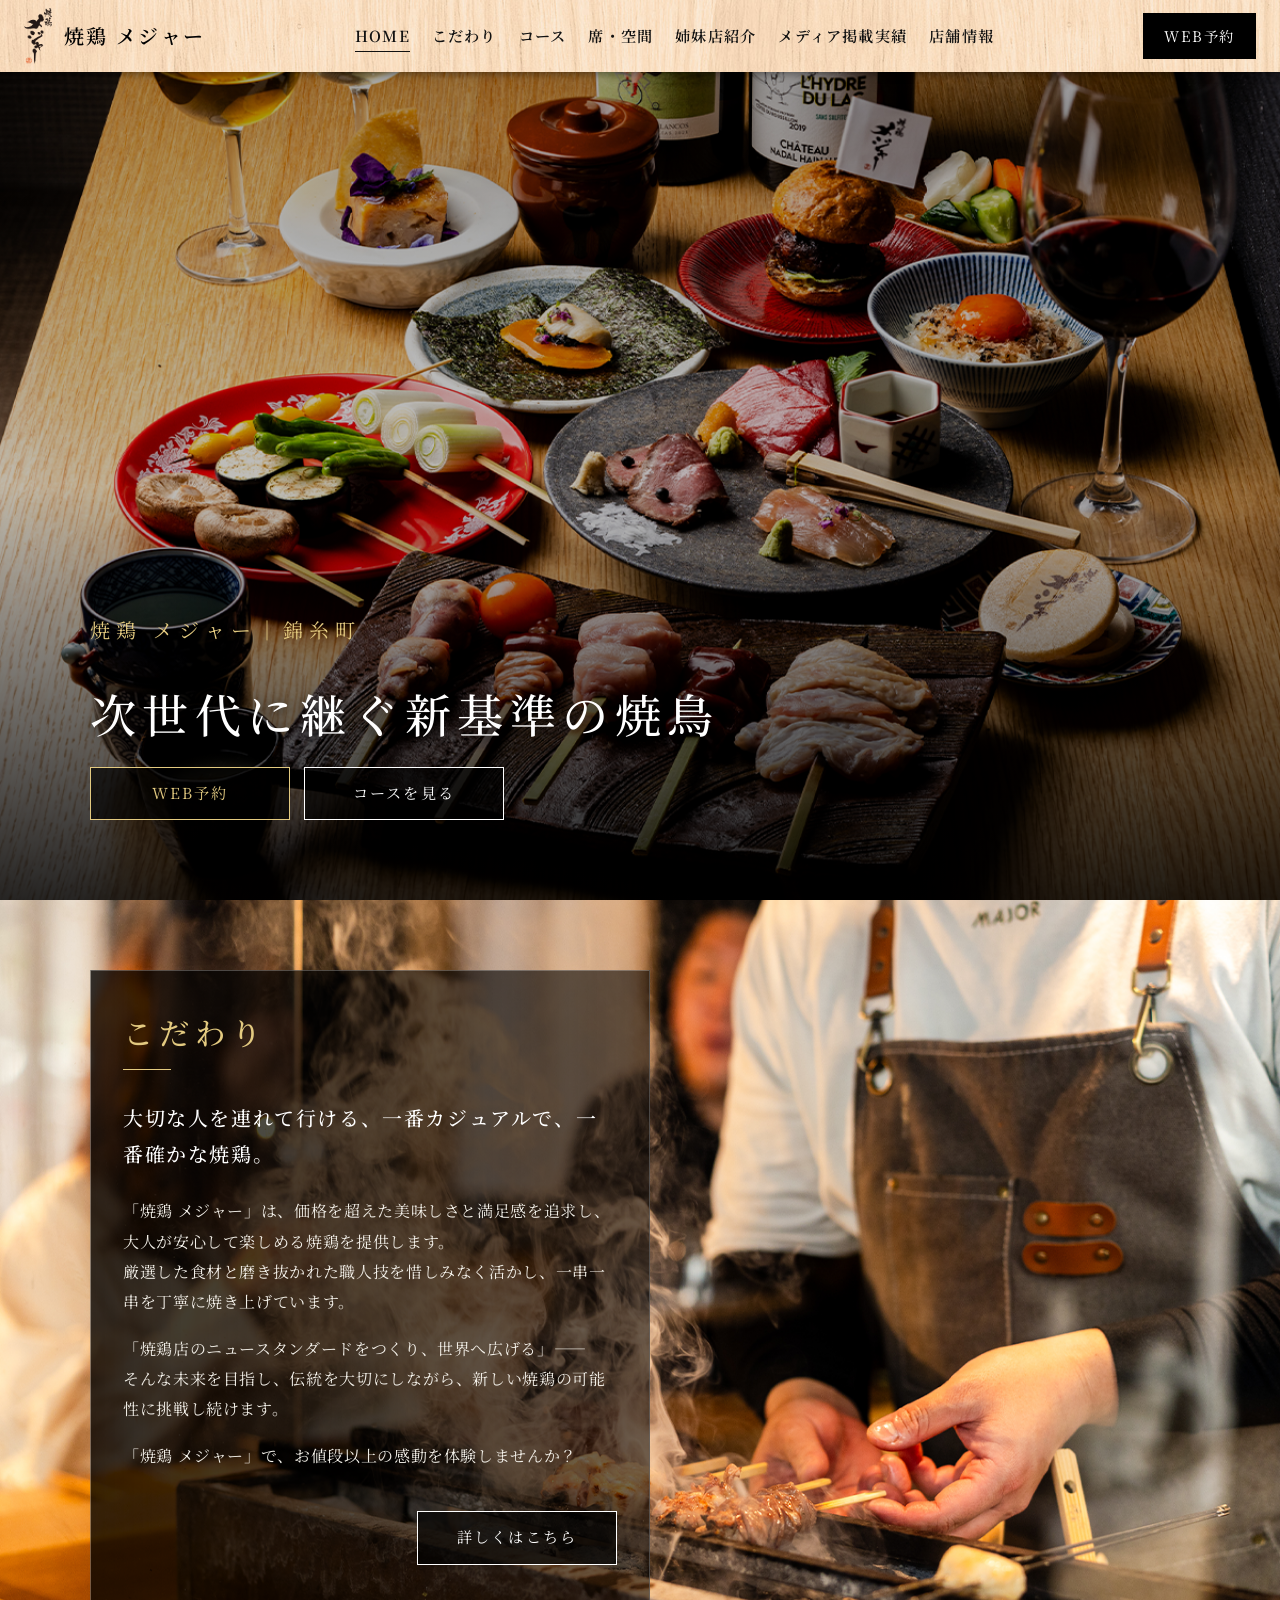
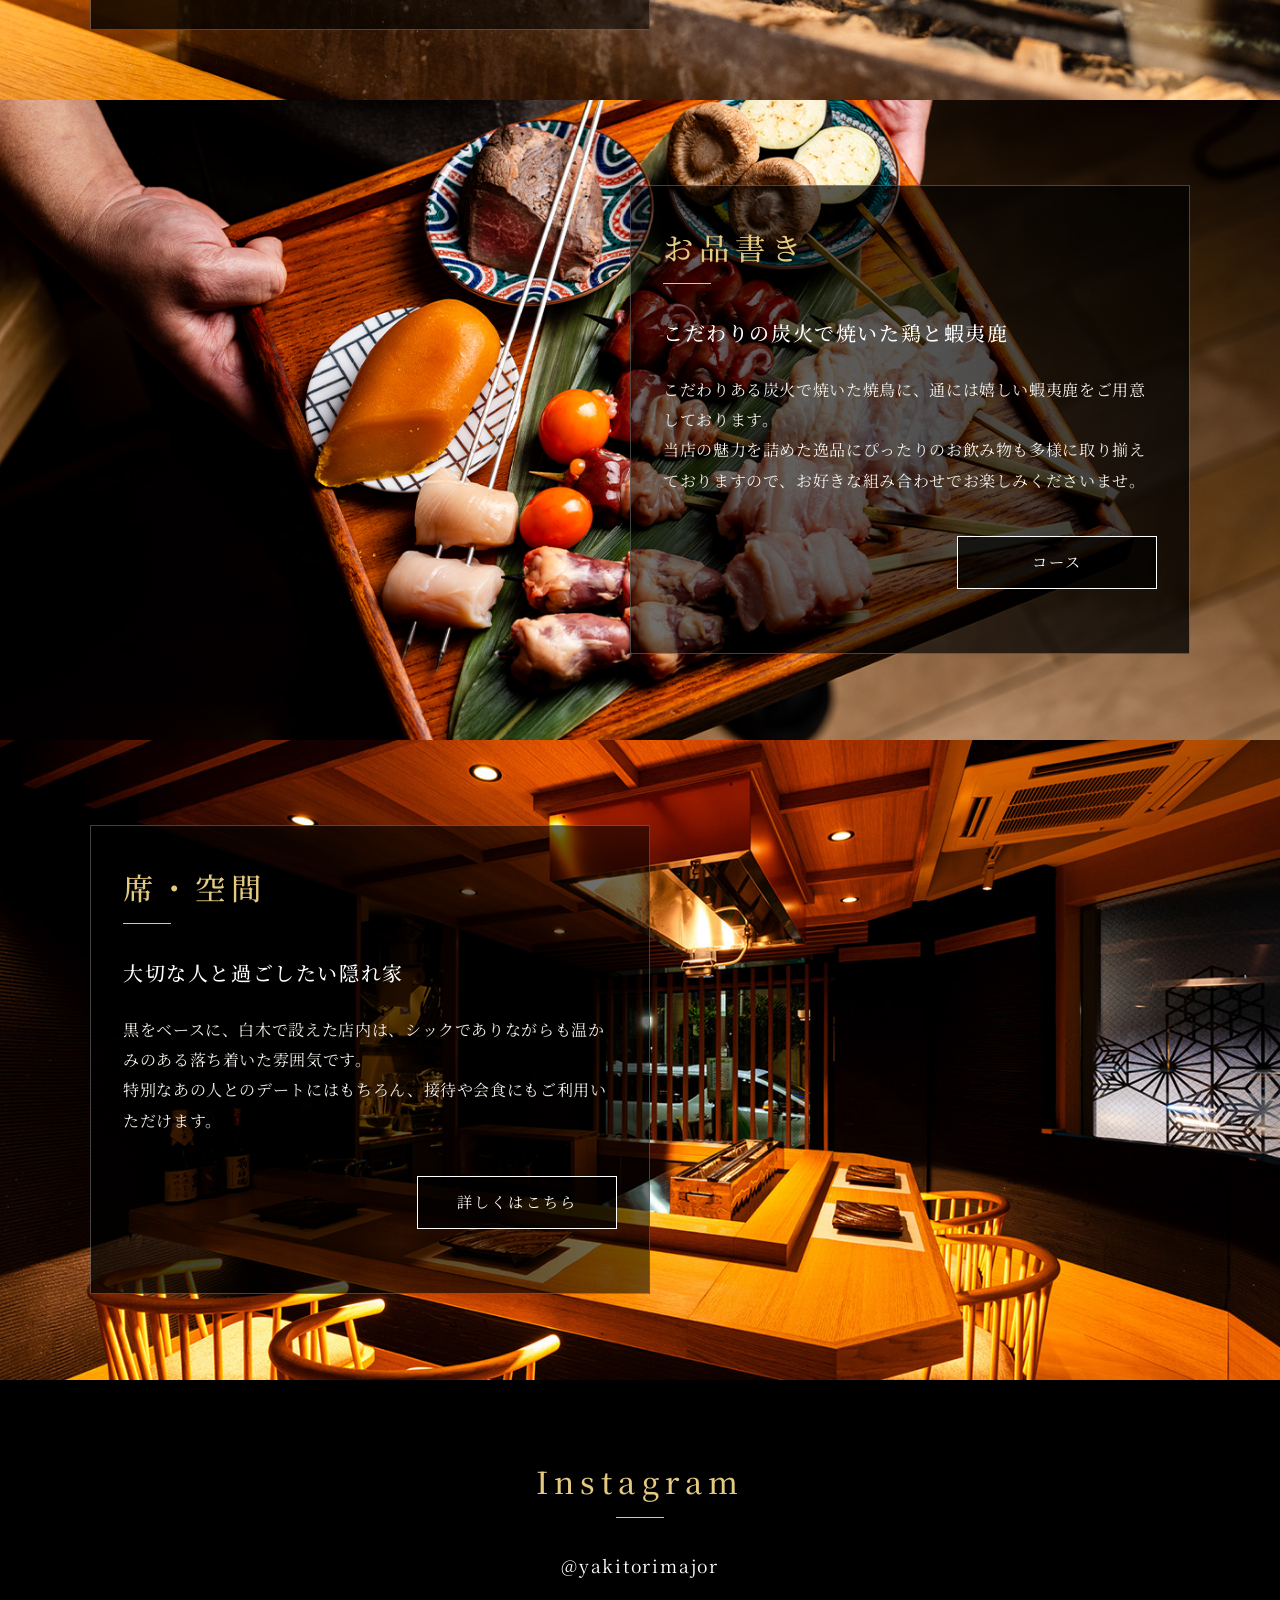
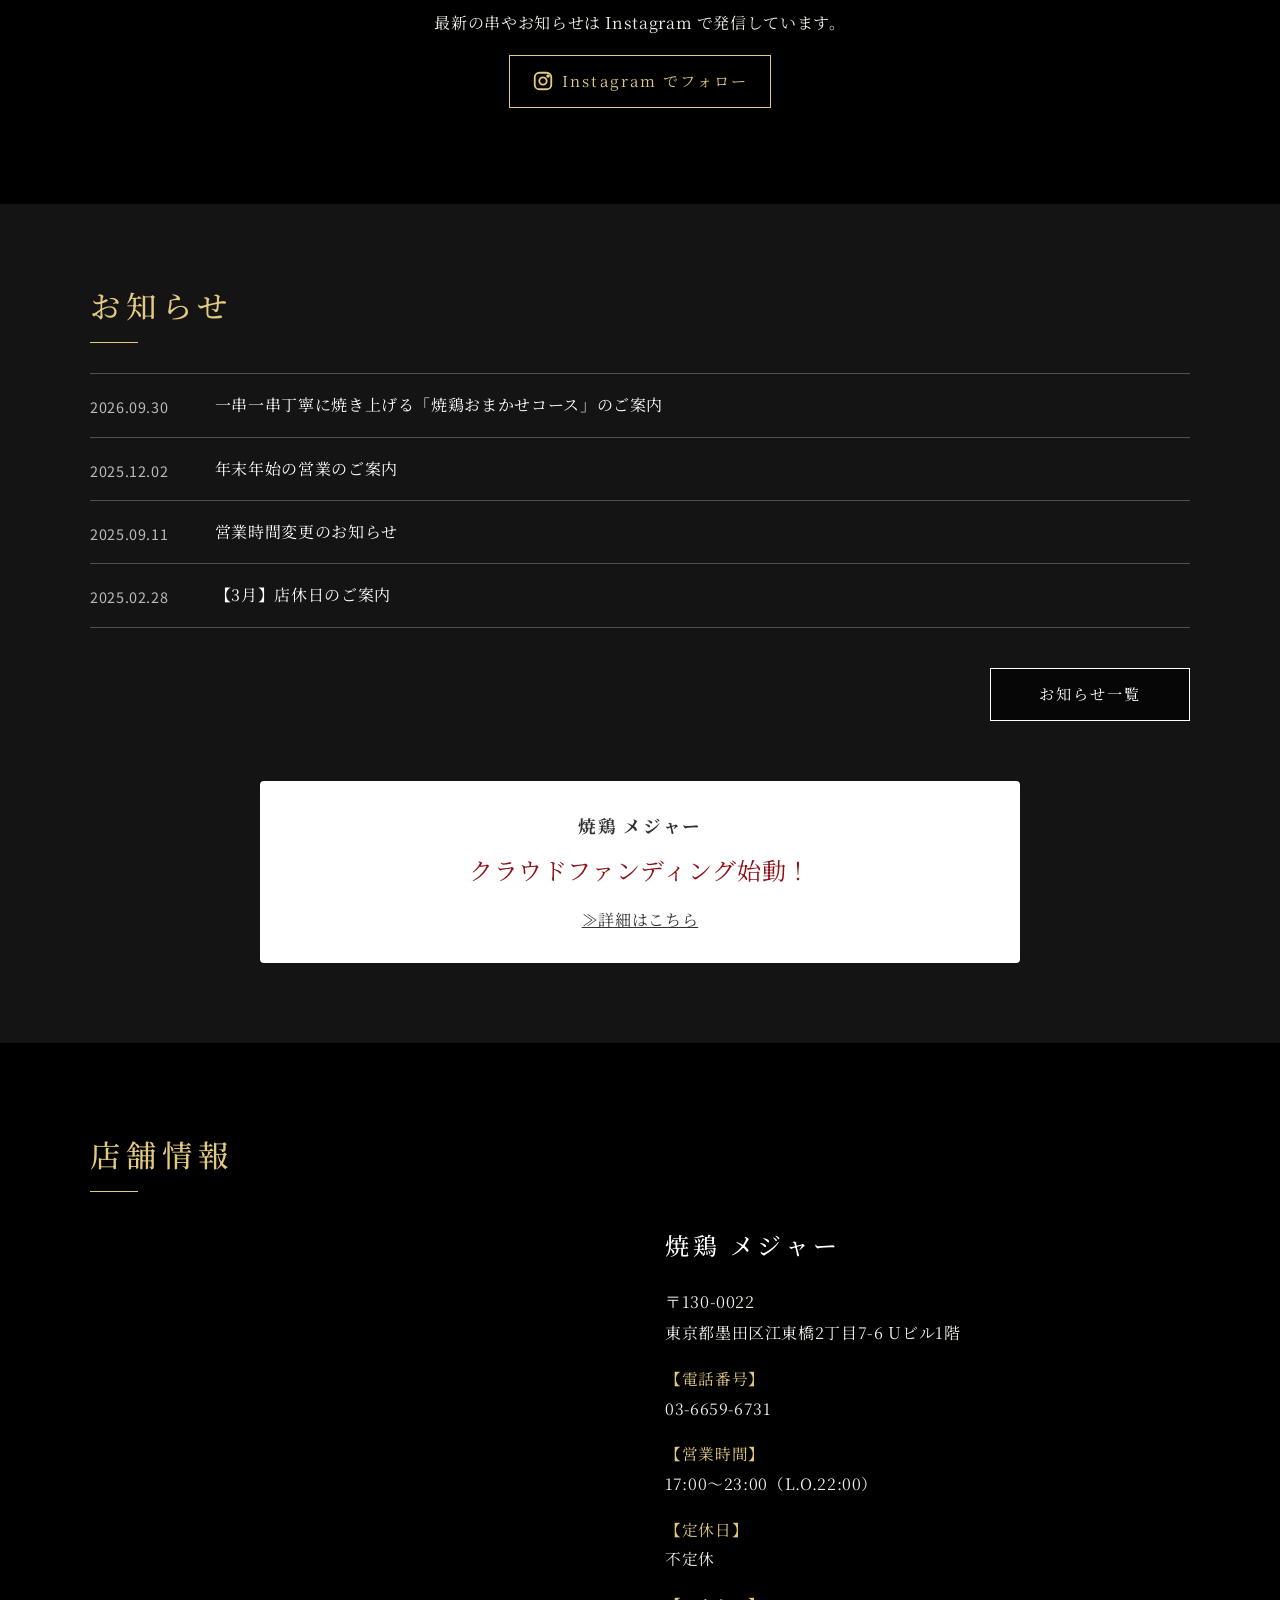
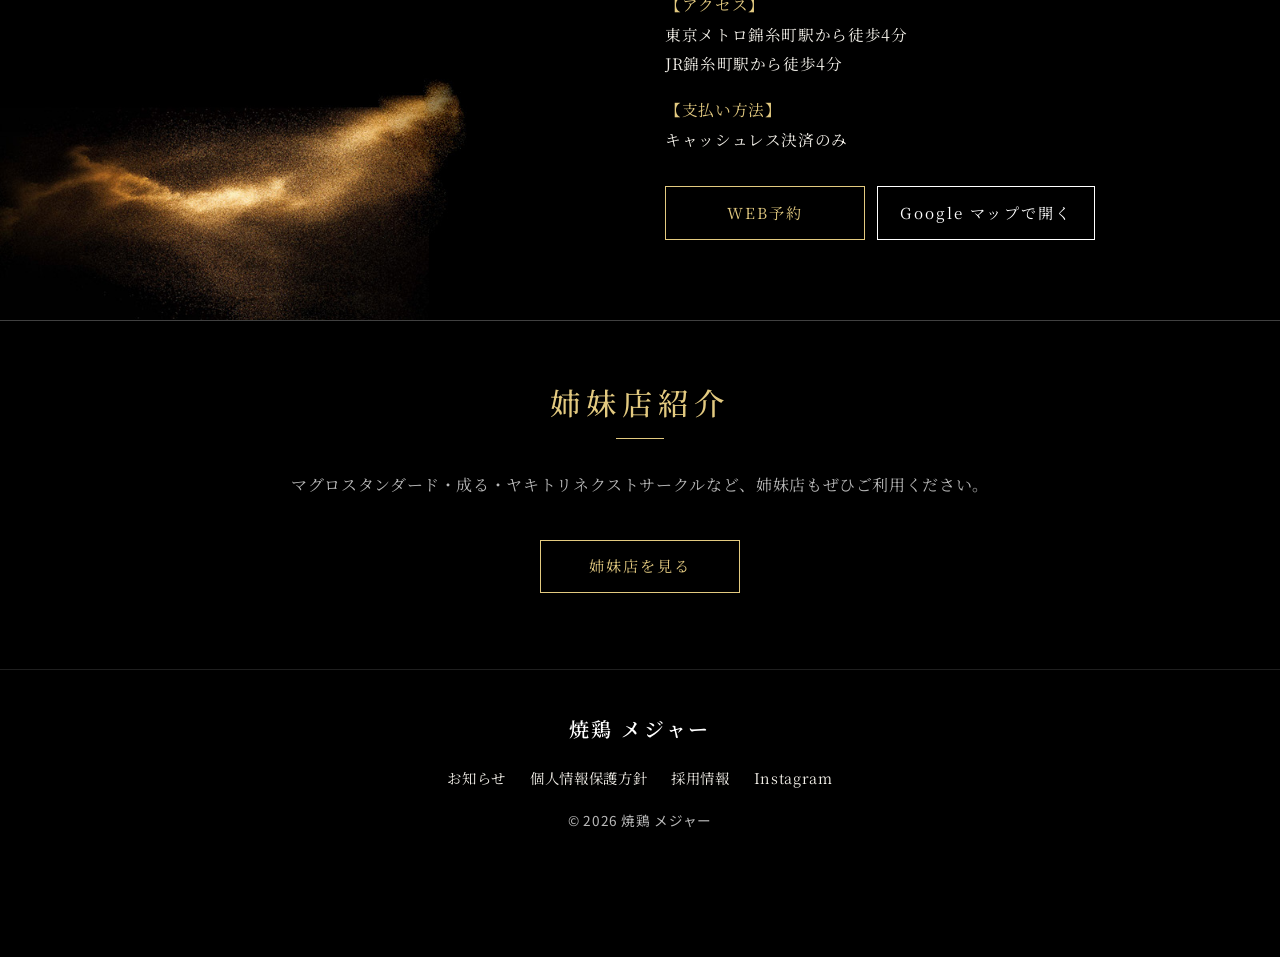
==== index.html @ 5a321b64 "Build 焼鶏 メジャー site from existing pages Co-Authored-By: Claude Fable 5.1 <noreply@anthropic.com>" ====
<!DOCTYPE html>
<html lang="ja">
<head>
  <meta charset="UTF-8">
  <meta name="viewport" content="width=device-width, initial-scale=1.0">
  <title>【公式】焼鶏 メジャー - 次世代に継ぐ新基準の焼鳥</title>
  <meta name="description" content="錦糸町の焼鶏 メジャー公式サイト。こだわりの炭火で焼いた鶏と蝦夷鹿を、黒を基調にした大人の隠れ家で。接待・会食・デートに。WEB予約受付中。">
  <meta property="og:type" content="website">
  <meta property="og:site_name" content="焼鶏 メジャー">
  <meta property="og:title" content="【公式】焼鶏 メジャー - 次世代に継ぐ新基準の焼鳥">
  <meta property="og:description" content="錦糸町の焼鶏 メジャー公式サイト。こだわりの炭火で焼いた鶏と蝦夷鹿を、黒を基調にした大人の隠れ家で。接待・会食・デートに。WEB予約受付中。">
  <meta property="og:url" content="https://yakitori-major.com/">
  <meta property="og:image" content="https://yakitori-major.com/images/ogp.jpg">
  <meta property="og:locale" content="ja_JP">
  <meta name="twitter:card" content="summary_large_image">
  <link rel="canonical" href="https://yakitori-major.com/">
  <link rel="icon" href="/images/favicon.jpg" type="image/jpeg">
  <link rel="preconnect" href="https://fonts.googleapis.com">
  <link rel="preconnect" href="https://fonts.gstatic.com" crossorigin>
  <link href="https://fonts.googleapis.com/css2?family=Noto+Sans+JP:wght@400;500;700&family=Noto+Serif+JP:wght@400;500;600&display=swap" rel="stylesheet">
  <link rel="stylesheet" href="/css/style.css">
</head>
<body>
<header class="site-header">
  <div class="header-inner">
    <a class="brand" href="/">
      <img src="/images/logo.png" alt="焼鶏 メジャー" width="310" height="625">
      <span class="brand-text">焼鶏 メジャー</span>
    </a>
    <nav class="global-nav" id="global-nav" aria-label="グローバルナビゲーション">
      <ul>
        <li><a href="/">HOME</a></li>
        <li><a href="/concept/">こだわり</a></li>
        <li><a href="/course/">コース</a></li>
        <li><a href="/table/">席・空間</a></li>
        <li><a href="/sister-store/">姉妹店紹介</a></li>
        <li><a href="/media/">メディア掲載実績</a></li>
        <li><a href="#store-info">店舗情報</a></li>
        <li class="nav-reserve"><a class="btn-reserve" href="https://www.tablecheck.com/shops/yakitori-major/reserve" target="_blank" rel="noopener">WEB予約</a></li>
      </ul>
    </nav>
    <div class="header-reserve"><a class="btn-reserve" href="https://www.tablecheck.com/shops/yakitori-major/reserve" target="_blank" rel="noopener">WEB予約</a></div>
    <button class="nav-toggle" type="button" aria-controls="global-nav" aria-expanded="false" aria-label="メニューを開く">
      <span></span><span></span><span></span>
    </button>
  </div>
</header>
<main>
<section class="hero">
  <div class="hero-inner">
    <p class="hero-name">焼鶏 メジャー｜錦糸町</p>
    <h1 class="hero-tagline">次世代に継ぐ<br class="sp-only">新基準の焼鳥</h1>
    <div class="hero-actions">
      <a class="btn btn-gold" href="https://www.tablecheck.com/shops/yakitori-major/reserve" target="_blank" rel="noopener">WEB予約</a>
      <a class="btn" href="/course/">コースを見る</a>
    </div>
  </div>
</section>

<section class="feature feature-concept" id="concept">
  <div class="feature-inner">
    <div class="panel">
      <h2 class="ttl">こだわり</h2>
      <h3 class="catch">大切な人を連れて行ける、<br class="sp-only">一番カジュアルで、<br class="sp-only">一番確かな焼鶏。</h3>
      <p>「焼鶏 メジャー」は、価格を超えた美味しさと満足感を追求し、大人が安心して楽しめる焼鶏を提供します。<br>
厳選した食材と磨き抜かれた職人技を惜しみなく活かし、一串一串を丁寧に焼き上げています。</p>
      <p>「焼鶏店のニュースタンダードをつくり、<br class="sp-only">世界へ広げる」——<br>
そんな未来を目指し、伝統を大切にしながら、新しい焼鶏の可能性に挑戦し続けます。</p>
      <p>「焼鶏 メジャー」で、お値段以上の感動を体験しませんか？</p>
      <p class="btn-cont"><a class="btn" href="/concept/">詳しくはこちら</a></p>
    </div>
  </div>
</section>

<section class="feature feature-menu right" id="menu">
  <div class="feature-inner">
    <div class="panel">
      <h2 class="ttl">お品書き</h2>
      <h3 class="catch">こだわりの炭火で焼いた鶏と蝦夷鹿</h3>
      <p>こだわりある炭火で焼いた焼鳥に、通には嬉しい蝦夷鹿をご用意しております。<br>
当店の魅力を詰めた逸品にぴったりのお飲み物も多様に取り揃えておりますので、お好きな組み合わせでお楽しみくださいませ。</p>
      <p class="btn-cont"><a class="btn" href="/course/">コース</a></p>
    </div>
  </div>
</section>

<section class="feature feature-table" id="table">
  <div class="feature-inner">
    <div class="panel">
      <h2 class="ttl">席・空間</h2>
      <h3 class="catch">大切な人と過ごしたい隠れ家</h3>
      <p>黒をベースに、白木で設えた店内は、シックでありながらも温かみのある落ち着いた雰囲気です。<br>
特別なあの人とのデートにはもちろん、接待や会食にもご利用いただけます。</p>
      <p class="btn-cont"><a class="btn" href="/table/">詳しくはこちら</a></p>
    </div>
  </div>
</section>

<section class="section instagram" id="instagram">
  <div class="container">
    <h2 class="ttl center">Instagram</h2>
    <p class="account">@yakitorimajor</p>
    <p>最新の串やお知らせは Instagram で発信しています。</p>
    <p><a class="btn btn-gold" href="https://www.instagram.com/yakitorimajor/" target="_blank" rel="noopener"><svg class="ig-icon" viewBox="0 0 24 24" fill="none" stroke="currentColor" stroke-width="2" aria-hidden="true"><rect x="3" y="3" width="18" height="18" rx="5"/><circle cx="12" cy="12" r="4"/><circle cx="17.5" cy="6.5" r="1" fill="currentColor"/></svg>Instagram でフォロー</a></p>
  </div>
</section>

<section class="section alt" id="news">
  <div class="container">
    <h2 class="ttl"><a href="/information/">お知らせ</a></h2>
    <ul class="news-list">
        <li><time datetime="2026-09-30">2026.09.30</time><a href="/information/#post-2129">一串一串丁寧に焼き上げる「焼鶏おまかせコース」のご案内</a></li>
        <li><time datetime="2025-12-02">2025.12.02</time><a href="/information/#post-2105">年末年始の営業のご案内</a></li>
        <li><time datetime="2025-09-11">2025.09.11</time><a href="/information/#post-2095">営業時間変更のお知らせ</a></li>
        <li><time datetime="2025-02-28">2025.02.28</time><a href="/information/#post-1927">【3月】店休日のご案内</a></li>
    </ul>
    <p class="btn-cont"><a class="btn" href="/information/">お知らせ一覧</a></p>

    <div class="banner">
      <strong>焼鶏 メジャー</strong>
      <span class="em">クラウドファンディング始動！</span>
      <a href="/information/#post-1806">≫詳細はこちら</a>
    </div>
  </div>
</section>

<section class="store-info" id="store-info">
  <div class="container">
    <h2 class="ttl">店舗情報</h2>
    <div class="store-grid">
      <div class="store-map">
        <iframe src="https://www.google.com/maps?q=%E3%80%92130-0022%20%E6%9D%B1%E4%BA%AC%E9%83%BD%E5%A2%A8%E7%94%B0%E5%8C%BA%E6%B1%9F%E6%9D%B1%E6%A9%8B2%E4%B8%81%E7%9B%AE7-6%20U%E3%83%93%E3%83%AB1%E9%9A%8E&output=embed" title="焼鶏 メジャー の地図" loading="lazy" referrerpolicy="no-referrer-when-downgrade" allowfullscreen></iframe>
      </div>
      <div class="store-text">
        <h3 class="store-name">焼鶏 メジャー</h3>
        <p>〒130-0022<br>東京都墨田区江東橋2丁目7-6 Uビル1階</p>
        <dl class="store-dl">
          <dt>電話番号</dt>
          <dd><a href="tel:0366596731">03-6659-6731</a></dd>
          <dt>営業時間</dt>
          <dd>17:00～23:00（L.O.22:00）</dd>
          <dt>定休日</dt>
          <dd>不定休</dd>
          <dt>アクセス</dt>
          <dd>東京メトロ錦糸町駅から徒歩4分<br>JR錦糸町駅から徒歩4分</dd>
          <dt>支払い方法</dt>
          <dd>キャッシュレス決済のみ</dd>
        </dl>
        <div class="store-actions">
          <a class="btn btn-gold" href="https://www.tablecheck.com/shops/yakitori-major/reserve" target="_blank" rel="noopener">WEB予約</a>
          <a class="btn" href="https://www.google.com/maps/search/?api=1&query=%E6%9D%B1%E4%BA%AC%E9%83%BD%E5%A2%A8%E7%94%B0%E5%8C%BA%E6%B1%9F%E6%9D%B1%E6%A9%8B2%E4%B8%81%E7%9B%AE7-6%20U%E3%83%93%E3%83%AB1%E9%9A%8E" target="_blank" rel="noopener">Google マップで開く</a>
        </div>
      </div>
    </div>
  </div>
</section>
<section class="sister-banner">
  <div class="container">
    <h2 class="ttl center">姉妹店紹介</h2>
    <p>マグロスタンダード・成る・ヤキトリネクストサークルなど、姉妹店もぜひご利用ください。</p>
    <p class="btn-cont center"><a class="btn btn-gold" href="/sister-store/">姉妹店を見る</a></p>
  </div>
</section>

</main>

<footer class="site-footer">
  <div class="container footer-inner">
    <a class="brand" href="/" style="color:#fff"><span class="brand-text" style="color:#fff">焼鶏 メジャー</span></a>
    <ul class="footer-links">
      <li><a href="/information/">お知らせ</a></li>
      <li><a href="/privacy/">個人情報保護方針</a></li>
      <li><a href="https://pay-it-forward-corporate.com/recruit/" target="_blank" rel="noopener">採用情報</a></li>
      <li><a href="https://www.instagram.com/yakitorimajor/" target="_blank" rel="noopener">Instagram</a></li>
    </ul>
    <p class="copyright">&copy; 2026 焼鶏 メジャー</p>
  </div>
</footer>

<nav class="bottom-bar" aria-label="クイックメニュー">
  <ul>
    <li><a href="tel:0366596731"><svg viewBox="0 0 24 24" fill="none" stroke="currentColor" stroke-width="2" aria-hidden="true"><path d="M22 16.9v3a2 2 0 0 1-2.2 2 19.8 19.8 0 0 1-8.6-3.1 19.5 19.5 0 0 1-6-6A19.8 19.8 0 0 1 2.1 4.2 2 2 0 0 1 4.1 2h3a2 2 0 0 1 2 1.7c.1.9.4 1.8.7 2.7a2 2 0 0 1-.5 2.1L8 9.8a16 16 0 0 0 6 6l1.3-1.3a2 2 0 0 1 2.1-.4c.9.3 1.8.6 2.7.7a2 2 0 0 1 1.7 2z"/></svg>電話</a></li>
    <li><a href="https://www.google.com/maps/search/?api=1&query=%E6%9D%B1%E4%BA%AC%E9%83%BD%E5%A2%A8%E7%94%B0%E5%8C%BA%E6%B1%9F%E6%9D%B1%E6%A9%8B2%E4%B8%81%E7%9B%AE7-6%20U%E3%83%93%E3%83%AB1%E9%9A%8E" target="_blank" rel="noopener"><svg viewBox="0 0 24 24" fill="none" stroke="currentColor" stroke-width="2" aria-hidden="true"><path d="M21 10c0 7-9 13-9 13S3 17 3 10a9 9 0 0 1 18 0z"/><circle cx="12" cy="10" r="3"/></svg>地図</a></li>
    <li><a href="https://www.tablecheck.com/shops/yakitori-major/reserve" target="_blank" rel="noopener"><svg viewBox="0 0 24 24" fill="none" stroke="currentColor" stroke-width="2" aria-hidden="true"><rect x="3" y="4" width="18" height="18" rx="2"/><path d="M16 2v4M8 2v4M3 10h18"/></svg>WEB予約</a></li>
  </ul>
</nav>

<script src="/js/main.js"></script>
</body>
</html>
---- css/style.css ----
/* 焼鶏 メジャー - site styles
   既存サイトの配色（黒基調 / 金 #e3ca80 / 白木のヘッダー）を踏襲 */
:root {
  --black: #000;
  --bg: #0a0a0a;
  --panel: #141414;
  --fg: #f2efe8;
  --muted: #b9b9b9;
  --gold: #e3ca80;
  --gold-dark: #c1a74c;
  --line: rgba(255, 255, 255, 0.25);
  --wood: #e9d7b8;
  --header-h: 72px;
  --font-serif: "Noto Serif JP", "Hiragino Mincho ProN", "Yu Mincho", serif;
  --font-sans: "Noto Sans JP", "Hiragino Kaku Gothic ProN", sans-serif;
}

*, *::before, *::after { box-sizing: border-box; }

html { scroll-behavior: smooth; -webkit-text-size-adjust: 100%; }

body {
  margin: 0;
  background: var(--black);
  color: var(--fg);
  font-family: var(--font-serif);
  font-size: 16px;
  line-height: 1.9;
  letter-spacing: 0.04em;
  padding-top: var(--header-h);
}

img { max-width: 100%; height: auto; display: block; }
a { color: var(--gold); text-decoration: none; transition: opacity .3s; }
a:hover { opacity: .75; }
p { margin: 0 0 1em; }
ul { margin: 0; padding: 0; list-style: none; }

.container { width: min(1100px, 100% - 40px); margin: 0 auto; }
.sp-only { display: none; }
.sr-only { position: absolute; width: 1px; height: 1px; overflow: hidden; clip: rect(0 0 0 0); }

/* ---------- header ---------- */
.site-header {
  position: fixed; top: 0; left: 0; right: 0; z-index: 1000;
  height: var(--header-h);
  background: var(--wood) url(/images/header-bg.jpg) center / cover no-repeat;
  box-shadow: 0 2px 8px rgba(0, 0, 0, .4);
}
.header-inner {
  height: 100%; display: flex; align-items: center; justify-content: space-between;
  padding: 0 24px;
}
.brand { display: flex; align-items: center; gap: 12px; color: #000; }
.brand img { height: 56px; width: auto; }
.brand-text { font-size: 1.25rem; font-weight: 600; letter-spacing: .12em; color: #000; }
.brand:hover { opacity: 1; }

.global-nav ul { display: flex; align-items: center; gap: 22px; }
.global-nav a { color: #111; font-size: .95rem; font-weight: 600; letter-spacing: .08em; position: relative; padding: 4px 0; }
.global-nav a::after {
  content: ""; position: absolute; left: 0; right: 0; bottom: -2px; height: 1px;
  background: #111; transform: scaleX(0); transition: transform .3s; transform-origin: left;
}
.global-nav a:hover::after, .global-nav a[aria-current="page"]::after { transform: scaleX(1); }
.global-nav a:hover { opacity: 1; }
.btn-reserve {
  display: inline-block; background: #000; color: #fff !important; padding: 8px 20px;
  border: 1px solid #000; letter-spacing: .12em; font-size: .9rem;
}
.btn-reserve::after { display: none; }
.global-nav .nav-reserve { display: none; }
.btn-reserve:hover { background: #333; opacity: 1; }

.nav-toggle {
  display: none; width: 44px; height: 44px; border: 1px solid #000; background: #fff;
  cursor: pointer; padding: 0; position: relative; border-radius: 2px;
}
.nav-toggle span {
  position: absolute; left: 11px; width: 22px; height: 2px; background: #000; transition: .3s;
}
.nav-toggle span:nth-child(1) { top: 13px; }
.nav-toggle span:nth-child(2) { top: 21px; }
.nav-toggle span:nth-child(3) { top: 29px; }
.nav-toggle[aria-expanded="true"] span:nth-child(1) { transform: translateY(8px) rotate(45deg); }
.nav-toggle[aria-expanded="true"] span:nth-child(2) { opacity: 0; }
.nav-toggle[aria-expanded="true"] span:nth-child(3) { transform: translateY(-8px) rotate(-45deg); }

/* ---------- hero ---------- */
.hero {
  position: relative; min-height: calc(100svh - var(--header-h)); min-height: calc(100vh - var(--header-h));
  display: flex; align-items: flex-end;
  background: #000 url(/images/course-header.webp) center / cover no-repeat;
}
.hero::before {
  content: ""; position: absolute; inset: 0;
  background: linear-gradient(to top, rgba(0, 0, 0, .85) 0%, rgba(0, 0, 0, .25) 50%, rgba(0, 0, 0, .35) 100%);
}
.hero-inner { position: relative; padding: 0 0 80px; width: min(1100px, 100% - 40px); margin: 0 auto; }
.hero-tagline { font-size: clamp(1.6rem, 3.6vw, 3rem); color: #fff; margin: 0 0 .4em; letter-spacing: .14em; line-height: 1.5; text-shadow: 0 2px 12px rgba(0, 0, 0, .8); font-weight: 500; }
.hero-name { color: var(--gold); font-size: clamp(1rem, 1.8vw, 1.25rem); letter-spacing: .3em; margin: 0 0 1.5em; }
.hero-actions { display: flex; gap: 14px; flex-wrap: wrap; }

/* ---------- buttons ---------- */
.btn {
  display: inline-block; min-width: 200px; padding: .7rem 1.4rem; text-align: center;
  color: #fff; border: 1px solid #fff; background: rgba(0, 0, 0, .7);
  letter-spacing: .14em; font-size: .95rem; transition: .4s;
}
.btn:hover { background: #fff; color: #000; opacity: 1; }
.btn-gold { border-color: var(--gold); color: var(--gold); }
.btn-gold:hover { background: var(--gold); color: #000; }
.btn-cont { text-align: right; margin-top: 2.5em; }
.btn-cont.center { text-align: center; }

/* ---------- top feature sections ---------- */
.feature {
  position: relative; min-height: 640px; display: flex; align-items: center;
  background-position: center; background-size: cover; background-repeat: no-repeat;
  background-attachment: scroll;
}
.feature .panel {
  width: min(560px, 100%); padding: 2.5em 2em 3em;
  background: linear-gradient(to right, rgba(0, 0, 0, .78) 0%, rgba(0, 0, 0, .55) 100%);
  border: 1px solid var(--line);
}
.feature.right { justify-content: flex-end; }
.feature.right .panel { background: linear-gradient(to left, rgba(0, 0, 0, .78) 0%, rgba(0, 0, 0, .55) 100%); }
.feature-inner { width: min(1100px, 100% - 40px); margin: 0 auto; display: flex; padding: 70px 0; }
.feature.right .feature-inner { justify-content: flex-end; }
.feature-concept { background-image: url(/images/top-concept.webp); }
.feature-menu { background-image: url(/images/top-menu.webp); }
.feature-table { background-image: url(/images/top-table.jpg); }

.ttl {
  font-size: 1.9rem; color: var(--gold); margin: 0 0 1em; letter-spacing: .2em; font-weight: 500; line-height: 1.4;
}
.ttl::after { content: ""; display: block; width: 48px; height: 1px; background: var(--gold); margin-top: .5em; }
.ttl.center { text-align: center; }
.ttl.center::after { margin-left: auto; margin-right: auto; }
.catch { font-size: 1.25rem; color: #fff; margin: 0 0 1.2em; line-height: 1.8; font-weight: 500; letter-spacing: .08em; }
.panel p { color: var(--fg); }

/* ---------- generic section ---------- */
.section { padding: 80px 0; }
.section.alt { background: var(--panel); }
.lead { font-size: 1.05rem; }

/* ---------- Instagram ---------- */
.instagram { text-align: center; }
.instagram .account { font-size: 1.1rem; color: #fff; letter-spacing: .1em; margin-bottom: 1.5em; }
.ig-icon { display: inline-block; width: 22px; height: 22px; vertical-align: -5px; margin-right: 8px; }

/* ---------- news ---------- */
.news-list li { display: flex; gap: 1.5em; padding: 1em 0; border-bottom: 1px solid var(--line); }
.news-list li:first-child { border-top: 1px solid var(--line); }
.news-list time { color: var(--muted); flex: 0 0 7em; font-family: var(--font-sans); font-size: .9rem; padding-top: .2em; }
.news-list a { color: #fff; }
.news-list a:hover { color: var(--gold); }

.banner {
  margin: 60px auto 0; max-width: 760px; background: #fff; color: #333; text-align: center;
  padding: 28px 24px; border-radius: 4px;
}
.banner strong { display: block; font-size: 1.1rem; letter-spacing: .1em; }
.banner .em { display: block; color: #8e0f18; font-size: clamp(1.125rem, 0.909rem + 0.92vw, 1.5rem); margin: .2em 0 .5em; }
.banner a { color: #333; text-decoration: underline; }

/* ---------- store info ---------- */
.store-info { padding: 90px 0 80px; background: #000 url(/images/footer-bg.jpg) 0% 5% / cover no-repeat; }
.store-grid { display: grid; grid-template-columns: 1fr 1fr; gap: 50px; align-items: start; }
.store-map iframe { width: 100%; height: 100%; min-height: 360px; border: 0; display: block; filter: grayscale(.2); }
.store-name { font-size: 1.5rem; color: #fff; margin: 0 0 .8em; letter-spacing: .15em; font-weight: 500; }
.store-dl { margin: 0; font-size: .98rem; }
.store-dl dt { color: var(--gold); margin-top: 1em; }
.store-dl dt::before { content: "【"; }
.store-dl dt::after { content: "】"; }
.store-dl dd { margin: 0; color: var(--fg); }
.store-dl a { color: var(--fg); }
.store-actions { margin-top: 2em; display: flex; gap: 12px; flex-wrap: wrap; }

/* ---------- sister banner ---------- */
.sister-banner { padding: 60px 0; border-top: 1px solid var(--line); text-align: center; }
.sister-banner p { color: var(--muted); }

/* ---------- footer ---------- */
.site-footer { background: #000; padding: 40px 0 110px; border-top: 1px solid rgba(255, 255, 255, .12); font-size: .9rem; }
.footer-inner { display: flex; flex-direction: column; align-items: center; gap: 16px; text-align: center; }
.footer-links { display: flex; gap: 24px; flex-wrap: wrap; justify-content: center; }
.footer-links a { color: var(--fg); }
.copyright { color: var(--muted); font-family: var(--font-sans); font-size: .85rem; }

/* ---------- bottom bar (sp) ---------- */
.bottom-bar {
  display: none; position: fixed; left: 0; right: 0; bottom: 0; z-index: 900;
  background: rgba(0, 0, 0, .95); border-top: 1px solid rgba(255, 255, 255, .25);
}
.bottom-bar ul { display: grid; grid-template-columns: 1fr 1fr 1fr; }
.bottom-bar a {
  display: flex; flex-direction: column; align-items: center; justify-content: center; gap: 2px;
  padding: 10px 0 calc(8px + env(safe-area-inset-bottom)); color: #fff; font-size: .8rem; letter-spacing: .1em;
  border-right: 1px solid rgba(255, 255, 255, .2);
}
.bottom-bar li:last-child a { border-right: 0; background: var(--gold); color: #000; }
.bottom-bar svg { width: 20px; height: 20px; }

/* ---------- sub pages ---------- */
.page-title {
  position: relative; padding: 90px 0; text-align: center; background: var(--panel); overflow: hidden;
  background-position: center; background-size: cover;
}
.page-title.has-image::before { content: ""; position: absolute; inset: 0; background: rgba(0, 0, 0, .6); }
.page-title.has-image { min-height: 420px; display: flex; align-items: center; justify-content: center; }
.page-title.img-course { background-image: url(/images/course-header.webp); }
.page-title h1 {
  position: relative; margin: 0; font-size: clamp(1.8rem, 4vw, 2.8rem); color: #fff; letter-spacing: .25em; font-weight: 500;
}
.page-title.has-image h1 { background: rgba(0, 0, 0, .75); padding: .6em 1.4em; min-width: min(600px, 90%); }
.breadcrumb { position: relative; margin: 1em 0 0; color: var(--muted); font-size: .85rem; font-family: var(--font-sans); }
.breadcrumb a { color: var(--muted); }

.content { padding: 70px 0 90px; }
.content h2 { font-size: 1.6rem; color: var(--gold); letter-spacing: .15em; font-weight: 500; margin: 0 0 1em; line-height: 1.6; }
.content h3 { font-size: 1.15rem; color: #fff; letter-spacing: .1em; font-weight: 500; margin: 2em 0 .6em; }
.content h3::before { content: "■ "; color: var(--gold); }
.content ul.disc { list-style: disc; padding-left: 1.5em; }
.content ul.disc li { margin: .3em 0; }

/* concept */
.concept-block { display: grid; grid-template-columns: 1fr 1fr; gap: 50px; align-items: center; margin-bottom: 80px; }
.concept-block .text { font-size: 1.05rem; }
.concept-grid { display: grid; grid-template-columns: repeat(3, 1fr); gap: 14px; }
.concept-grid img { width: 100%; aspect-ratio: 1; object-fit: cover; }

/* course */
.gallery { display: flex; gap: 14px; overflow-x: auto; scroll-snap-type: x mandatory; padding-bottom: 10px; -webkit-overflow-scrolling: touch; }
.gallery img { flex: 0 0 min(560px, 85%); aspect-ratio: 4 / 3; object-fit: cover; scroll-snap-align: start; }
.course-card { max-width: 720px; margin: 60px auto 0; padding: 2.5em 2em; border: 1px solid var(--gold); text-align: center; background: rgba(255, 255, 255, .02); }
.course-card h2 { margin-bottom: .3em; }
.course-card .price { font-size: 1.8rem; color: #fff; margin: 0 0 1em; letter-spacing: .1em; }
.course-card .notes { color: var(--muted); font-size: .9rem; text-align: left; display: inline-block; margin-top: 1.5em; }

/* table */
.media-block { display: grid; grid-template-columns: 1fr 1fr; gap: 50px; align-items: center; margin-bottom: 80px; }
.media-block:nth-child(even) .img { order: 2; }
.media-block:last-child { margin-bottom: 0; }

/* sister */
.sister-list { display: grid; grid-template-columns: repeat(2, 1fr); gap: 50px 40px; }
.sister-item img { aspect-ratio: 3 / 2; object-fit: cover; width: 100%; margin-bottom: 1em; }
.sister-item h2 { font-size: 1.35rem; }
.sister-item dl { margin: 1em 0; font-size: .95rem; }
.sister-item dt { color: var(--gold); }
.sister-item dt::before { content: "■"; margin-right: .3em; }
.sister-item dd { margin: 0 0 .5em; }
.sister-item dd a { color: var(--fg); }

/* media */
.media-list li { border-bottom: 1px solid var(--line); padding: 1.4em 0; }
.media-list li:first-child { border-top: 1px solid var(--line); }
.media-list .meta { color: var(--muted); font-family: var(--font-sans); font-size: .85rem; display: flex; gap: 1em; }
.media-list .tag { border: 1px solid var(--muted); padding: 0 .6em; border-radius: 2px; }
.media-list a { color: #fff; font-size: 1.05rem; }
.media-list a:hover { color: var(--gold); }

/* information */
.post { padding: 50px 0; border-bottom: 1px solid var(--line); scroll-margin-top: calc(var(--header-h) + 20px); }
.post:first-child { padding-top: 0; }
.post time { display: block; color: var(--muted); font-family: var(--font-sans); font-size: .9rem; margin-bottom: .4em; }
.post h2 { color: #fff; font-size: 1.35rem; }
.post .body { max-width: 760px; }
.post .body img { max-width: 480px; width: 100%; margin-top: 1.5em; }
.post .body .more { color: var(--gold); }
.info-index { margin-bottom: 60px; }

/* privacy */
.privacy p, .privacy li { font-size: .95rem; }
.privacy .indent { padding-left: 1.5em; }

/* ---------- responsive ---------- */
@media (max-width: 1100px) {
  .global-nav ul { gap: 14px; }
  .global-nav a { font-size: .85rem; }
}
@media (max-width: 960px) {
  :root { --header-h: 64px; }
  .brand img { height: 48px; }
  .nav-toggle { display: block; }
  .global-nav {
    position: fixed; top: var(--header-h); right: 0; bottom: 0; width: min(300px, 85%);
    background: rgba(16, 18, 19, .97); transform: translateX(100%); transition: transform .35s;
    padding: 30px 28px; overflow-y: auto;
  }
  .global-nav.is-open { transform: translateX(0); }
  .global-nav ul { flex-direction: column; align-items: stretch; gap: 0; }
  .global-nav li { border-bottom: 1px solid rgba(255, 255, 255, .15); }
  .global-nav a { display: block; color: #fff; padding: 14px 0; font-size: 1rem; }
  .global-nav a::after { display: none; }
  .global-nav li.nav-reserve { display: block; border: 0; margin-top: 20px; }
  .global-nav .btn-reserve { text-align: center; background: var(--gold); color: #000 !important; border-color: var(--gold); }
  .header-reserve { display: none; }
  .sp-only { display: inline; }
  .feature { min-height: 520px; }
  .feature-inner { padding: 50px 0; }
  .feature .panel, .feature.right .panel { width: 100%; }
  .store-grid, .concept-block, .media-block, .sister-list { grid-template-columns: 1fr; gap: 30px; }
  .media-block:nth-child(even) .img { order: 0; }
  .concept-grid { grid-template-columns: repeat(2, 1fr); }
  .bottom-bar { display: block; }
}
@media (max-width: 600px) {
  body { font-size: 15px; }
  .container, .hero-inner, .feature-inner { width: calc(100% - 32px); }
  .brand img { height: 42px; }
  .brand-text { font-size: 1rem; }
  .hero { min-height: 72vh; }
  .hero-inner { padding-bottom: 50px; }
  .feature .panel { padding: 1.8em 1.2em 2.2em; }
  .ttl { font-size: 1.5rem; }
  .catch { font-size: 1.1rem; }
  .btn-cont { text-align: center; }
  .btn { min-width: 180px; }
  .section { padding: 60px 0; }
  .news-list li { flex-direction: column; gap: .2em; }
  .page-title { padding: 60px 0; }
  .page-title.has-image { min-height: 300px; }
  .content { padding: 50px 0 70px; }
  .store-info { padding: 60px 0; }
  .store-map iframe { min-height: 280px; }
  .sister-list { gap: 40px; }
}
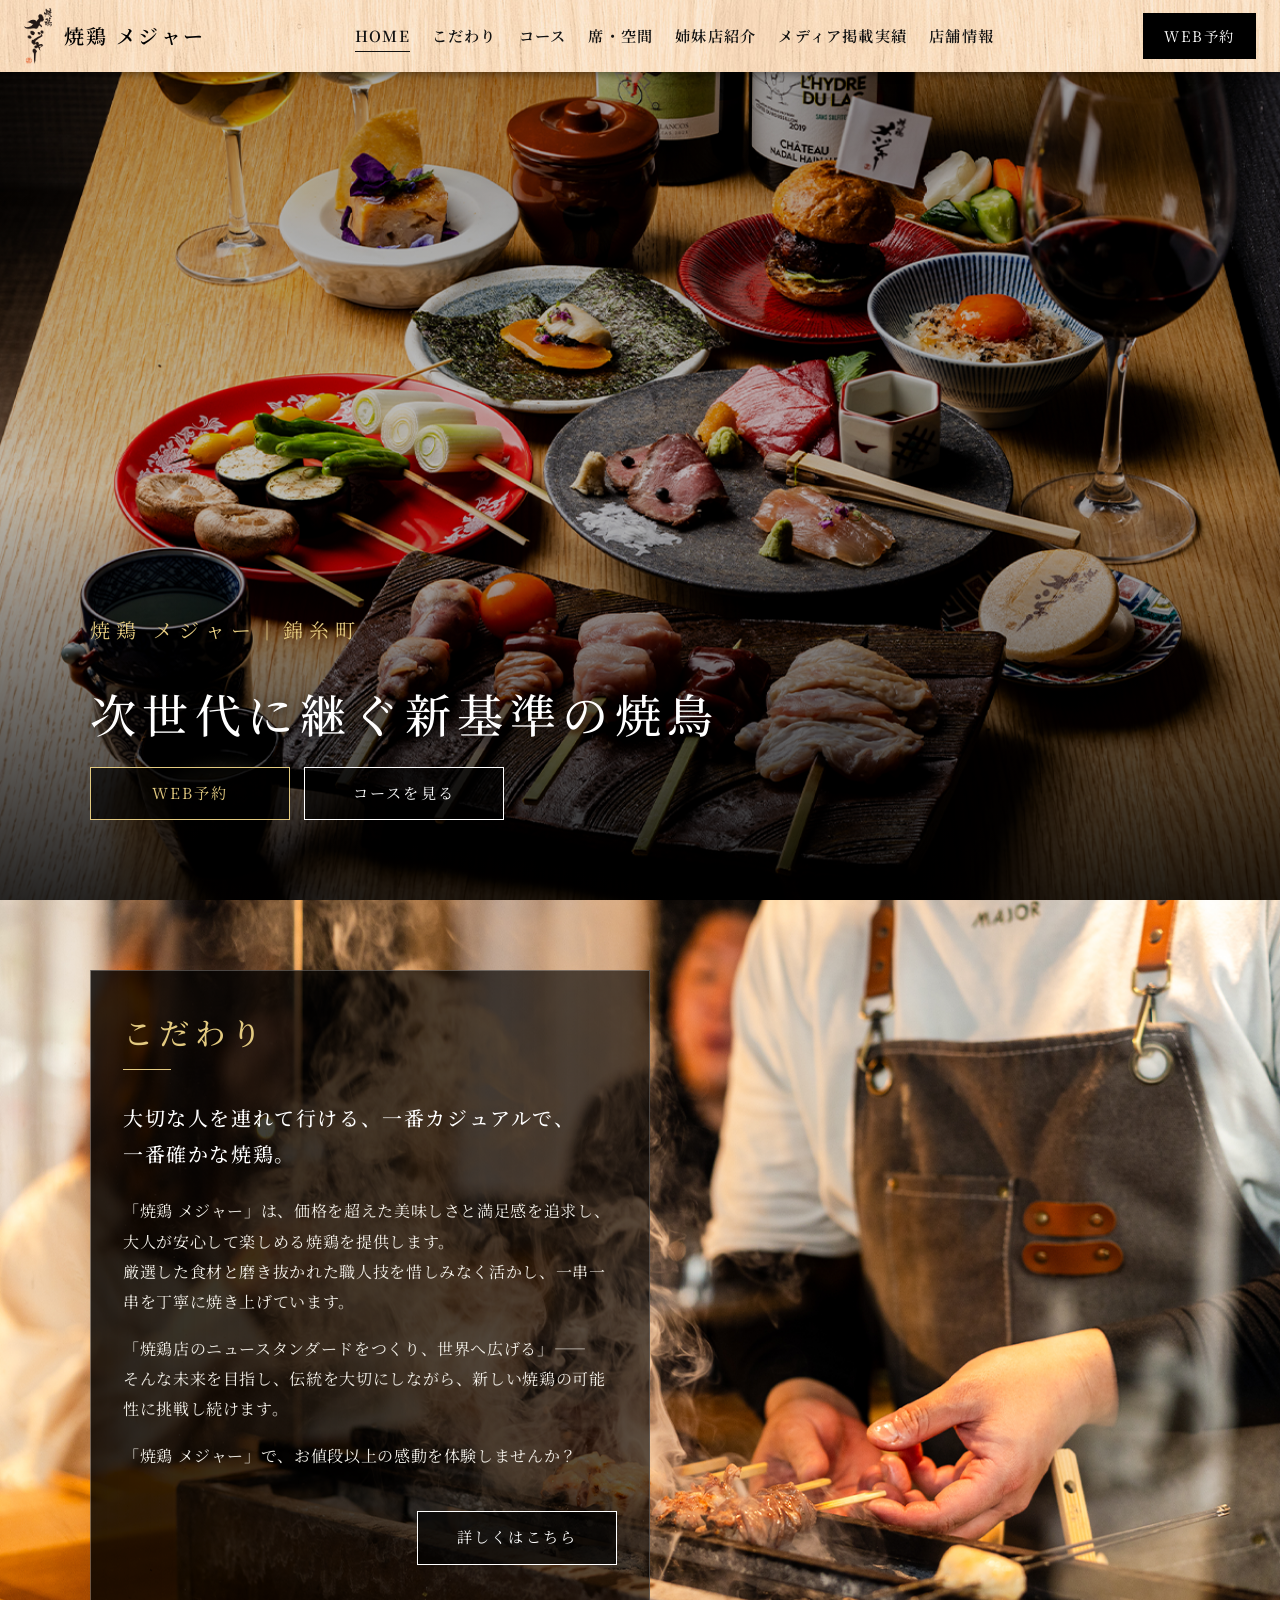
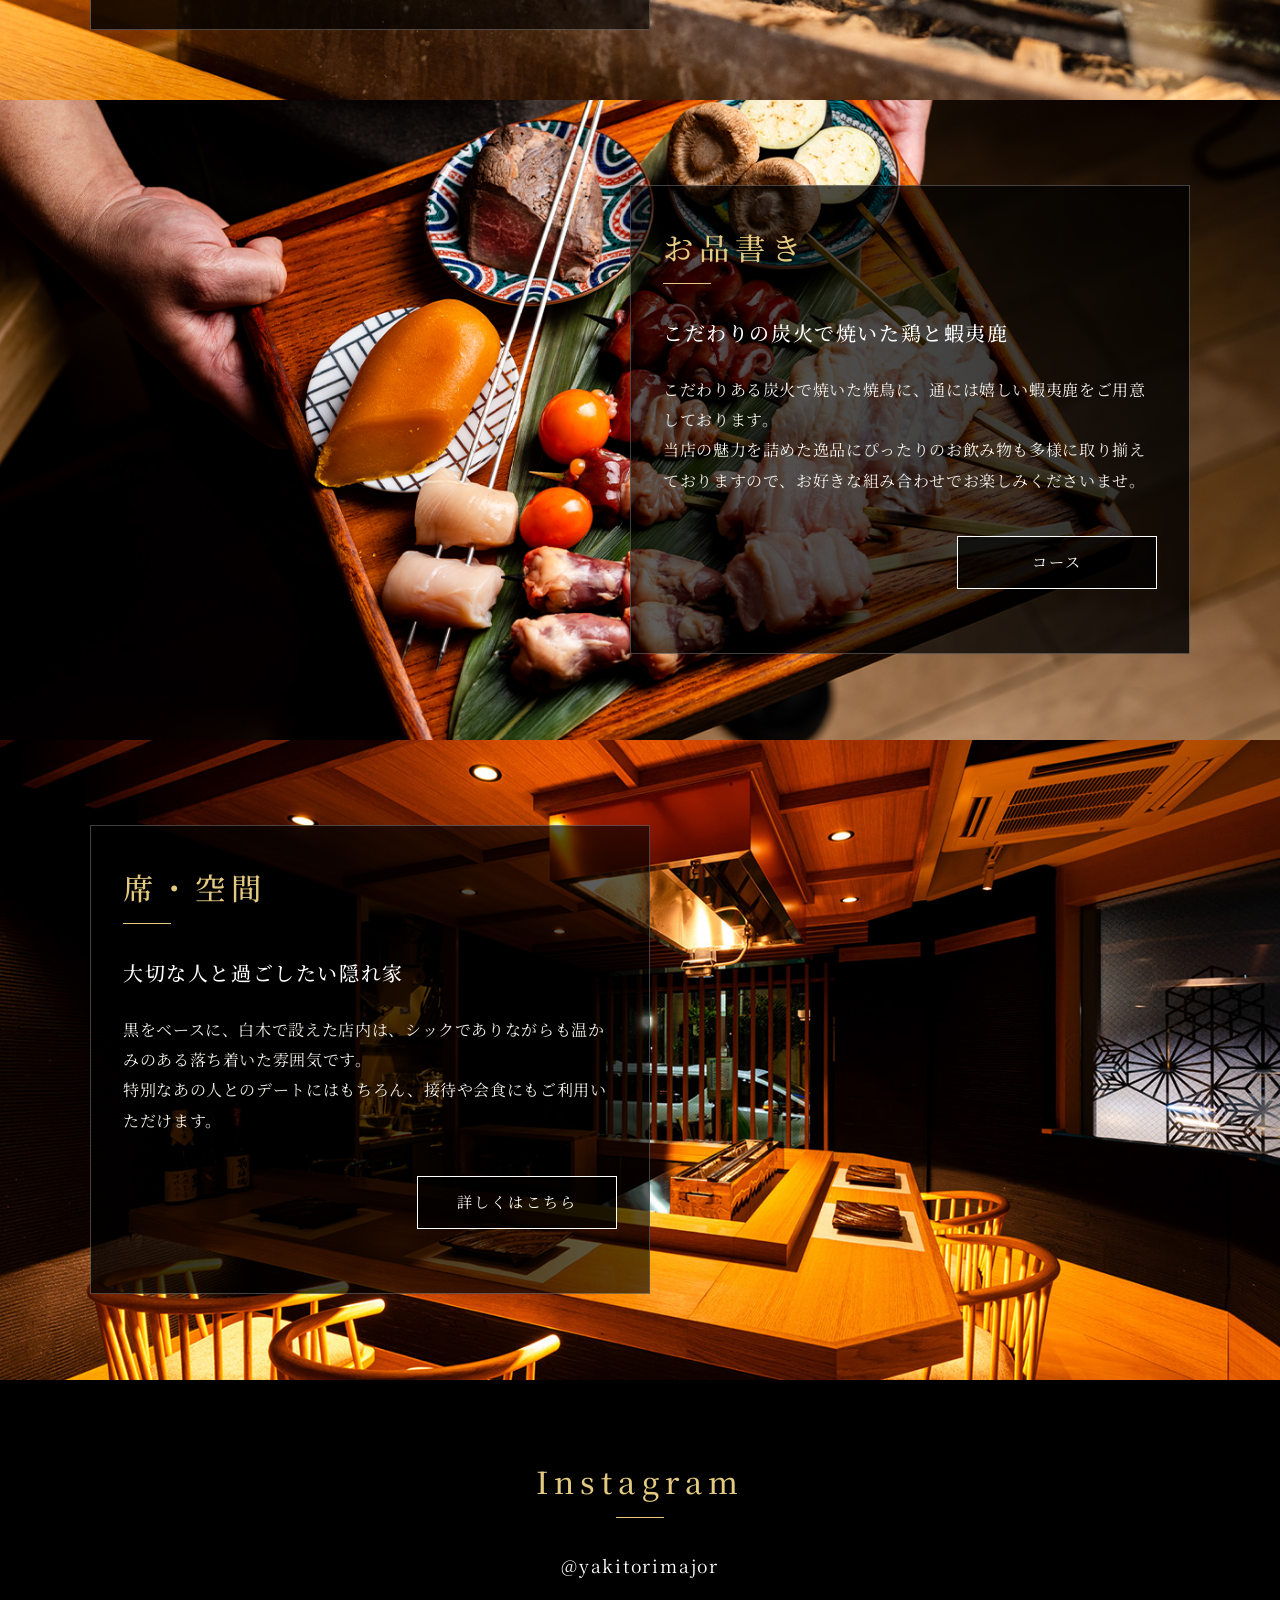
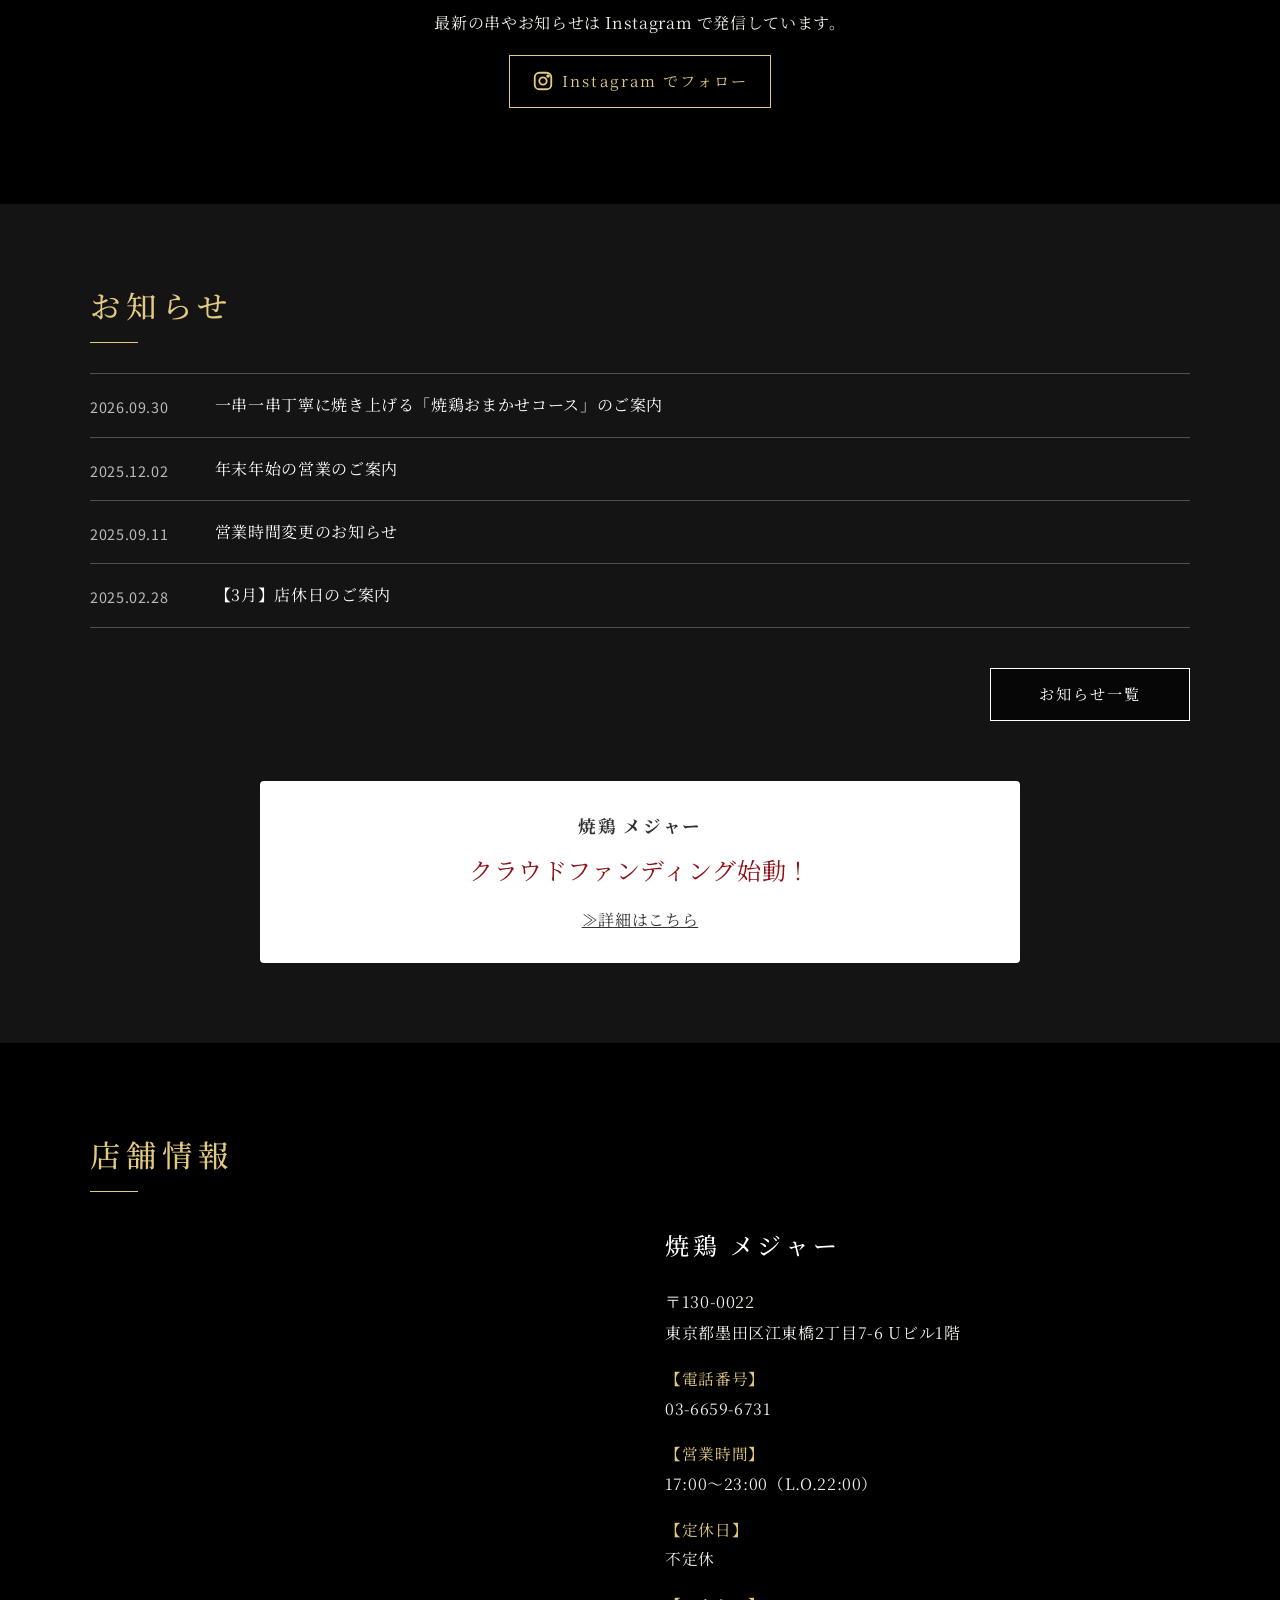
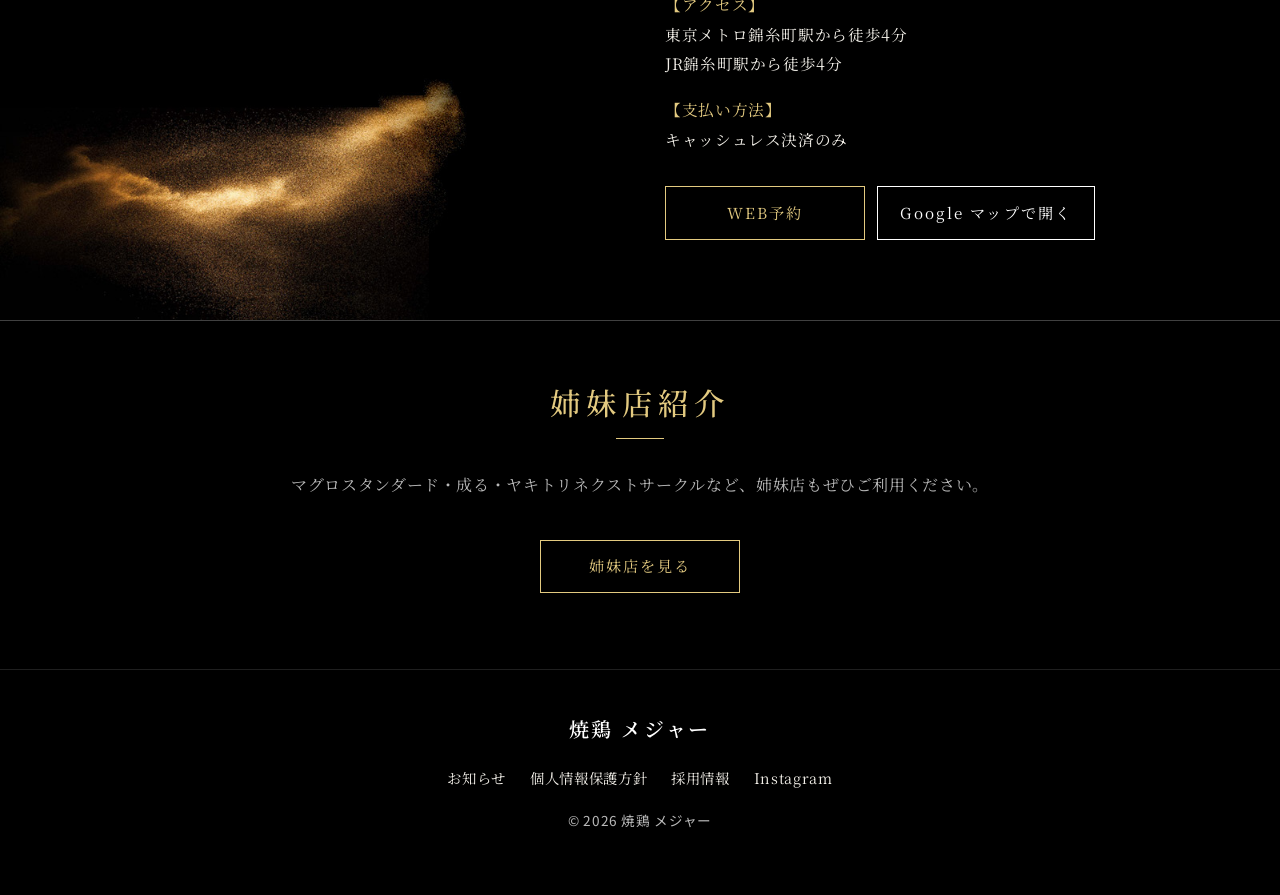
==== commit 0784ad4b: "Polish layout across desktop widths Co-Authored-By: Claude Fable 5.1 <noreply@anthropic.com>" ====
--- a/index.html
+++ b/index.html
@@ -14,27 +14,27 @@
   <meta property="og:locale" content="ja_JP">
   <meta name="twitter:card" content="summary_large_image">
   <link rel="canonical" href="https://yakitori-major.com/">
-  <link rel="icon" href="/images/favicon.jpg" type="image/jpeg">
+  <link rel="icon" href="images/favicon.jpg" type="image/jpeg">
   <link rel="preconnect" href="https://fonts.googleapis.com">
   <link rel="preconnect" href="https://fonts.gstatic.com" crossorigin>
   <link href="https://fonts.googleapis.com/css2?family=Noto+Sans+JP:wght@400;500;700&family=Noto+Serif+JP:wght@400;500;600&display=swap" rel="stylesheet">
-  <link rel="stylesheet" href="/css/style.css">
+  <link rel="stylesheet" href="css/style.css">
 </head>
 <body>
 <header class="site-header">
   <div class="header-inner">
-    <a class="brand" href="/">
-      <img src="/images/logo.png" alt="焼鶏 メジャー" width="310" height="625">
+    <a class="brand" href="./">
+      <img src="images/logo.png" alt="焼鶏 メジャー" width="310" height="625">
       <span class="brand-text">焼鶏 メジャー</span>
     </a>
     <nav class="global-nav" id="global-nav" aria-label="グローバルナビゲーション">
       <ul>
-        <li><a href="/">HOME</a></li>
-        <li><a href="/concept/">こだわり</a></li>
-        <li><a href="/course/">コース</a></li>
-        <li><a href="/table/">席・空間</a></li>
-        <li><a href="/sister-store/">姉妹店紹介</a></li>
-        <li><a href="/media/">メディア掲載実績</a></li>
+        <li><a href="./">HOME</a></li>
+        <li><a href="concept/">こだわり</a></li>
+        <li><a href="course/">コース</a></li>
+        <li><a href="table/">席・空間</a></li>
+        <li><a href="sister-store/">姉妹店紹介</a></li>
+        <li><a href="media/">メディア掲載実績</a></li>
         <li><a href="#store-info">店舗情報</a></li>
         <li class="nav-reserve"><a class="btn-reserve" href="https://www.tablecheck.com/shops/yakitori-major/reserve" target="_blank" rel="noopener">WEB予約</a></li>
       </ul>
@@ -52,7 +52,7 @@
     <h1 class="hero-tagline">次世代に継ぐ<br class="sp-only">新基準の焼鳥</h1>
     <div class="hero-actions">
       <a class="btn btn-gold" href="https://www.tablecheck.com/shops/yakitori-major/reserve" target="_blank" rel="noopener">WEB予約</a>
-      <a class="btn" href="/course/">コースを見る</a>
+      <a class="btn" href="course/">コースを見る</a>
     </div>
   </div>
 </section>
@@ -61,13 +61,13 @@
   <div class="feature-inner">
     <div class="panel">
       <h2 class="ttl">こだわり</h2>
-      <h3 class="catch">大切な人を連れて行ける、<br class="sp-only">一番カジュアルで、<br class="sp-only">一番確かな焼鶏。</h3>
+      <h3 class="catch">大切な人を連れて行ける、<br class="sp-only">一番カジュアルで、<br>一番確かな焼鶏。</h3>
       <p>「焼鶏 メジャー」は、価格を超えた美味しさと満足感を追求し、大人が安心して楽しめる焼鶏を提供します。<br>
 厳選した食材と磨き抜かれた職人技を惜しみなく活かし、一串一串を丁寧に焼き上げています。</p>
       <p>「焼鶏店のニュースタンダードをつくり、<br class="sp-only">世界へ広げる」——<br>
 そんな未来を目指し、伝統を大切にしながら、新しい焼鶏の可能性に挑戦し続けます。</p>
       <p>「焼鶏 メジャー」で、お値段以上の感動を体験しませんか？</p>
-      <p class="btn-cont"><a class="btn" href="/concept/">詳しくはこちら</a></p>
+      <p class="btn-cont"><a class="btn" href="concept/">詳しくはこちら</a></p>
     </div>
   </div>
 </section>
@@ -79,7 +79,7 @@
       <h3 class="catch">こだわりの炭火で焼いた鶏と蝦夷鹿</h3>
       <p>こだわりある炭火で焼いた焼鳥に、通には嬉しい蝦夷鹿をご用意しております。<br>
 当店の魅力を詰めた逸品にぴったりのお飲み物も多様に取り揃えておりますので、お好きな組み合わせでお楽しみくださいませ。</p>
-      <p class="btn-cont"><a class="btn" href="/course/">コース</a></p>
+      <p class="btn-cont"><a class="btn" href="course/">コース</a></p>
     </div>
   </div>
 </section>
@@ -91,7 +91,7 @@
       <h3 class="catch">大切な人と過ごしたい隠れ家</h3>
       <p>黒をベースに、白木で設えた店内は、シックでありながらも温かみのある落ち着いた雰囲気です。<br>
 特別なあの人とのデートにはもちろん、接待や会食にもご利用いただけます。</p>
-      <p class="btn-cont"><a class="btn" href="/table/">詳しくはこちら</a></p>
+      <p class="btn-cont"><a class="btn" href="table/">詳しくはこちら</a></p>
     </div>
   </div>
 </section>
@@ -107,19 +107,19 @@
 
 <section class="section alt" id="news">
   <div class="container">
-    <h2 class="ttl"><a href="/information/">お知らせ</a></h2>
+    <h2 class="ttl"><a href="information/">お知らせ</a></h2>
     <ul class="news-list">
-        <li><time datetime="2026-09-30">2026.09.30</time><a href="/information/#post-2129">一串一串丁寧に焼き上げる「焼鶏おまかせコース」のご案内</a></li>
-        <li><time datetime="2025-12-02">2025.12.02</time><a href="/information/#post-2105">年末年始の営業のご案内</a></li>
-        <li><time datetime="2025-09-11">2025.09.11</time><a href="/information/#post-2095">営業時間変更のお知らせ</a></li>
-        <li><time datetime="2025-02-28">2025.02.28</time><a href="/information/#post-1927">【3月】店休日のご案内</a></li>
+        <li><time datetime="2026-09-30">2026.09.30</time><a href="information/#post-2129">一串一串丁寧に焼き上げる「焼鶏おまかせコース」のご案内</a></li>
+        <li><time datetime="2025-12-02">2025.12.02</time><a href="information/#post-2105">年末年始の営業のご案内</a></li>
+        <li><time datetime="2025-09-11">2025.09.11</time><a href="information/#post-2095">営業時間変更のお知らせ</a></li>
+        <li><time datetime="2025-02-28">2025.02.28</time><a href="information/#post-1927">【3月】店休日のご案内</a></li>
     </ul>
-    <p class="btn-cont"><a class="btn" href="/information/">お知らせ一覧</a></p>
+    <p class="btn-cont"><a class="btn" href="information/">お知らせ一覧</a></p>
 
     <div class="banner">
       <strong>焼鶏 メジャー</strong>
       <span class="em">クラウドファンディング始動！</span>
-      <a href="/information/#post-1806">≫詳細はこちら</a>
+      <a href="information/#post-1806">≫詳細はこちら</a>
     </div>
   </div>
 </section>
@@ -158,7 +158,7 @@
   <div class="container">
     <h2 class="ttl center">姉妹店紹介</h2>
     <p>マグロスタンダード・成る・ヤキトリネクストサークルなど、姉妹店もぜひご利用ください。</p>
-    <p class="btn-cont center"><a class="btn btn-gold" href="/sister-store/">姉妹店を見る</a></p>
+    <p class="btn-cont center"><a class="btn btn-gold" href="sister-store/">姉妹店を見る</a></p>
   </div>
 </section>
 
@@ -166,10 +166,10 @@
 
 <footer class="site-footer">
   <div class="container footer-inner">
-    <a class="brand" href="/" style="color:#fff"><span class="brand-text" style="color:#fff">焼鶏 メジャー</span></a>
+    <a class="brand" href="./" style="color:#fff"><span class="brand-text" style="color:#fff">焼鶏 メジャー</span></a>
     <ul class="footer-links">
-      <li><a href="/information/">お知らせ</a></li>
-      <li><a href="/privacy/">個人情報保護方針</a></li>
+      <li><a href="information/">お知らせ</a></li>
+      <li><a href="privacy/">個人情報保護方針</a></li>
       <li><a href="https://pay-it-forward-corporate.com/recruit/" target="_blank" rel="noopener">採用情報</a></li>
       <li><a href="https://www.instagram.com/yakitorimajor/" target="_blank" rel="noopener">Instagram</a></li>
     </ul>
@@ -185,6 +185,6 @@
   </ul>
 </nav>
 
-<script src="/js/main.js"></script>
+<script src="js/main.js"></script>
 </body>
 </html>
--- a/css/style.css
+++ b/css/style.css
@@ -44,7 +44,7 @@
 .site-header {
   position: fixed; top: 0; left: 0; right: 0; z-index: 1000;
   height: var(--header-h);
-  background: var(--wood) url(/images/header-bg.jpg) center / cover no-repeat;
+  background: var(--wood) url(../images/header-bg.jpg) center / cover no-repeat;
   box-shadow: 0 2px 8px rgba(0, 0, 0, .4);
 }
 .header-inner {
@@ -90,7 +90,7 @@
 .hero {
   position: relative; min-height: calc(100svh - var(--header-h)); min-height: calc(100vh - var(--header-h));
   display: flex; align-items: flex-end;
-  background: #000 url(/images/course-header.webp) center / cover no-repeat;
+  background: #000 url(../images/course-header.webp) center / cover no-repeat;
 }
 .hero::before {
   content: ""; position: absolute; inset: 0;
@@ -121,16 +121,16 @@
 }
 .feature .panel {
   width: min(560px, 100%); padding: 2.5em 2em 3em;
-  background: linear-gradient(to right, rgba(0, 0, 0, .78) 0%, rgba(0, 0, 0, .55) 100%);
+  background: linear-gradient(to right, rgba(0, 0, 0, .82) 0%, rgba(0, 0, 0, .62) 100%);
   border: 1px solid var(--line);
 }
 .feature.right { justify-content: flex-end; }
-.feature.right .panel { background: linear-gradient(to left, rgba(0, 0, 0, .78) 0%, rgba(0, 0, 0, .55) 100%); }
+.feature.right .panel { background: linear-gradient(to left, rgba(0, 0, 0, .82) 0%, rgba(0, 0, 0, .62) 100%); }
 .feature-inner { width: min(1100px, 100% - 40px); margin: 0 auto; display: flex; padding: 70px 0; }
 .feature.right .feature-inner { justify-content: flex-end; }
-.feature-concept { background-image: url(/images/top-concept.webp); }
-.feature-menu { background-image: url(/images/top-menu.webp); }
-.feature-table { background-image: url(/images/top-table.jpg); }
+.feature-concept { background-image: url(../images/top-concept.webp); }
+.feature-menu { background-image: url(../images/top-menu.webp); }
+.feature-table { background-image: url(../images/top-table.jpg); }
 
 .ttl {
   font-size: 1.9rem; color: var(--gold); margin: 0 0 1em; letter-spacing: .2em; font-weight: 500; line-height: 1.4;
@@ -139,6 +139,7 @@
 .ttl.center { text-align: center; }
 .ttl.center::after { margin-left: auto; margin-right: auto; }
 .catch { font-size: 1.25rem; color: #fff; margin: 0 0 1.2em; line-height: 1.8; font-weight: 500; letter-spacing: .08em; }
+.ttl, .catch, .page-title h1, .content h2, .post h2, .sister-item h2, .store-name { word-break: auto-phrase; }
 .panel p { color: var(--fg); }
 
 /* ---------- generic section ---------- */
@@ -167,9 +168,10 @@
 .banner a { color: #333; text-decoration: underline; }
 
 /* ---------- store info ---------- */
-.store-info { padding: 90px 0 80px; background: #000 url(/images/footer-bg.jpg) 0% 5% / cover no-repeat; }
-.store-grid { display: grid; grid-template-columns: 1fr 1fr; gap: 50px; align-items: start; }
-.store-map iframe { width: 100%; height: 100%; min-height: 360px; border: 0; display: block; filter: grayscale(.2); }
+.store-info { padding: 90px 0 80px; background: #000 url(../images/footer-bg.jpg) 0% 5% / cover no-repeat; }
+.store-grid { display: grid; grid-template-columns: 1fr 1fr; gap: 50px; align-items: stretch; }
+.store-map { position: relative; min-height: 360px; }
+.store-map iframe { position: absolute; inset: 0; width: 100%; height: 100%; border: 0; display: block; filter: grayscale(.2); }
 .store-name { font-size: 1.5rem; color: #fff; margin: 0 0 .8em; letter-spacing: .15em; font-weight: 500; }
 .store-dl { margin: 0; font-size: .98rem; }
 .store-dl dt { color: var(--gold); margin-top: 1em; }
@@ -184,7 +186,7 @@
 .sister-banner p { color: var(--muted); }
 
 /* ---------- footer ---------- */
-.site-footer { background: #000; padding: 40px 0 110px; border-top: 1px solid rgba(255, 255, 255, .12); font-size: .9rem; }
+.site-footer { background: #000; padding: 40px 0 48px; border-top: 1px solid rgba(255, 255, 255, .12); font-size: .9rem; }
 .footer-inner { display: flex; flex-direction: column; align-items: center; gap: 16px; text-align: center; }
 .footer-links { display: flex; gap: 24px; flex-wrap: wrap; justify-content: center; }
 .footer-links a { color: var(--fg); }
@@ -211,7 +213,7 @@
 }
 .page-title.has-image::before { content: ""; position: absolute; inset: 0; background: rgba(0, 0, 0, .6); }
 .page-title.has-image { min-height: 420px; display: flex; align-items: center; justify-content: center; }
-.page-title.img-course { background-image: url(/images/course-header.webp); }
+.page-title.img-course { background-image: url(../images/course-header.webp); }
 .page-title h1 {
   position: relative; margin: 0; font-size: clamp(1.8rem, 4vw, 2.8rem); color: #fff; letter-spacing: .25em; font-weight: 500;
 }
@@ -234,11 +236,15 @@
 
 /* course */
 .gallery { display: flex; gap: 14px; overflow-x: auto; scroll-snap-type: x mandatory; padding-bottom: 10px; -webkit-overflow-scrolling: touch; }
-.gallery img { flex: 0 0 min(560px, 85%); aspect-ratio: 4 / 3; object-fit: cover; scroll-snap-align: start; }
+.gallery img { flex: 0 0 min(560px, 85%); min-width: 0; aspect-ratio: 4 / 3; object-fit: cover; scroll-snap-align: start; }
 .course-card { max-width: 720px; margin: 60px auto 0; padding: 2.5em 2em; border: 1px solid var(--gold); text-align: center; background: rgba(255, 255, 255, .02); }
 .course-card h2 { margin-bottom: .3em; }
 .course-card .price { font-size: 1.8rem; color: #fff; margin: 0 0 1em; letter-spacing: .1em; }
 .course-card .notes { color: var(--muted); font-size: .9rem; text-align: left; display: inline-block; margin-top: 1.5em; }
+
+@media (min-width: 961px) {
+  .gallery img { flex-basis: calc(50% - 7px); }
+}
 
 /* table */
 .media-block { display: grid; grid-template-columns: 1fr 1fr; gap: 50px; align-items: center; margin-bottom: 80px; }
@@ -254,6 +260,7 @@
 .sister-item dt::before { content: "■"; margin-right: .3em; }
 .sister-item dd { margin: 0 0 .5em; }
 .sister-item dd a { color: var(--fg); }
+.sister-item p br { display: none; }
 
 /* media */
 .media-list li { border-bottom: 1px solid var(--line); padding: 1.4em 0; }
@@ -276,6 +283,7 @@
 /* privacy */
 .privacy p, .privacy li { font-size: .95rem; }
 .privacy .indent { padding-left: 1.5em; }
+.privacy .container { width: min(860px, 100% - 40px); }
 
 /* ---------- responsive ---------- */
 @media (max-width: 1100px) {
@@ -307,6 +315,7 @@
   .media-block:nth-child(even) .img { order: 0; }
   .concept-grid { grid-template-columns: repeat(2, 1fr); }
   .bottom-bar { display: block; }
+  .site-footer { padding-bottom: 110px; }
 }
 @media (max-width: 600px) {
   body { font-size: 15px; }
@@ -322,10 +331,11 @@
   .btn { min-width: 180px; }
   .section { padding: 60px 0; }
   .news-list li { flex-direction: column; gap: .2em; }
+  .news-list time { flex-basis: auto; padding-top: 0; }
   .page-title { padding: 60px 0; }
   .page-title.has-image { min-height: 300px; }
   .content { padding: 50px 0 70px; }
   .store-info { padding: 60px 0; }
-  .store-map iframe { min-height: 280px; }
+  .store-map { min-height: 280px; }
   .sister-list { gap: 40px; }
 }
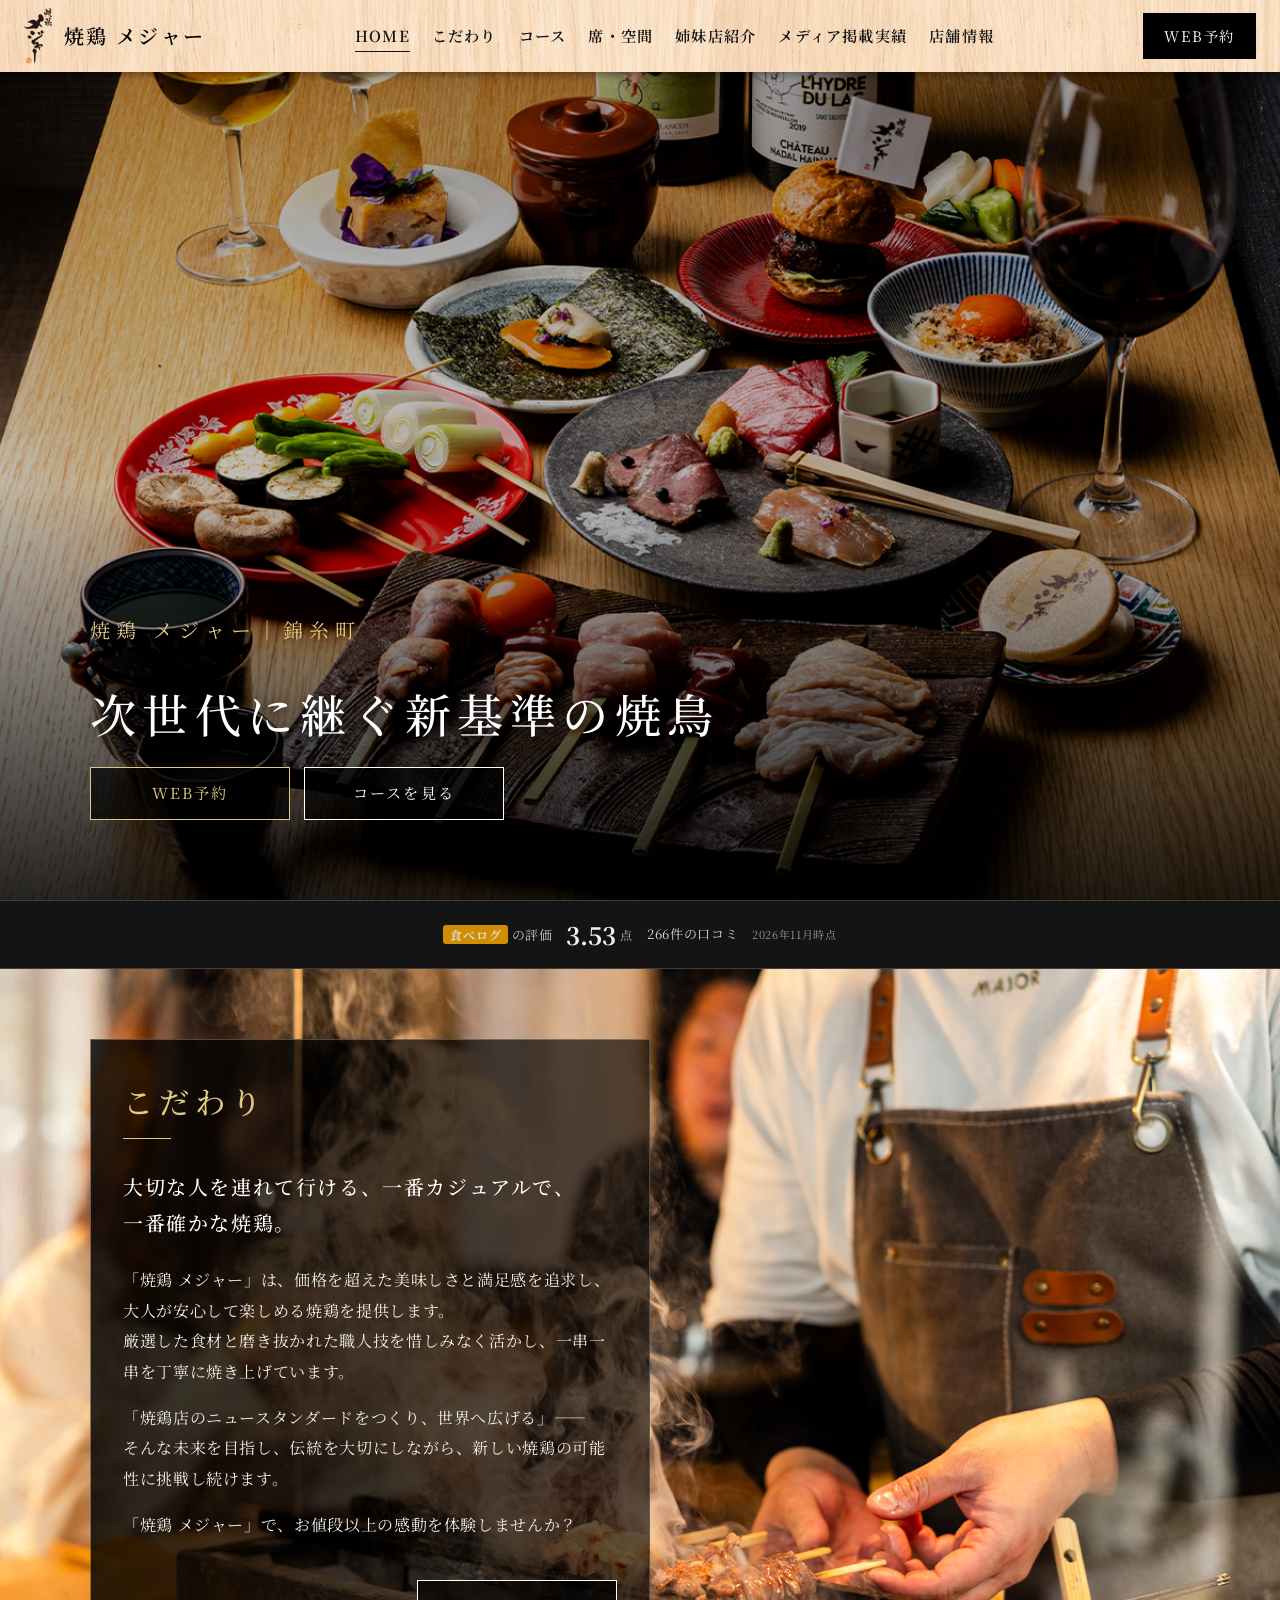
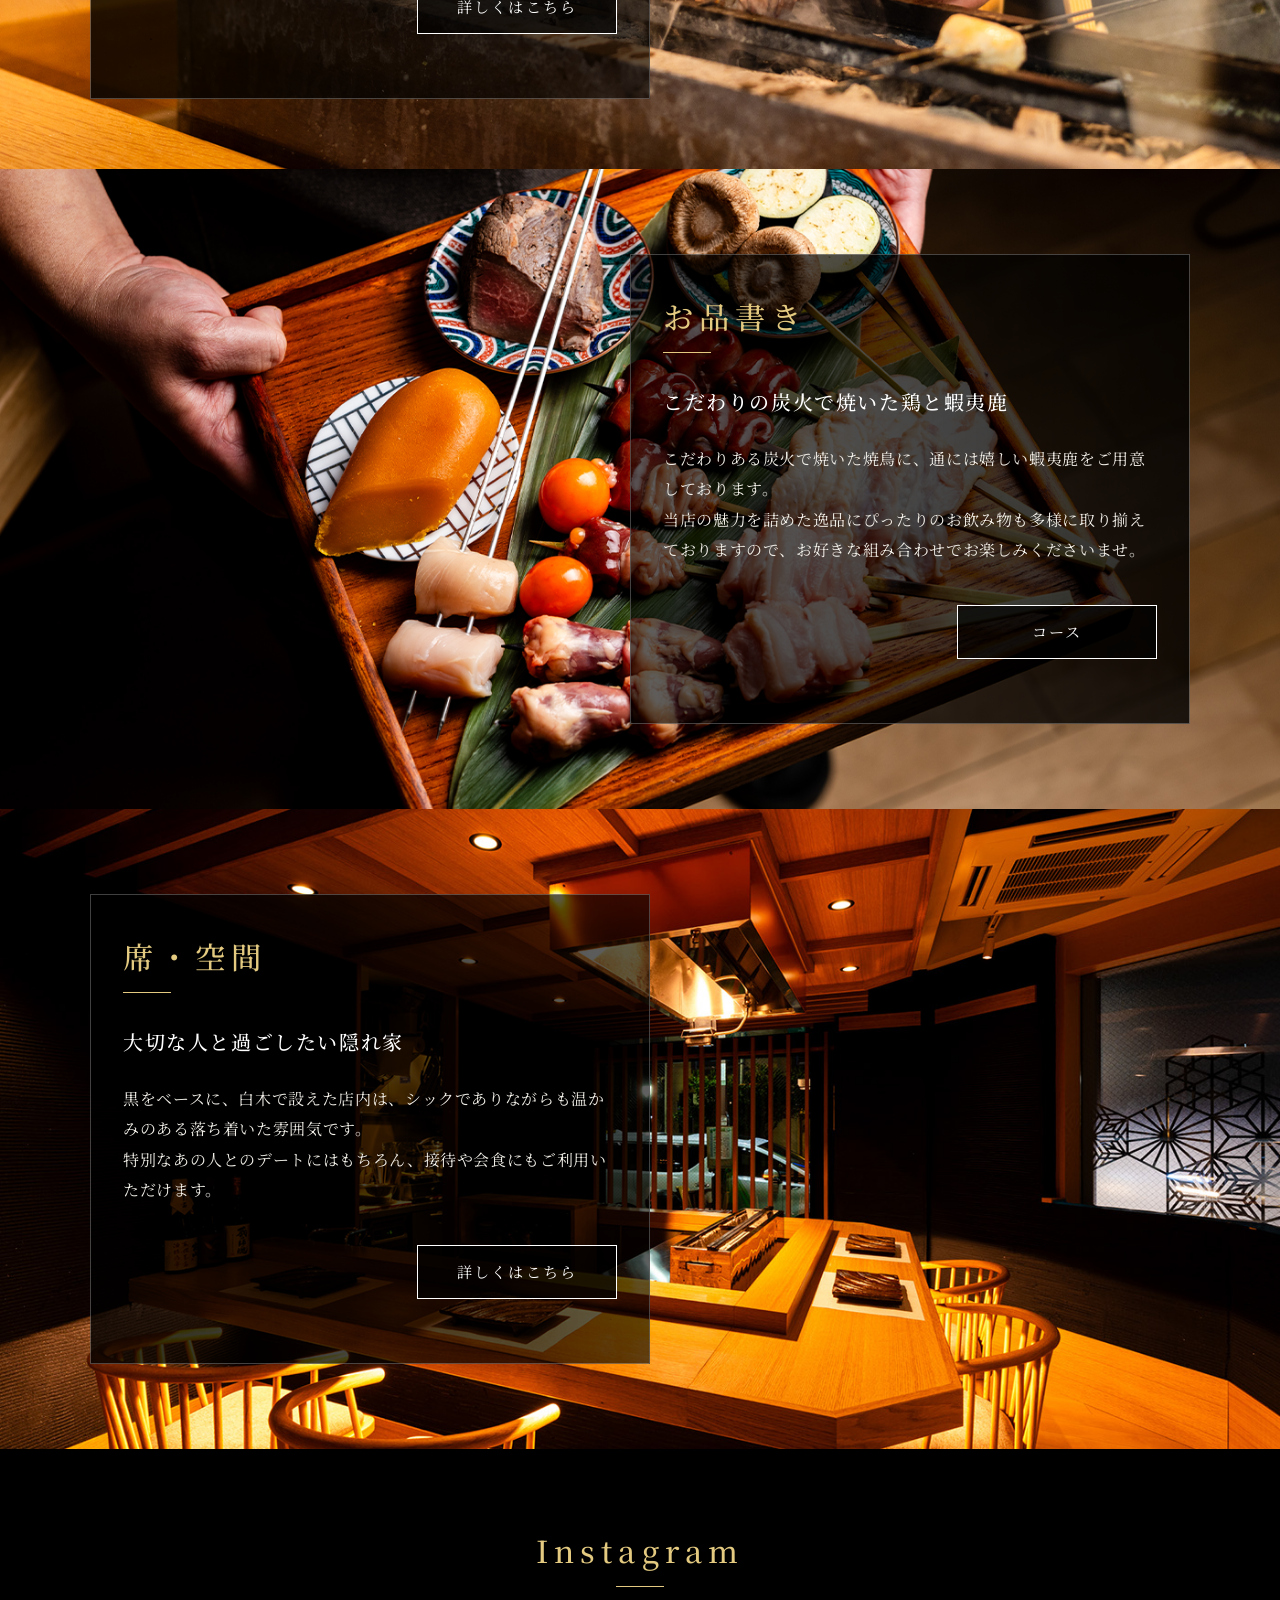
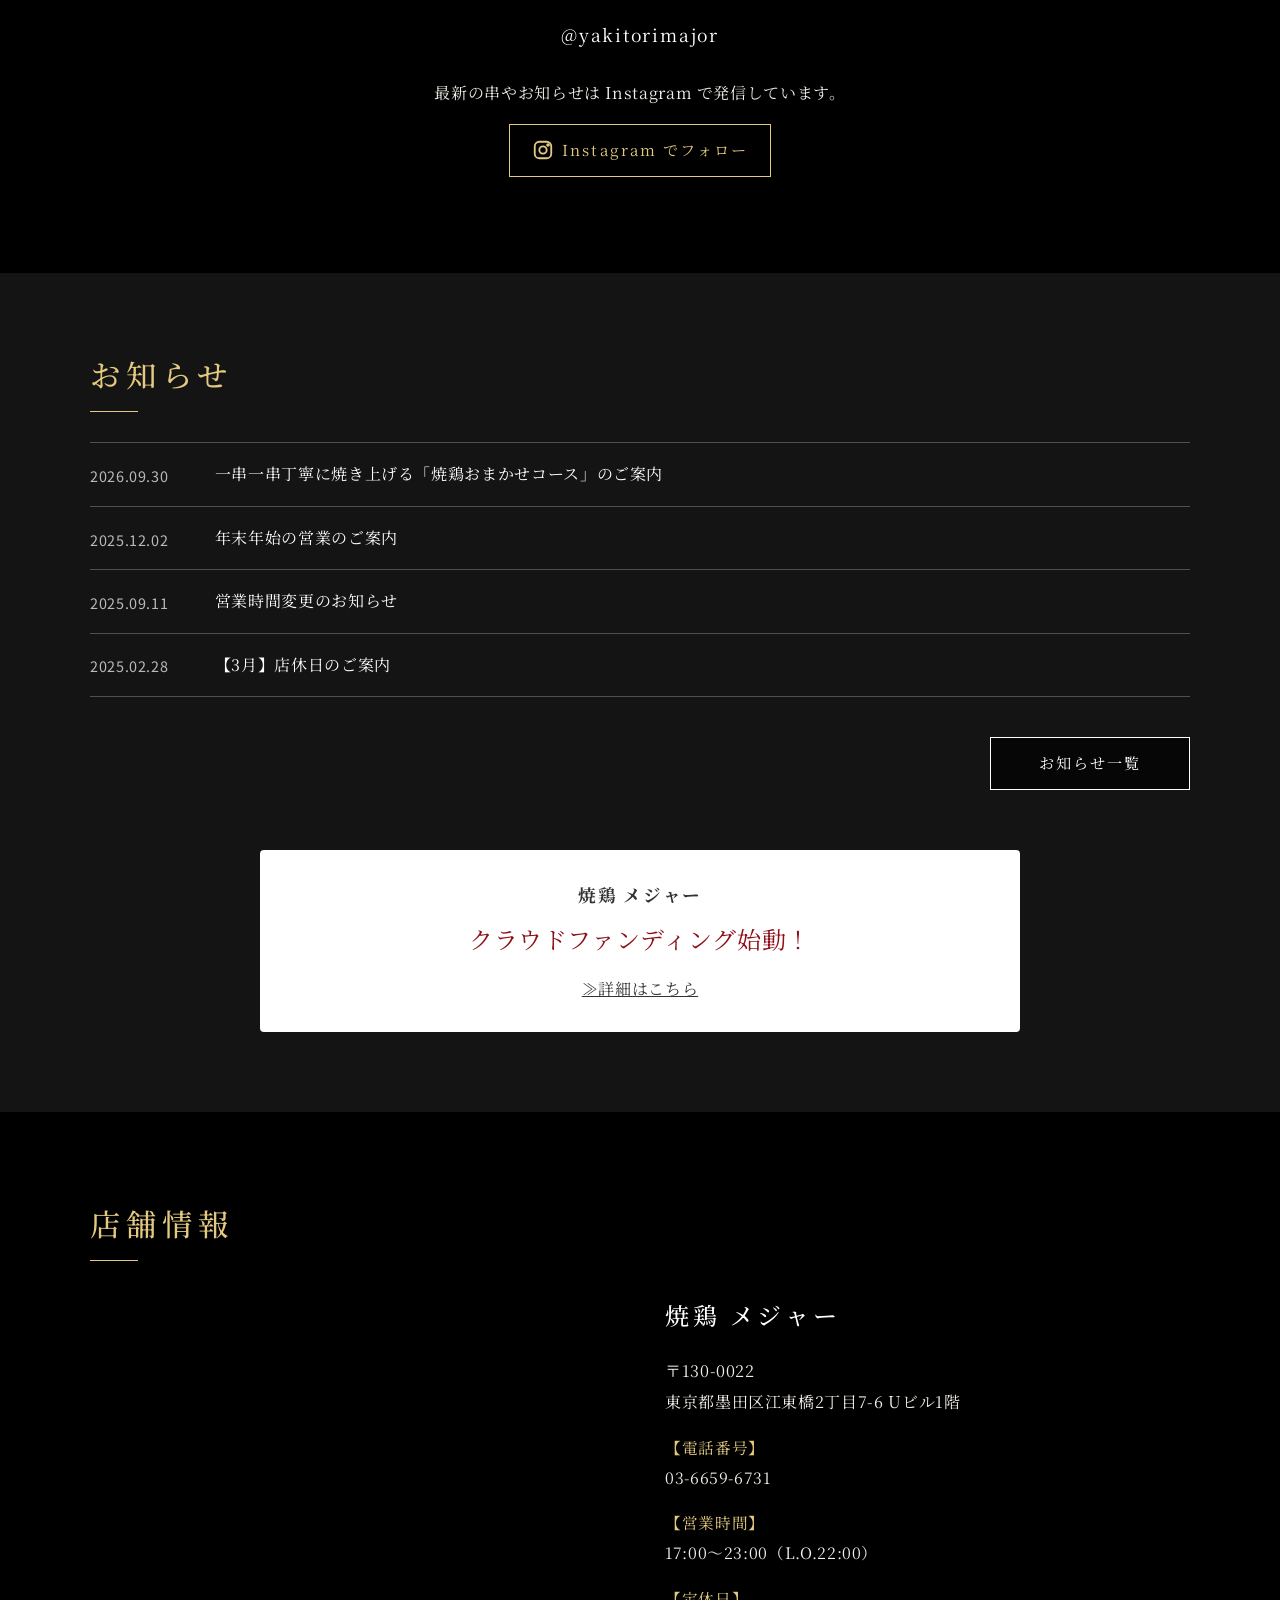
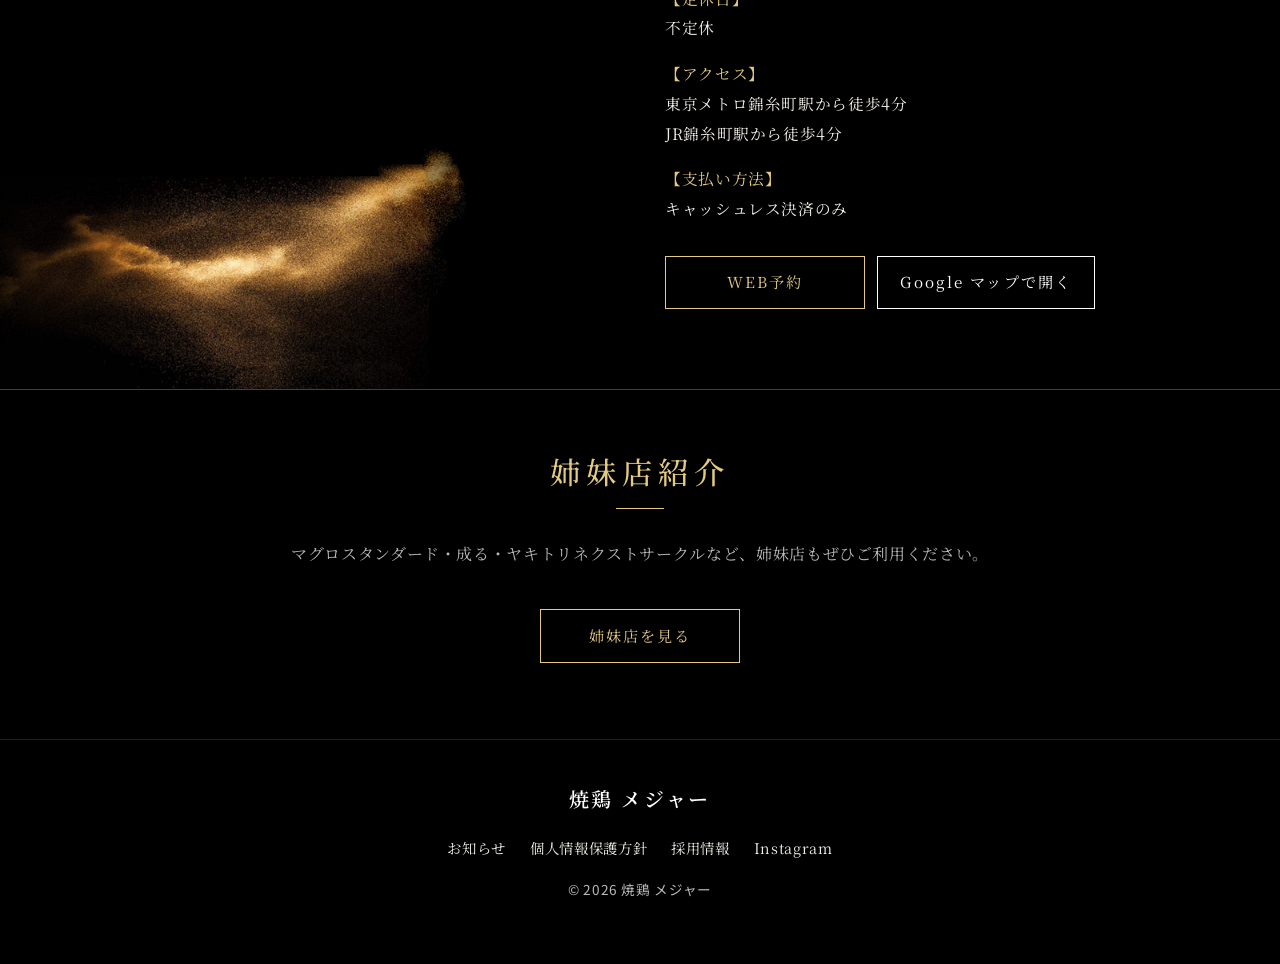
==== commit 8498cce5: "Add Google / Tabelog ratings strip (data, script, UI) Co-Authored-By: Claude Fable 5.1 <noreply@anth" ====
--- a/index.html
+++ b/index.html
@@ -57,6 +57,23 @@
   </div>
 </section>
 
+<section class="ratings" id="ratings" aria-label="お客様からの評価" hidden>
+  <div class="ratings__inner">
+    <a class="ratings__item ratings__item--google" data-rating="google" href="https://www.google.com/maps/search/?api=1&query=%E7%84%BC%E9%B6%8F%20%E3%83%A1%E3%82%B8%E3%83%A3%E3%83%BC%20%E6%9D%B1%E4%BA%AC%E9%83%BD%E5%A2%A8%E7%94%B0%E5%8C%BA%E6%B1%9F%E6%9D%B1%E6%A9%8B2-7-6" target="_blank" rel="noopener" hidden>
+      <span class="ratings__brand"><span class="ratings__g" aria-hidden="true"><i>G</i><i>o</i><i>o</i><i>g</i><i>l</i><i>e</i></span><span class="sr-only">Google</span> の口コミ</span>
+      <span class="ratings__score"><span class="ratings__stars" aria-hidden="true"><span class="ratings__stars-off">★★★★★</span><span class="ratings__stars-on">★★★★★</span></span><b data-field="score">-</b></span>
+      <span class="ratings__count"><span data-field="count">-</span>件の口コミ</span>
+      <span class="ratings__asof" data-field="asof"></span>
+    </a>
+    <a class="ratings__item ratings__item--tabelog" data-rating="tabelog" href="https://tabelog.com/tokyo/A1312/A131201/13299571/" target="_blank" rel="noopener" hidden>
+      <span class="ratings__brand"><span class="ratings__tb" aria-hidden="true">食べログ</span><span class="sr-only">食べログ</span> の評価</span>
+      <span class="ratings__score"><b data-field="score">-</b><small>点</small></span>
+      <span class="ratings__count"><span data-field="count">-</span>件の口コミ</span>
+      <span class="ratings__asof" data-field="asof"></span>
+    </a>
+  </div>
+</section>
+
 <section class="feature feature-concept" id="concept">
   <div class="feature-inner">
     <div class="panel">
@@ -186,5 +203,6 @@
 </nav>
 
 <script src="js/main.js"></script>
+  <script src="js/ratings.js" defer></script>
 </body>
 </html>
--- a/css/style.css
+++ b/css/style.css
@@ -339,3 +339,37 @@
   .store-map { min-height: 280px; }
   .sister-list { gap: 40px; }
 }
+
+/* ===== 評価帯（Google / 食べログ） ===== */
+:root { --ratings-bg:#141414;--ratings-fg:#f2efe8;--ratings-line:rgba(255,255,255,.18);--ratings-star:#e3ca80;--ratings-star-off:rgba(255,255,255,.22); }
+.ratings { background: var(--ratings-bg); color: var(--ratings-fg); border-top: 1px solid var(--ratings-line); border-bottom: 1px solid var(--ratings-line); }
+.ratings[hidden] { display: none; }
+.ratings__inner { width: min(1100px, 100% - 32px); margin: 0 auto; display: flex; flex-wrap: wrap; justify-content: center; gap: 12px 48px; padding: 18px 0; }
+.ratings__item { display: inline-flex; align-items: center; flex-wrap: wrap; gap: 6px 14px; color: inherit; text-decoration: none; font-family: var(--ratings-font, inherit); line-height: 1.3; }
+.ratings__item[hidden] { display: none; }
+.ratings__item:hover { opacity: .8; }
+.ratings__brand { font-size: 13px; letter-spacing: .04em; white-space: nowrap; opacity: .85; }
+.ratings__g { font-family: Arial, Helvetica, sans-serif; font-weight: 700; font-size: 15px; letter-spacing: -.02em; }
+.ratings__g i { font-style: normal; }
+.ratings__g i:nth-child(1) { color: #4285f4; }
+.ratings__g i:nth-child(2) { color: #ea4335; }
+.ratings__g i:nth-child(3) { color: #fbbc05; }
+.ratings__g i:nth-child(4) { color: #4285f4; }
+.ratings__g i:nth-child(5) { color: #34a853; }
+.ratings__g i:nth-child(6) { color: #ea4335; }
+.ratings__tb { display: inline-block; background: #f5a300; color: #fff; font-weight: 700; font-size: 12px; padding: 2px 7px; border-radius: 3px; letter-spacing: .06em; }
+.ratings__score { display: inline-flex; align-items: center; gap: 8px; white-space: nowrap; }
+.ratings__score b { font-size: 24px; font-weight: 700; font-variant-numeric: tabular-nums; letter-spacing: 0; }
+.ratings__score small { font-size: 12px; opacity: .8; margin-left: -4px; }
+.ratings__stars { position: relative; display: inline-block; font-size: 17px; line-height: 1; letter-spacing: 1px; }
+.ratings__stars-off { color: var(--ratings-star-off); }
+.ratings__stars-on { position: absolute; left: 0; top: 0; overflow: hidden; white-space: nowrap; color: var(--ratings-star); width: 0; }
+.ratings__count { font-size: 13px; white-space: nowrap; opacity: .9; }
+.ratings__asof { font-size: 11px; opacity: .6; white-space: nowrap; }
+.ratings__asof:empty { display: none; }
+.sr-only { position: absolute; width: 1px; height: 1px; padding: 0; margin: -1px; overflow: hidden; clip: rect(0,0,0,0); white-space: nowrap; border: 0; }
+@media (max-width: 600px) {
+  .ratings__inner { flex-direction: column; align-items: center; gap: 12px; padding: 14px 0; }
+  .ratings__item { justify-content: center; }
+  .ratings__score b { font-size: 22px; }
+}
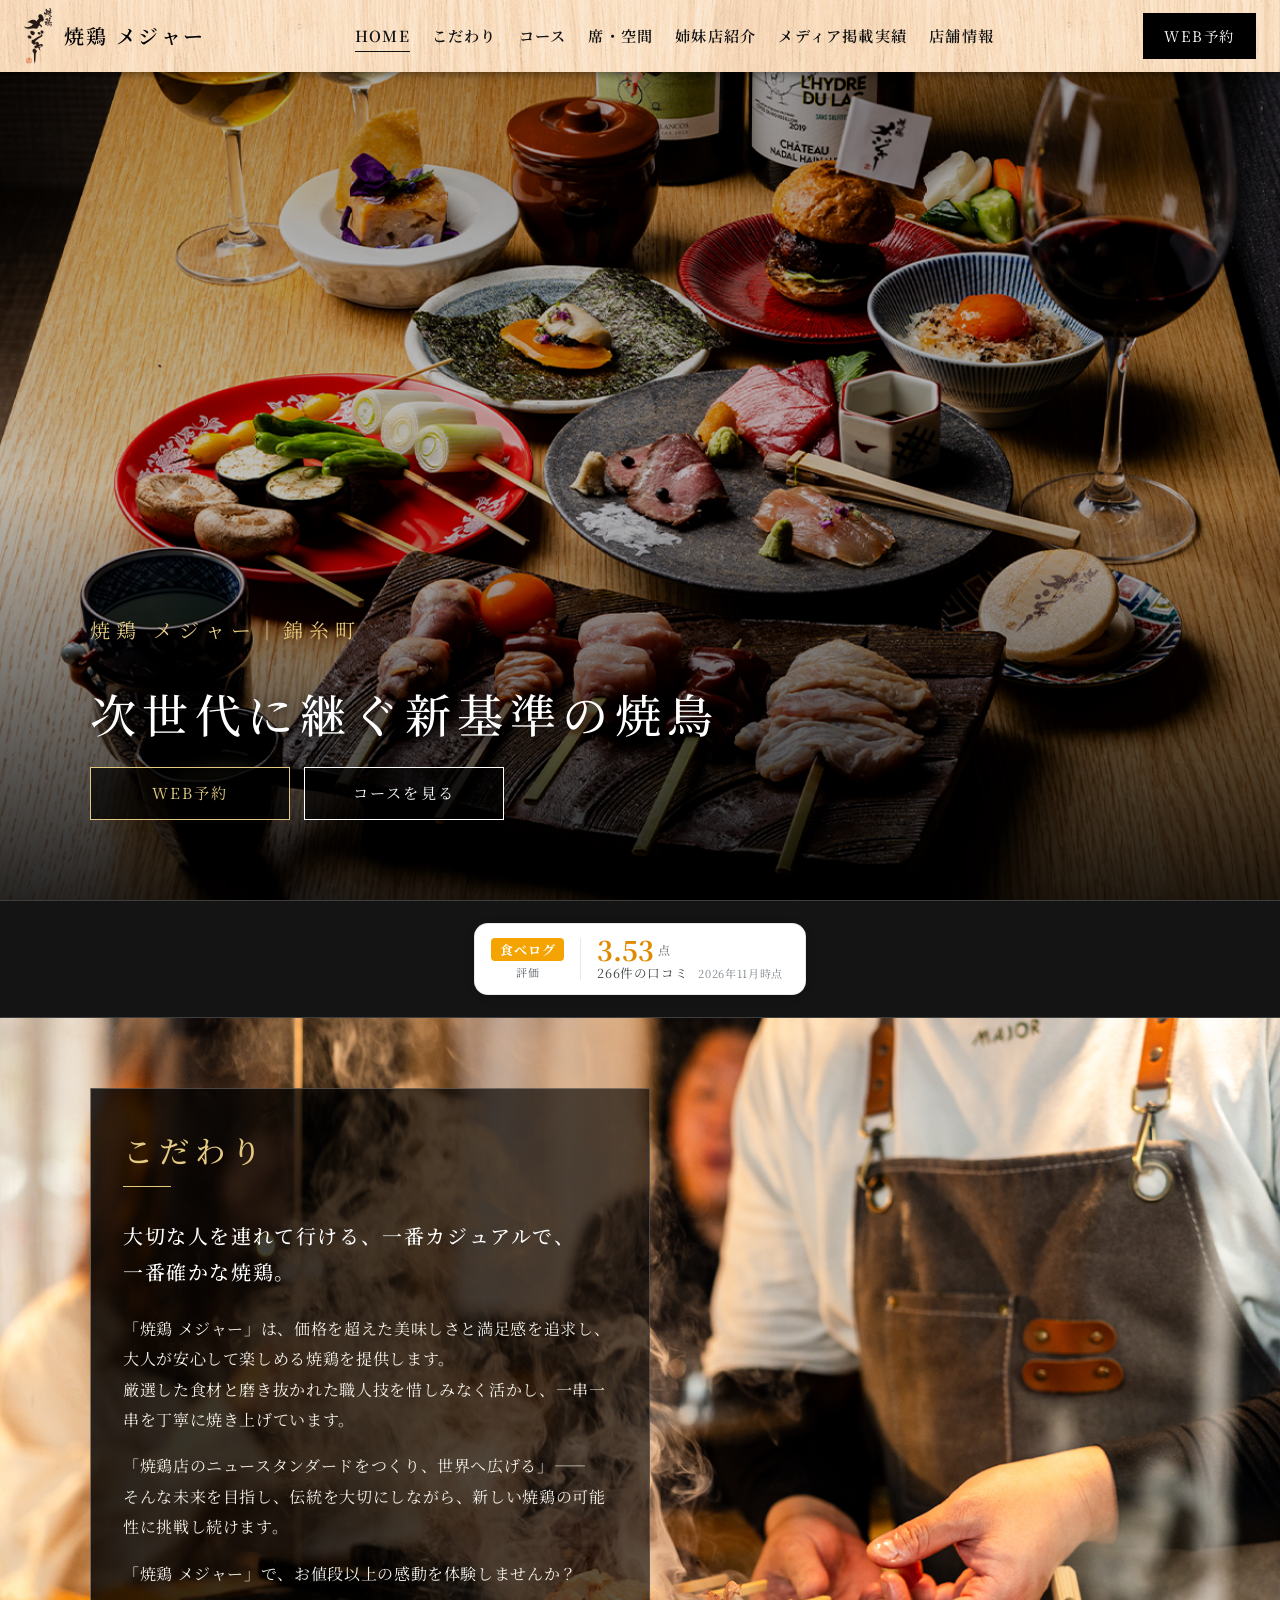
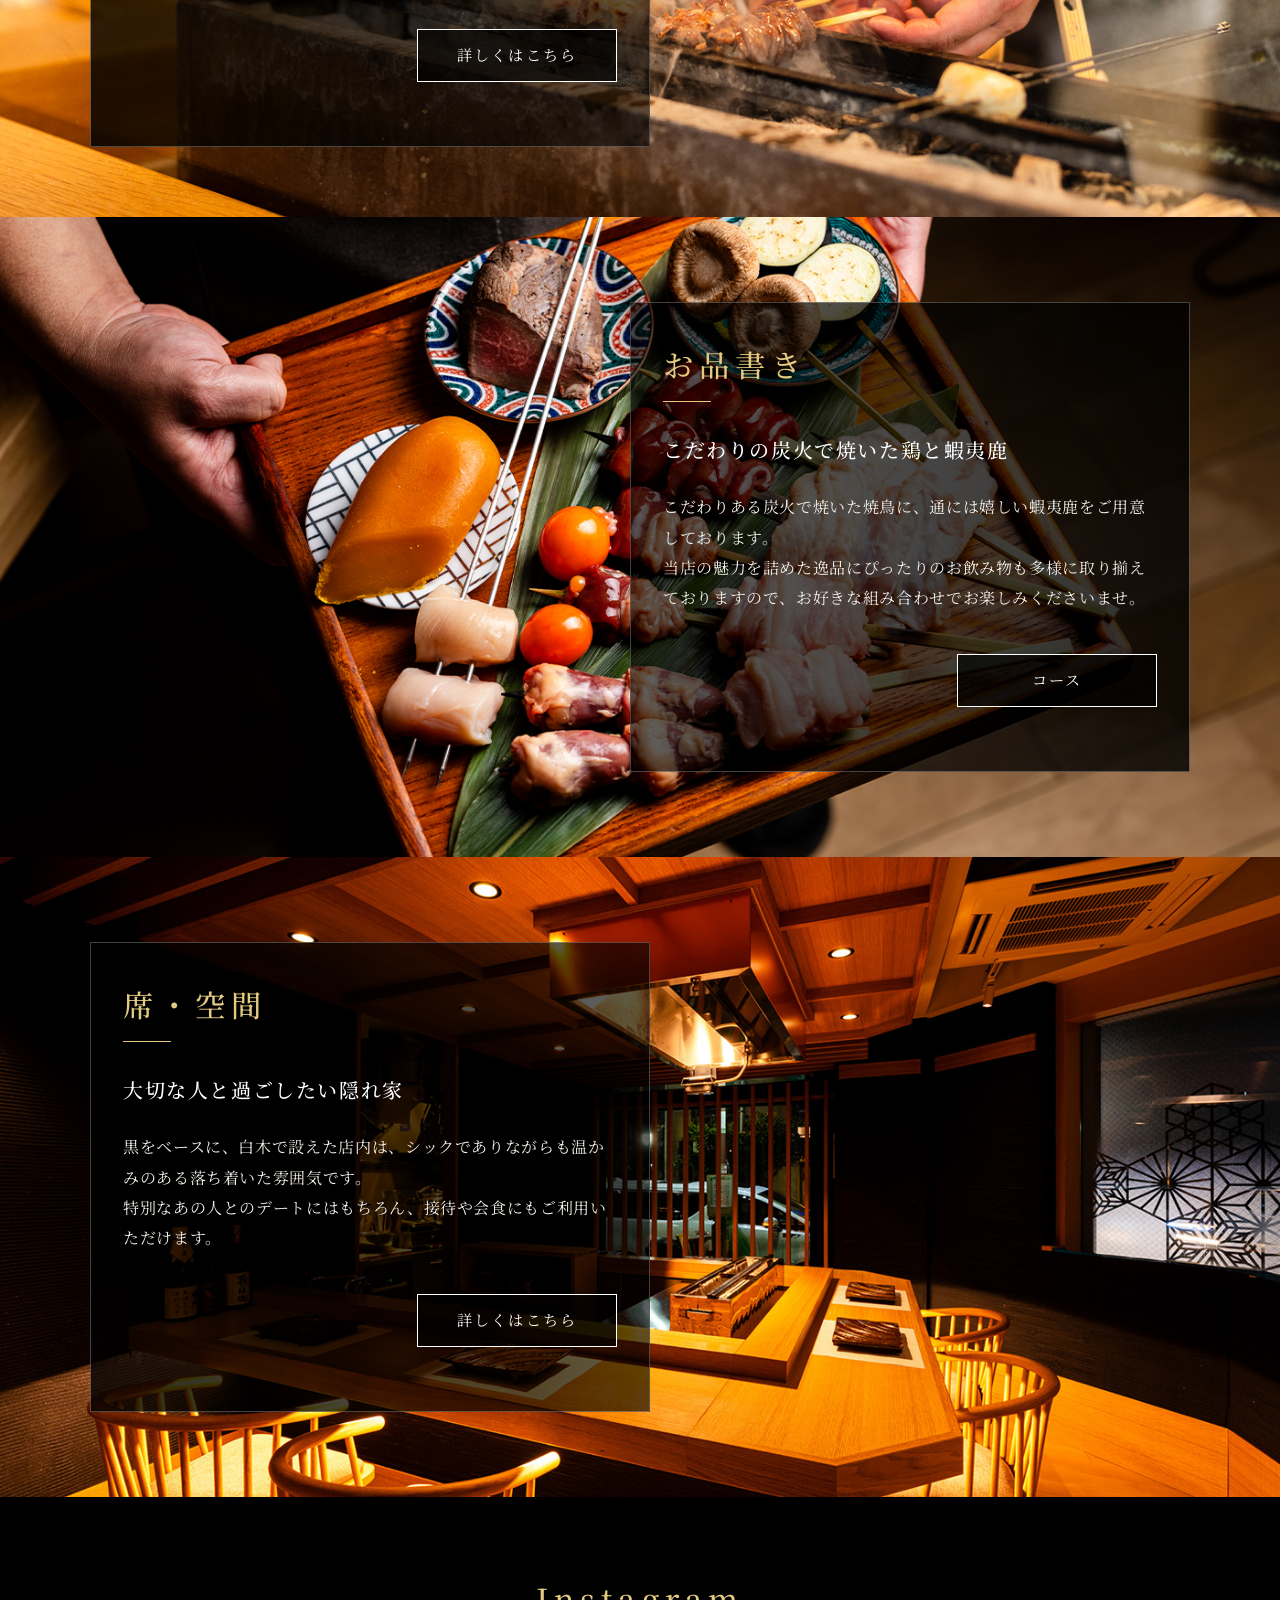
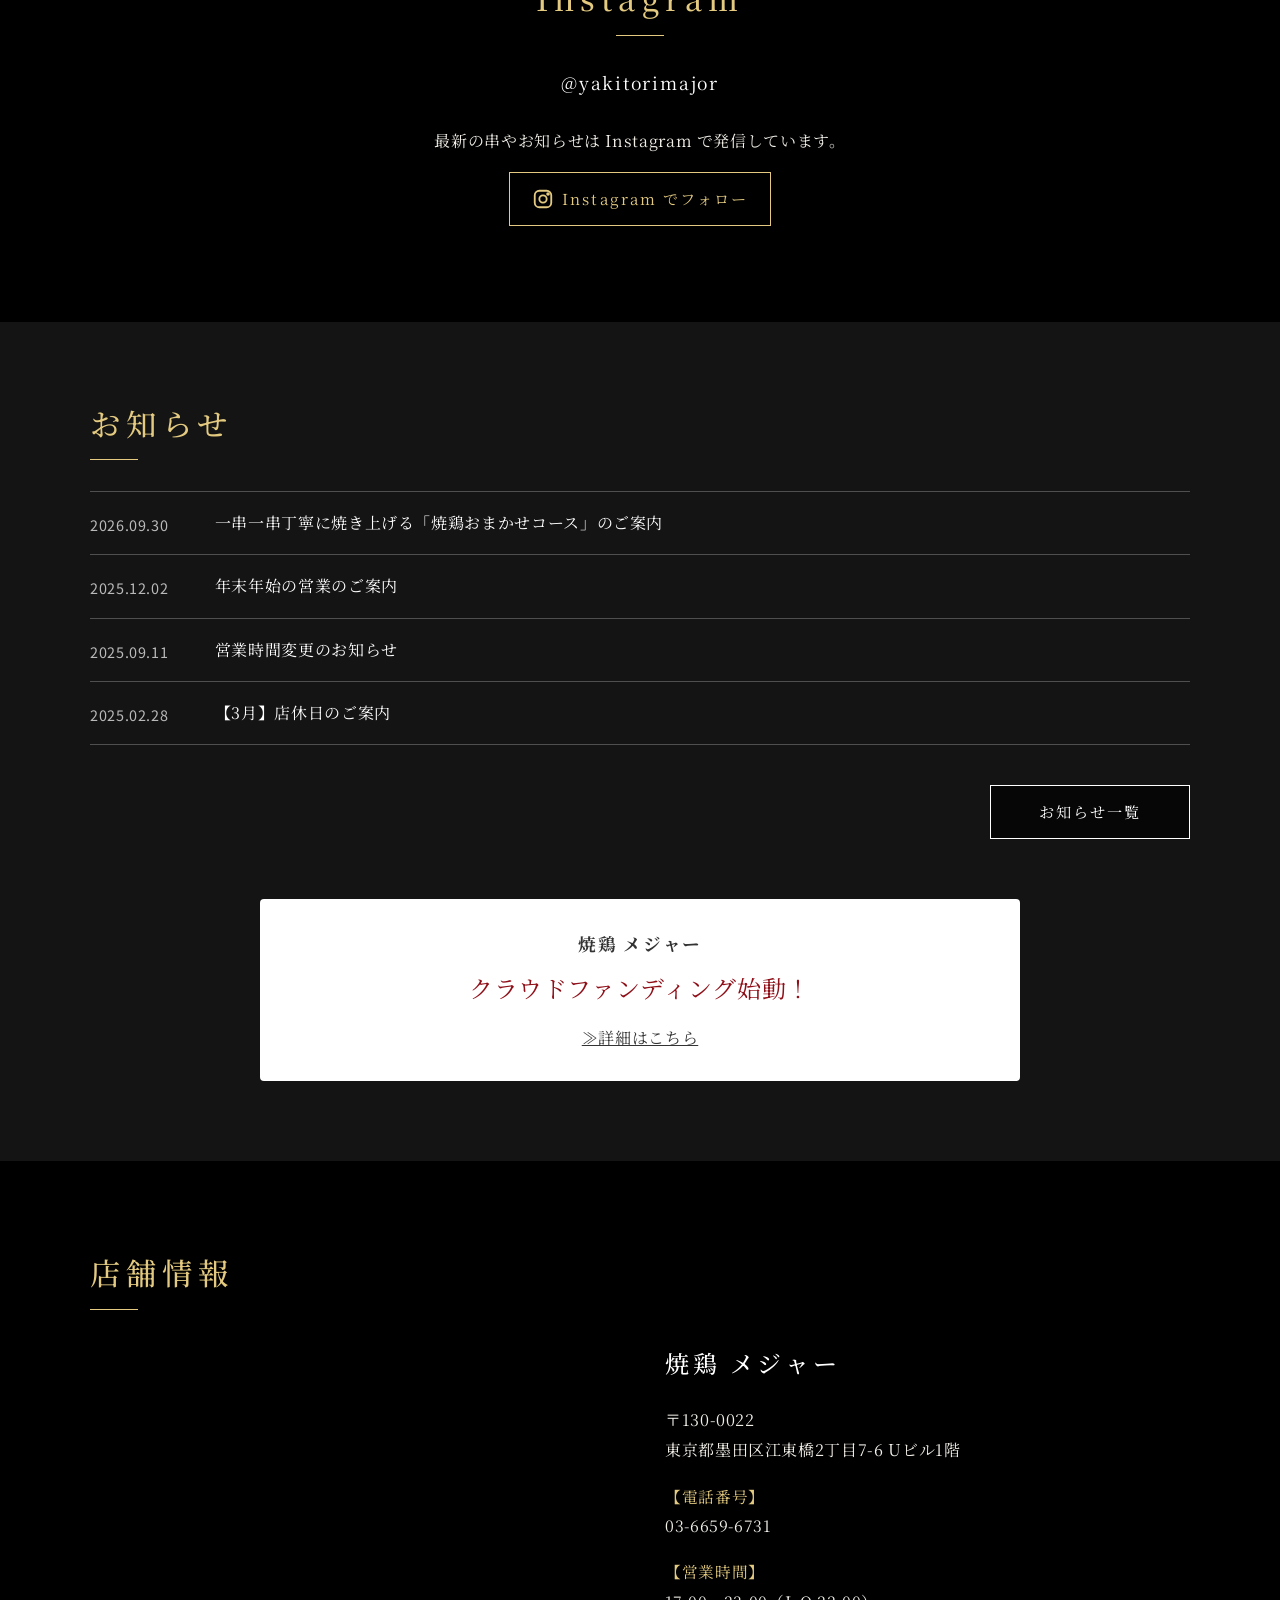
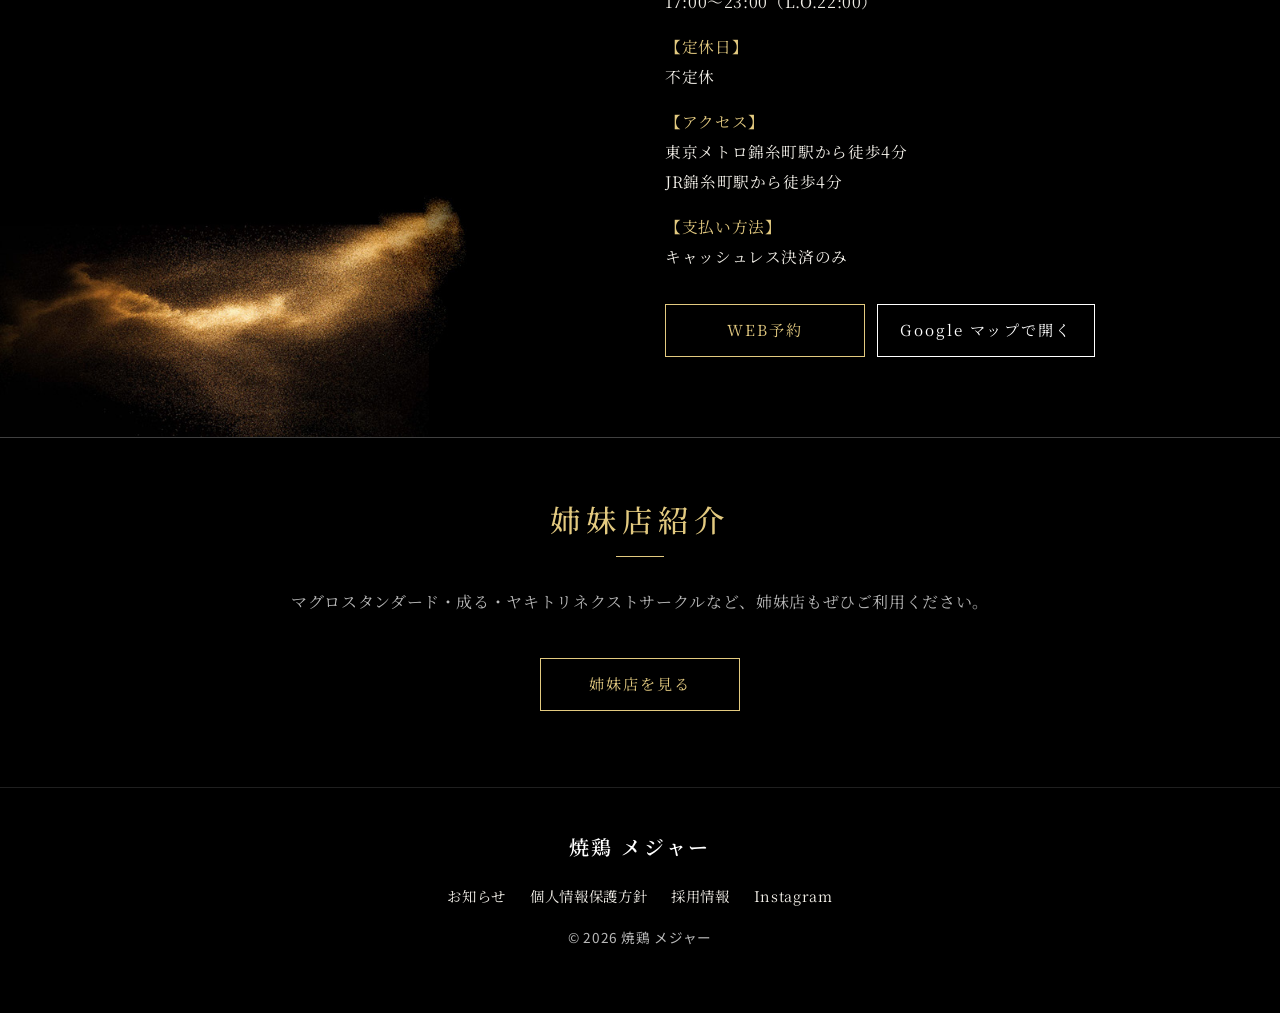
==== commit e98fda3b: "Restyle ratings strip as badge cards Co-Authored-By: Claude Fable 5.1 <noreply@anthropic.com>" ====
--- a/index.html
+++ b/index.html
@@ -60,16 +60,14 @@
 <section class="ratings" id="ratings" aria-label="お客様からの評価" hidden>
   <div class="ratings__inner">
     <a class="ratings__item ratings__item--google" data-rating="google" href="https://www.google.com/maps/search/?api=1&query=%E7%84%BC%E9%B6%8F%20%E3%83%A1%E3%82%B8%E3%83%A3%E3%83%BC%20%E6%9D%B1%E4%BA%AC%E9%83%BD%E5%A2%A8%E7%94%B0%E5%8C%BA%E6%B1%9F%E6%9D%B1%E6%A9%8B2-7-6" target="_blank" rel="noopener" hidden>
-      <span class="ratings__brand"><span class="ratings__g" aria-hidden="true"><i>G</i><i>o</i><i>o</i><i>g</i><i>l</i><i>e</i></span><span class="sr-only">Google</span> の口コミ</span>
+      <span class="ratings__brand"><span class="ratings__g" aria-hidden="true"><i>G</i><i>o</i><i>o</i><i>g</i><i>l</i><i>e</i></span><span class="sr-only">Google</span><span class="ratings__label">口コミ</span></span>
       <span class="ratings__score"><span class="ratings__stars" aria-hidden="true"><span class="ratings__stars-off">★★★★★</span><span class="ratings__stars-on">★★★★★</span></span><b data-field="score">-</b></span>
-      <span class="ratings__count"><span data-field="count">-</span>件の口コミ</span>
-      <span class="ratings__asof" data-field="asof"></span>
+      <span class="ratings__meta"><span class="ratings__count"><span data-field="count">-</span>件の口コミ</span><span class="ratings__asof" data-field="asof"></span></span>
     </a>
     <a class="ratings__item ratings__item--tabelog" data-rating="tabelog" href="https://tabelog.com/tokyo/A1312/A131201/13299571/" target="_blank" rel="noopener" hidden>
-      <span class="ratings__brand"><span class="ratings__tb" aria-hidden="true">食べログ</span><span class="sr-only">食べログ</span> の評価</span>
+      <span class="ratings__brand"><span class="ratings__tb" aria-hidden="true">食べログ</span><span class="sr-only">食べログ</span><span class="ratings__label">評価</span></span>
       <span class="ratings__score"><b data-field="score">-</b><small>点</small></span>
-      <span class="ratings__count"><span data-field="count">-</span>件の口コミ</span>
-      <span class="ratings__asof" data-field="asof"></span>
+      <span class="ratings__meta"><span class="ratings__count"><span data-field="count">-</span>件の口コミ</span><span class="ratings__asof" data-field="asof"></span></span>
     </a>
   </div>
 </section>
--- a/css/style.css
+++ b/css/style.css
@@ -340,16 +340,17 @@
   .sister-list { gap: 40px; }
 }
 
-/* ===== 評価帯（Google / 食べログ） ===== */
+/* ===== 評価帯（Google / 食べログ）バッジ型 ===== */
 :root { --ratings-bg:#141414;--ratings-fg:#f2efe8;--ratings-line:rgba(255,255,255,.18);--ratings-star:#e3ca80;--ratings-star-off:rgba(255,255,255,.22); }
 .ratings { background: var(--ratings-bg); color: var(--ratings-fg); border-top: 1px solid var(--ratings-line); border-bottom: 1px solid var(--ratings-line); }
 .ratings[hidden] { display: none; }
-.ratings__inner { width: min(1100px, 100% - 32px); margin: 0 auto; display: flex; flex-wrap: wrap; justify-content: center; gap: 12px 48px; padding: 18px 0; }
-.ratings__item { display: inline-flex; align-items: center; flex-wrap: wrap; gap: 6px 14px; color: inherit; text-decoration: none; font-family: var(--ratings-font, inherit); line-height: 1.3; }
+.ratings__inner { width: min(1100px, 100% - 32px); margin: 0 auto; display: flex; flex-wrap: wrap; justify-content: center; gap: 14px 20px; padding: 22px 0; }
+.ratings__item { display: grid; grid-template-columns: auto 1fr; grid-template-rows: auto auto; column-gap: 16px; row-gap: 3px; align-items: center; min-width: 300px; padding: 12px 22px 12px 16px; background: #fff; color: #202124; text-decoration: none; border: 1px solid rgba(0,0,0,.08); border-radius: 14px; box-shadow: 0 2px 10px rgba(0,0,0,.14); font-family: var(--ratings-font, inherit); line-height: 1.25; transition: transform .15s ease, box-shadow .15s ease; }
 .ratings__item[hidden] { display: none; }
-.ratings__item:hover { opacity: .8; }
-.ratings__brand { font-size: 13px; letter-spacing: .04em; white-space: nowrap; opacity: .85; }
-.ratings__g { font-family: Arial, Helvetica, sans-serif; font-weight: 700; font-size: 15px; letter-spacing: -.02em; }
+.ratings__item:hover { transform: translateY(-2px); box-shadow: 0 6px 18px rgba(0,0,0,.2); color: #202124; opacity: 1; }
+.ratings__brand { grid-row: 1 / 3; display: flex; flex-direction: column; align-items: center; justify-content: center; gap: 5px; padding-right: 16px; border-right: 1px solid #e8e8e8; min-width: 76px; }
+.ratings__label { font-size: 11px; color: #5f6368; letter-spacing: .04em; white-space: nowrap; }
+.ratings__g { font-family: Arial, Helvetica, sans-serif; font-weight: 700; font-size: 21px; letter-spacing: -.03em; line-height: 1; }
 .ratings__g i { font-style: normal; }
 .ratings__g i:nth-child(1) { color: #4285f4; }
 .ratings__g i:nth-child(2) { color: #ea4335; }
@@ -357,19 +358,21 @@
 .ratings__g i:nth-child(4) { color: #4285f4; }
 .ratings__g i:nth-child(5) { color: #34a853; }
 .ratings__g i:nth-child(6) { color: #ea4335; }
-.ratings__tb { display: inline-block; background: #f5a300; color: #fff; font-weight: 700; font-size: 12px; padding: 2px 7px; border-radius: 3px; letter-spacing: .06em; }
-.ratings__score { display: inline-flex; align-items: center; gap: 8px; white-space: nowrap; }
-.ratings__score b { font-size: 24px; font-weight: 700; font-variant-numeric: tabular-nums; letter-spacing: 0; }
-.ratings__score small { font-size: 12px; opacity: .8; margin-left: -4px; }
-.ratings__stars { position: relative; display: inline-block; font-size: 17px; line-height: 1; letter-spacing: 1px; }
-.ratings__stars-off { color: var(--ratings-star-off); }
-.ratings__stars-on { position: absolute; left: 0; top: 0; overflow: hidden; white-space: nowrap; color: var(--ratings-star); width: 0; }
-.ratings__count { font-size: 13px; white-space: nowrap; opacity: .9; }
-.ratings__asof { font-size: 11px; opacity: .6; white-space: nowrap; }
+.ratings__tb { display: inline-block; background: #f5a300; color: #fff; font-weight: 700; font-size: 13px; padding: 4px 9px; border-radius: 4px; letter-spacing: .06em; line-height: 1.2; }
+.ratings__score { grid-column: 2; grid-row: 1; display: inline-flex; align-items: center; gap: 10px; white-space: nowrap; }
+.ratings__score b { order: 0; font-size: 27px; font-weight: 700; font-variant-numeric: tabular-nums; letter-spacing: 0; line-height: 1; color: #202124; }
+.ratings__score small { order: 1; font-size: 12px; color: #5f6368; margin-left: -6px; }
+.ratings__item--tabelog .ratings__score b { color: #e08a00; }
+.ratings__stars { order: 1; position: relative; display: inline-block; font-size: 17px; line-height: 1; letter-spacing: 1px; }
+.ratings__stars-off { color: #dadce0; }
+.ratings__stars-on { position: absolute; left: 0; top: 0; overflow: hidden; white-space: nowrap; color: #fbbc04; width: 0; }
+.ratings__meta { grid-column: 2; grid-row: 2; display: flex; flex-wrap: wrap; align-items: baseline; gap: 2px 10px; }
+.ratings__count { font-size: 12.5px; color: #3c4043; white-space: nowrap; }
+.ratings__asof { font-size: 11px; color: #80868b; white-space: nowrap; }
 .ratings__asof:empty { display: none; }
 .sr-only { position: absolute; width: 1px; height: 1px; padding: 0; margin: -1px; overflow: hidden; clip: rect(0,0,0,0); white-space: nowrap; border: 0; }
 @media (max-width: 600px) {
-  .ratings__inner { flex-direction: column; align-items: center; gap: 12px; padding: 14px 0; }
-  .ratings__item { justify-content: center; }
-  .ratings__score b { font-size: 22px; }
-}
+  .ratings__inner { flex-direction: column; align-items: stretch; gap: 10px; padding: 16px 0; }
+  .ratings__item { min-width: 0; width: 100%; max-width: 360px; margin: 0 auto; padding: 10px 18px 10px 14px; }
+  .ratings__score b { font-size: 24px; }
+}
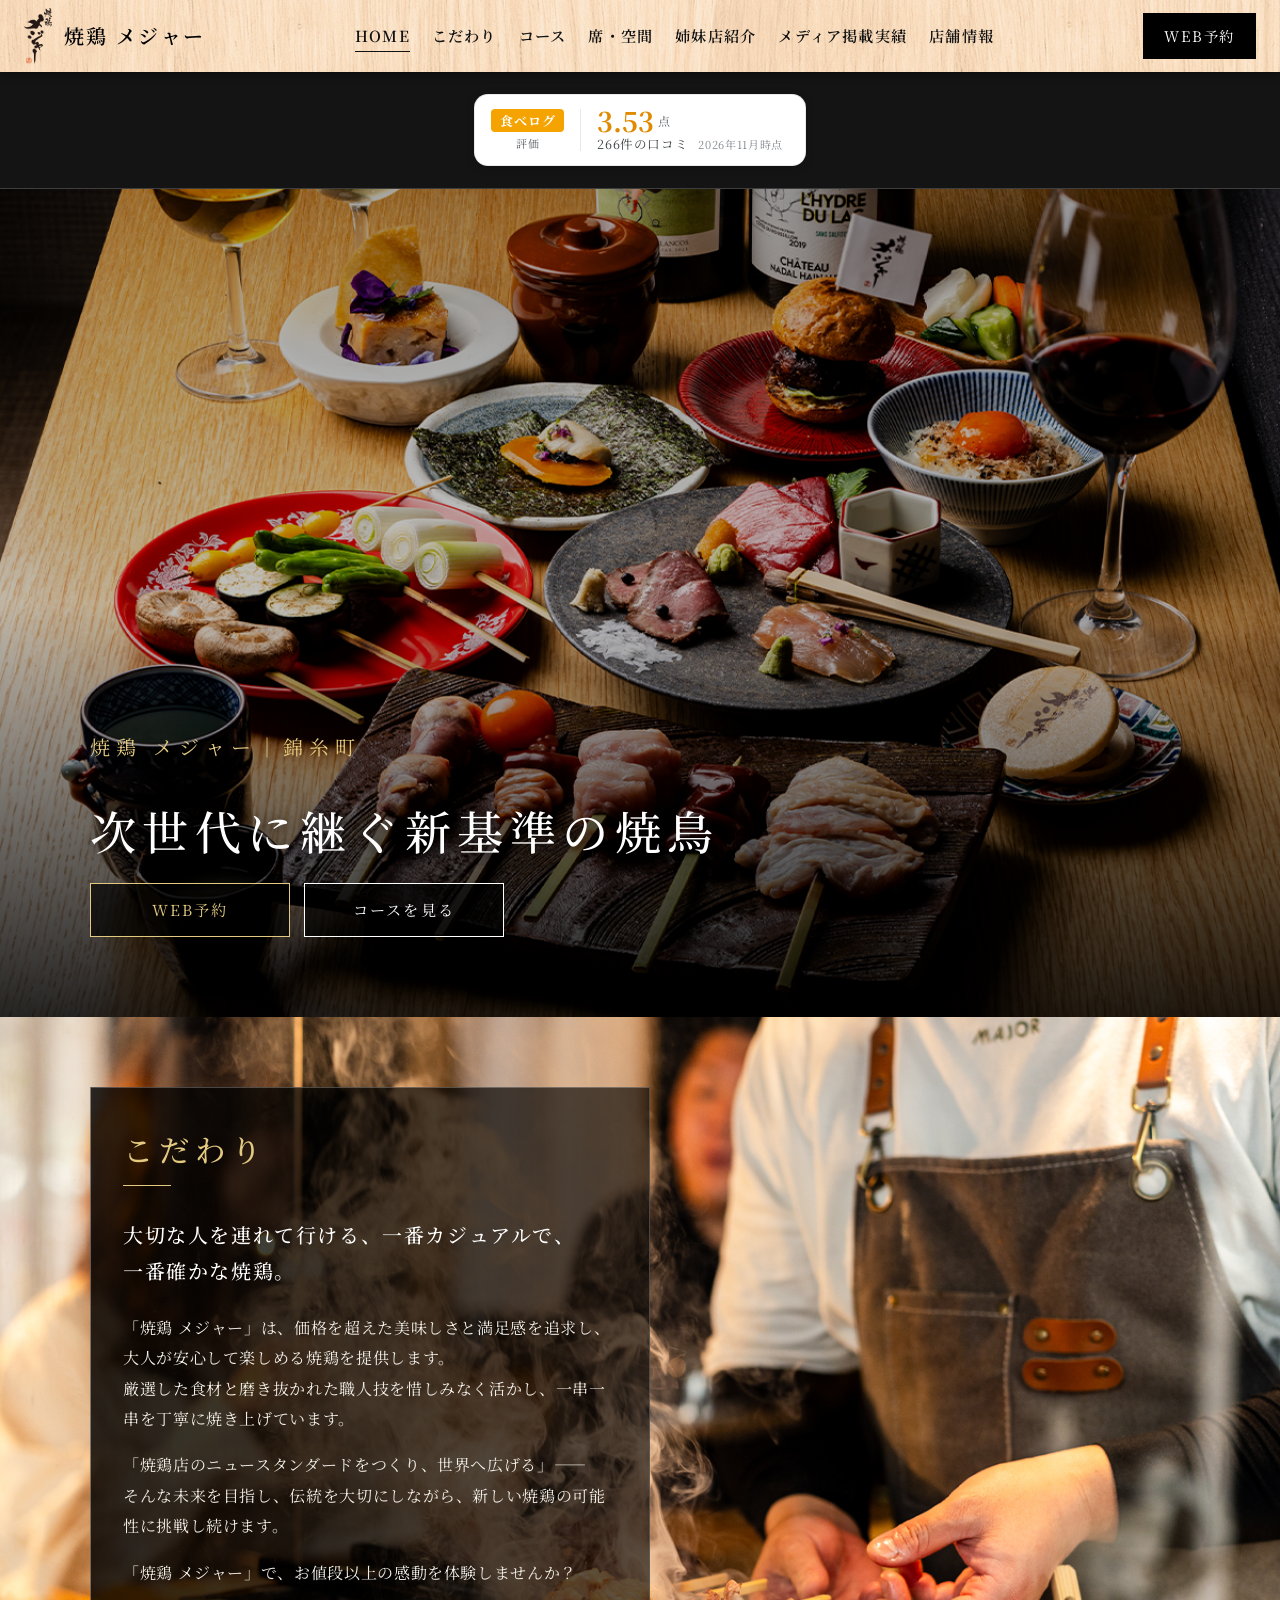
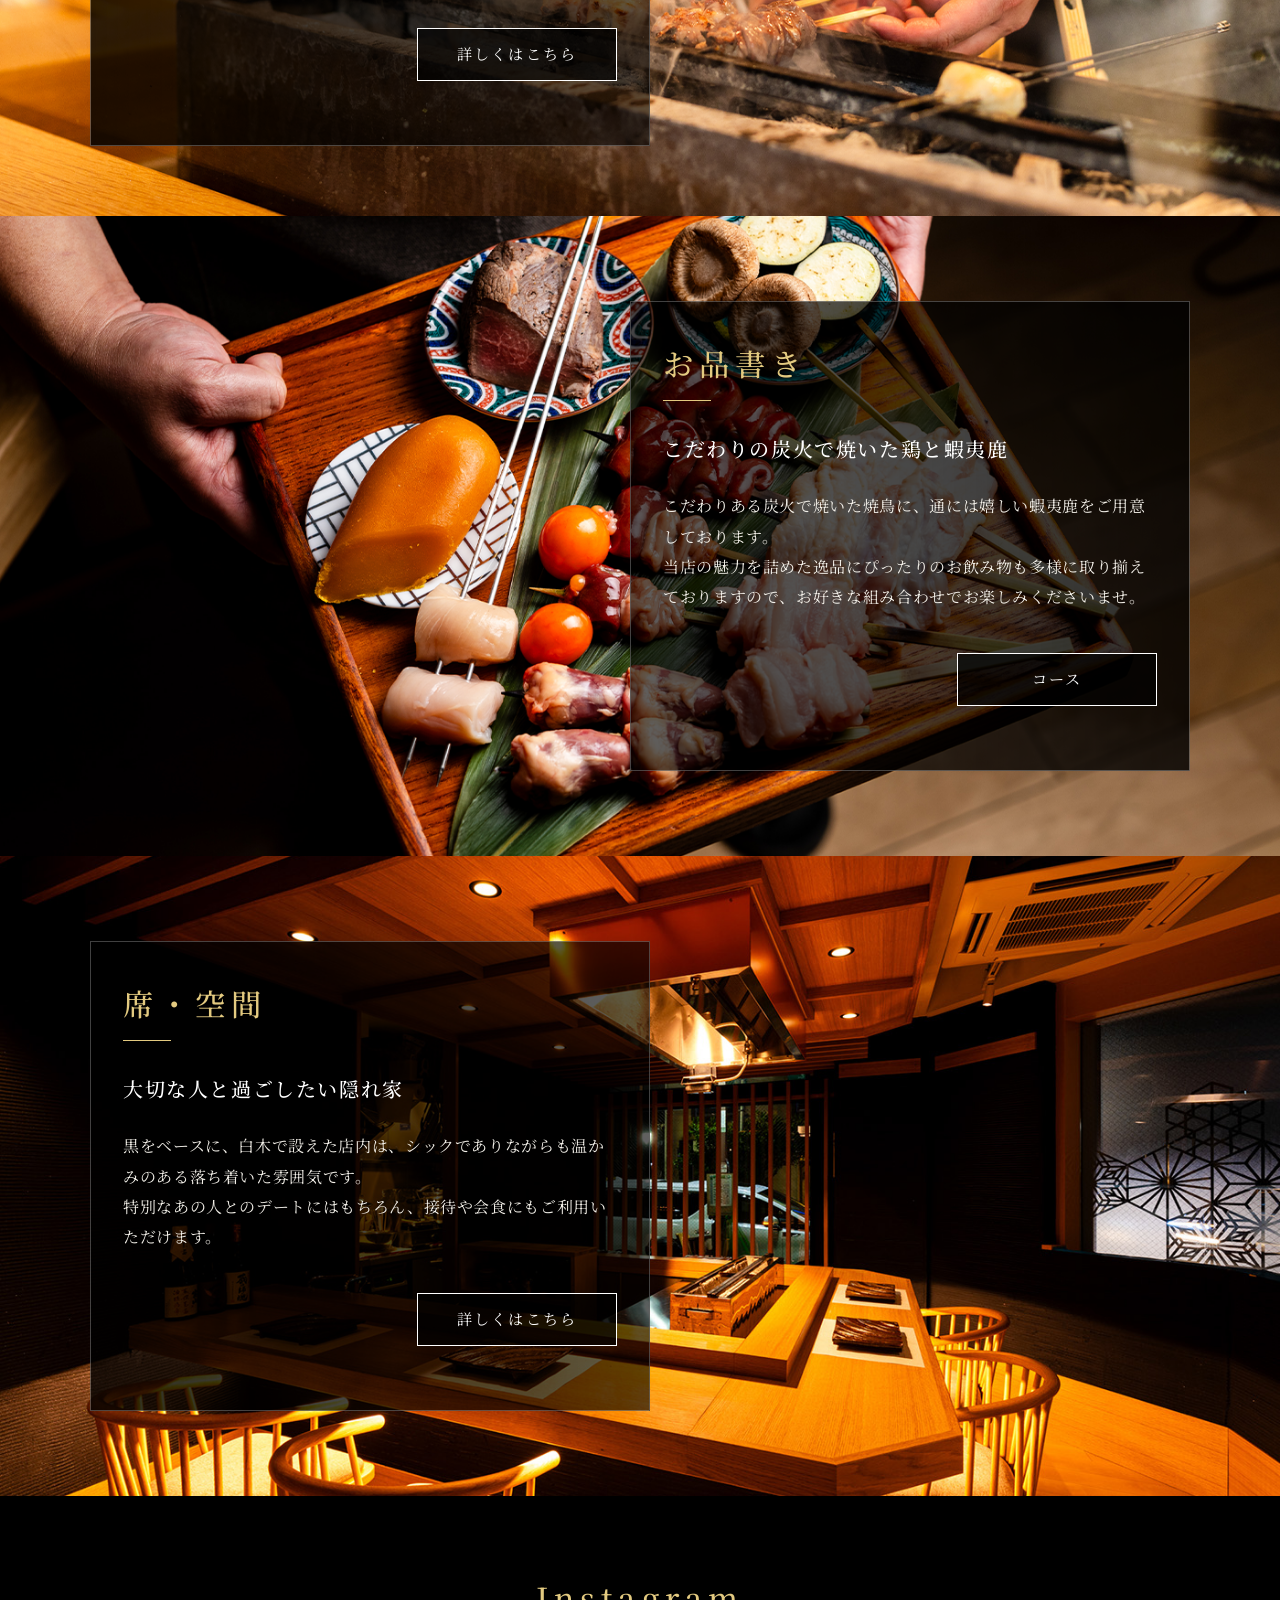
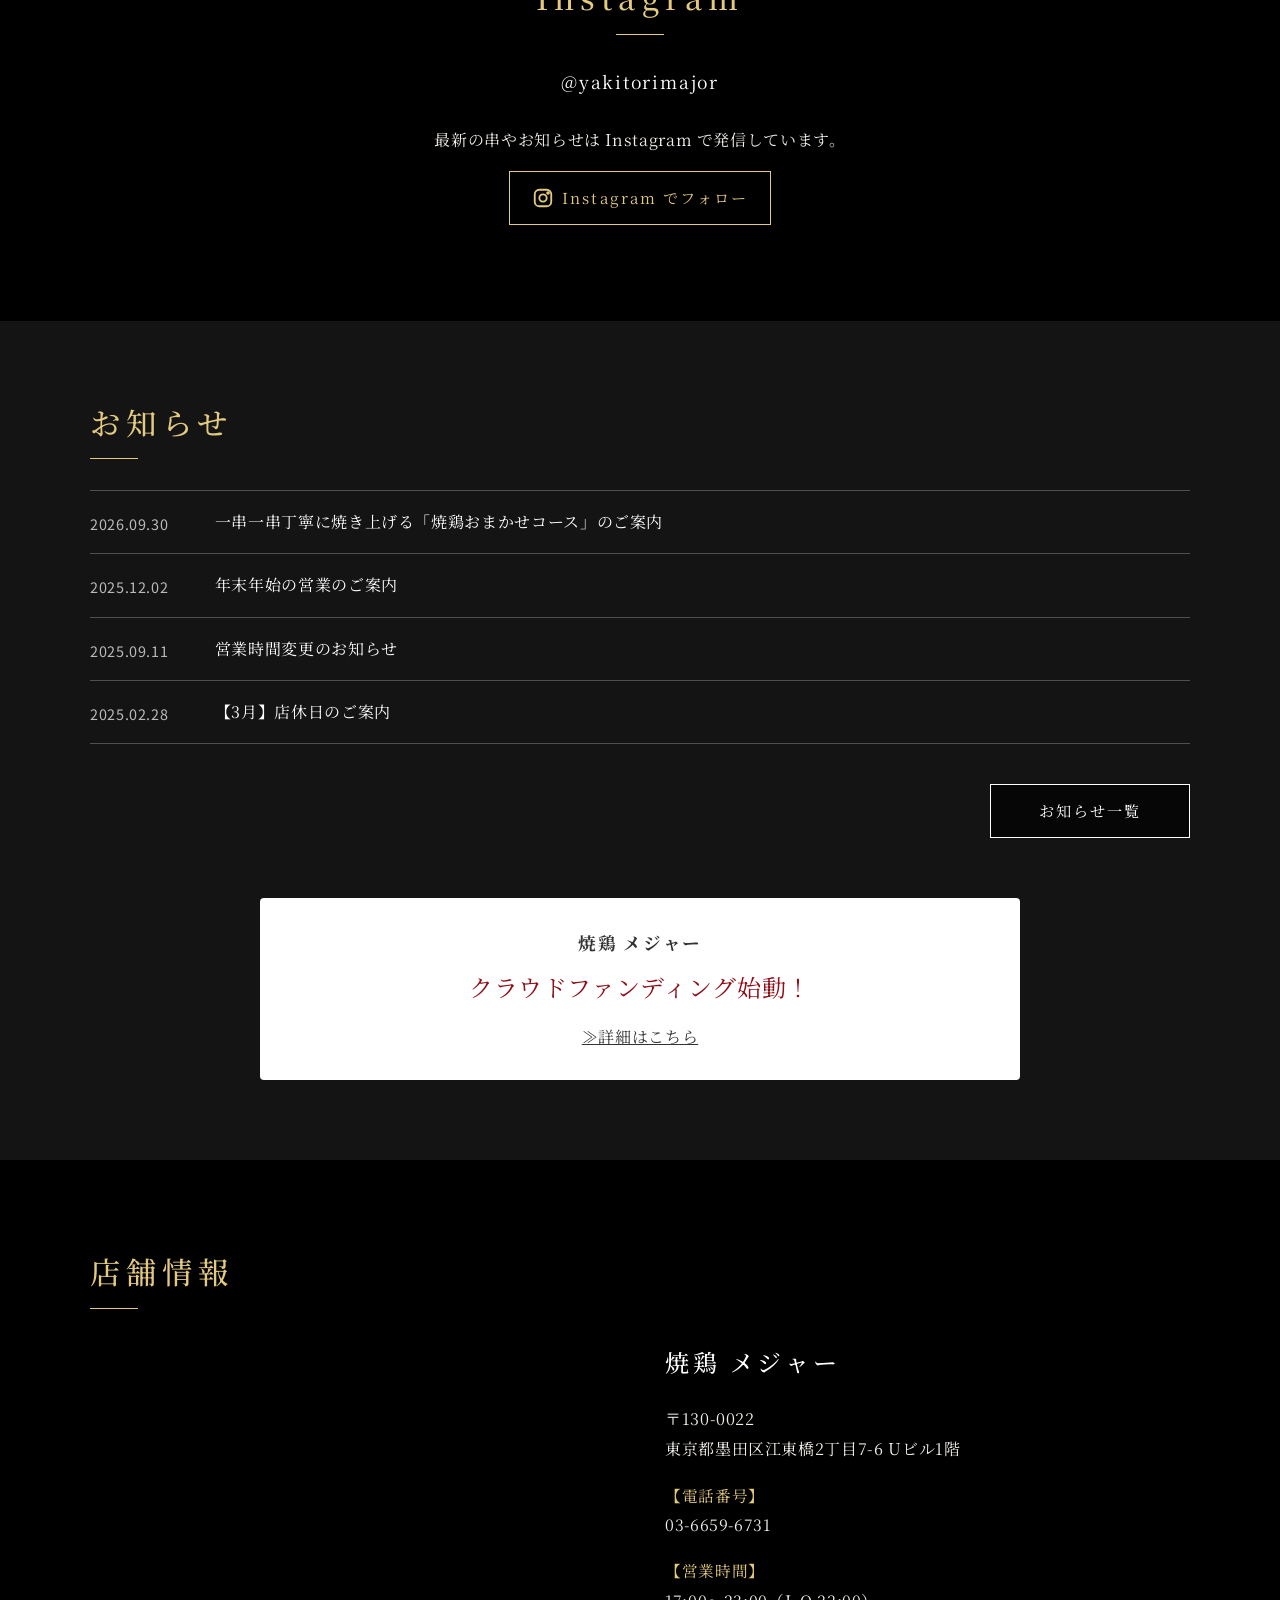
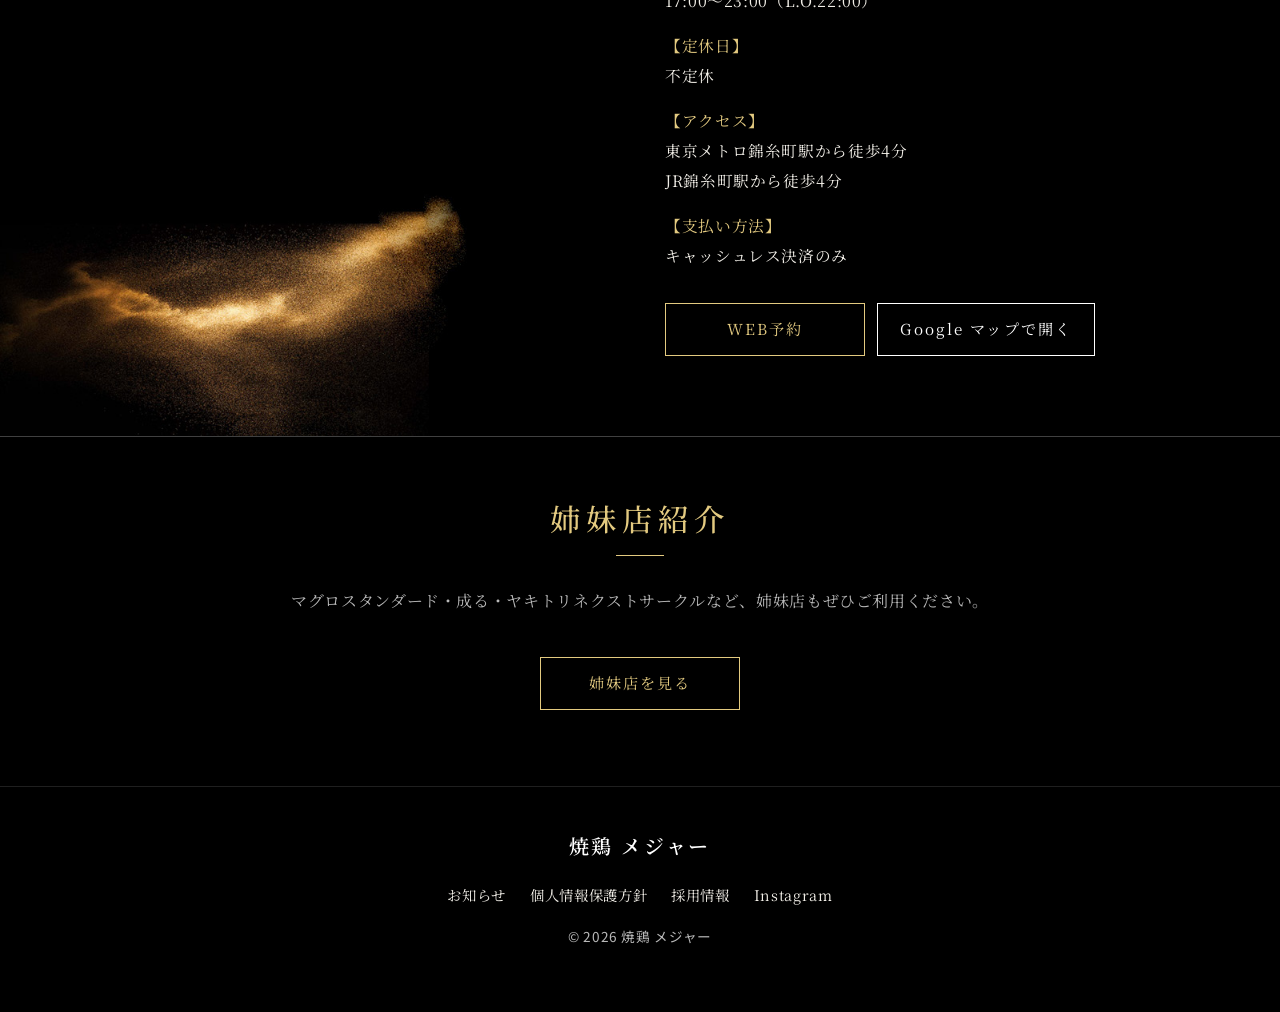
==== commit 7aecb609: "Move ratings badges above the hero Co-Authored-By: Claude Fable 5.1 <noreply@anthropic.com>" ====
--- a/index.html
+++ b/index.html
@@ -46,17 +46,6 @@
   </div>
 </header>
 <main>
-<section class="hero">
-  <div class="hero-inner">
-    <p class="hero-name">焼鶏 メジャー｜錦糸町</p>
-    <h1 class="hero-tagline">次世代に継ぐ<br class="sp-only">新基準の焼鳥</h1>
-    <div class="hero-actions">
-      <a class="btn btn-gold" href="https://www.tablecheck.com/shops/yakitori-major/reserve" target="_blank" rel="noopener">WEB予約</a>
-      <a class="btn" href="course/">コースを見る</a>
-    </div>
-  </div>
-</section>
-
 <section class="ratings" id="ratings" aria-label="お客様からの評価" hidden>
   <div class="ratings__inner">
     <a class="ratings__item ratings__item--google" data-rating="google" href="https://www.google.com/maps/search/?api=1&query=%E7%84%BC%E9%B6%8F%20%E3%83%A1%E3%82%B8%E3%83%A3%E3%83%BC%20%E6%9D%B1%E4%BA%AC%E9%83%BD%E5%A2%A8%E7%94%B0%E5%8C%BA%E6%B1%9F%E6%9D%B1%E6%A9%8B2-7-6" target="_blank" rel="noopener" hidden>
@@ -69,6 +58,16 @@
       <span class="ratings__score"><b data-field="score">-</b><small>点</small></span>
       <span class="ratings__meta"><span class="ratings__count"><span data-field="count">-</span>件の口コミ</span><span class="ratings__asof" data-field="asof"></span></span>
     </a>
+  </div>
+</section>
+<section class="hero">
+  <div class="hero-inner">
+    <p class="hero-name">焼鶏 メジャー｜錦糸町</p>
+    <h1 class="hero-tagline">次世代に継ぐ<br class="sp-only">新基準の焼鳥</h1>
+    <div class="hero-actions">
+      <a class="btn btn-gold" href="https://www.tablecheck.com/shops/yakitori-major/reserve" target="_blank" rel="noopener">WEB予約</a>
+      <a class="btn" href="course/">コースを見る</a>
+    </div>
   </div>
 </section>
 
--- a/css/style.css
+++ b/css/style.css
@@ -342,7 +342,7 @@
 
 /* ===== 評価帯（Google / 食べログ）バッジ型 ===== */
 :root { --ratings-bg:#141414;--ratings-fg:#f2efe8;--ratings-line:rgba(255,255,255,.18);--ratings-star:#e3ca80;--ratings-star-off:rgba(255,255,255,.22); }
-.ratings { background: var(--ratings-bg); color: var(--ratings-fg); border-top: 1px solid var(--ratings-line); border-bottom: 1px solid var(--ratings-line); }
+.ratings { background: var(--ratings-bg); color: var(--ratings-fg); border-bottom: 1px solid var(--ratings-line); }
 .ratings[hidden] { display: none; }
 .ratings__inner { width: min(1100px, 100% - 32px); margin: 0 auto; display: flex; flex-wrap: wrap; justify-content: center; gap: 14px 20px; padding: 22px 0; }
 .ratings__item { display: grid; grid-template-columns: auto 1fr; grid-template-rows: auto auto; column-gap: 16px; row-gap: 3px; align-items: center; min-width: 300px; padding: 12px 22px 12px 16px; background: #fff; color: #202124; text-decoration: none; border: 1px solid rgba(0,0,0,.08); border-radius: 14px; box-shadow: 0 2px 10px rgba(0,0,0,.14); font-family: var(--ratings-font, inherit); line-height: 1.25; transition: transform .15s ease, box-shadow .15s ease; }
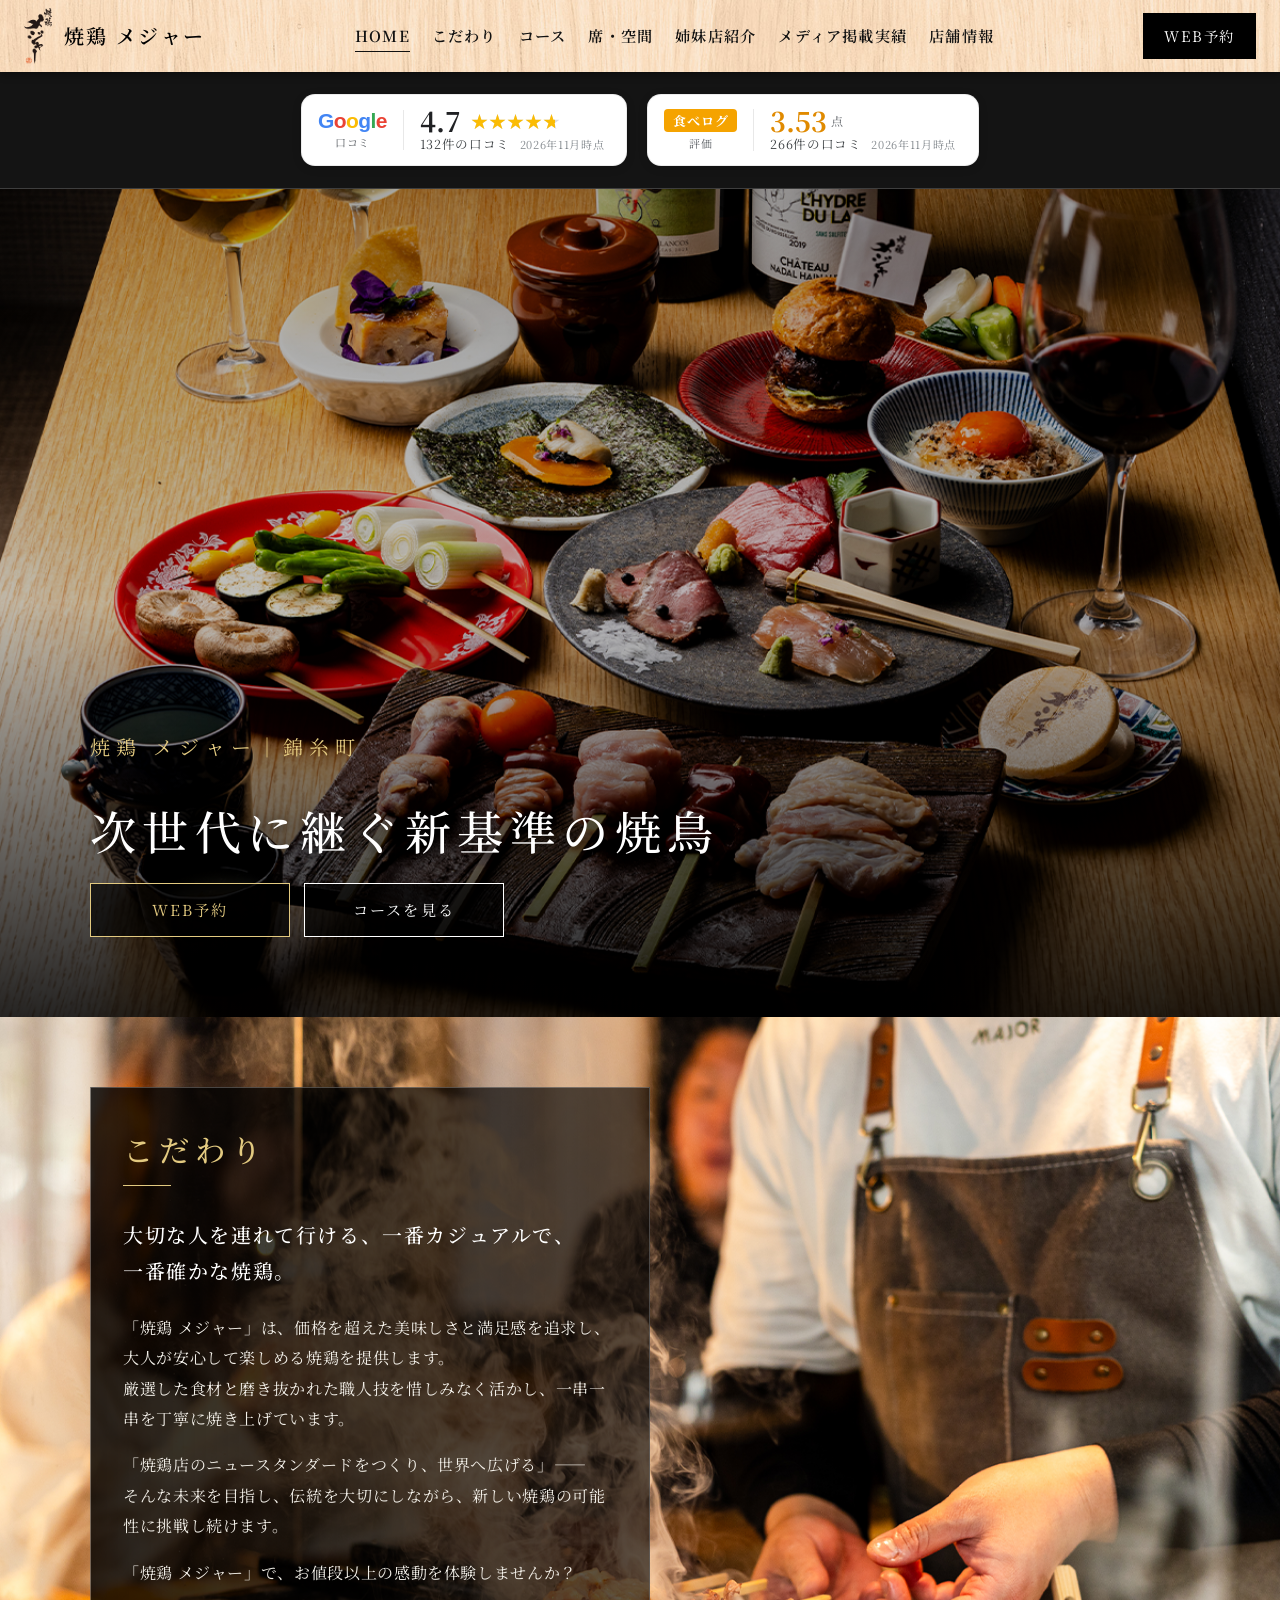
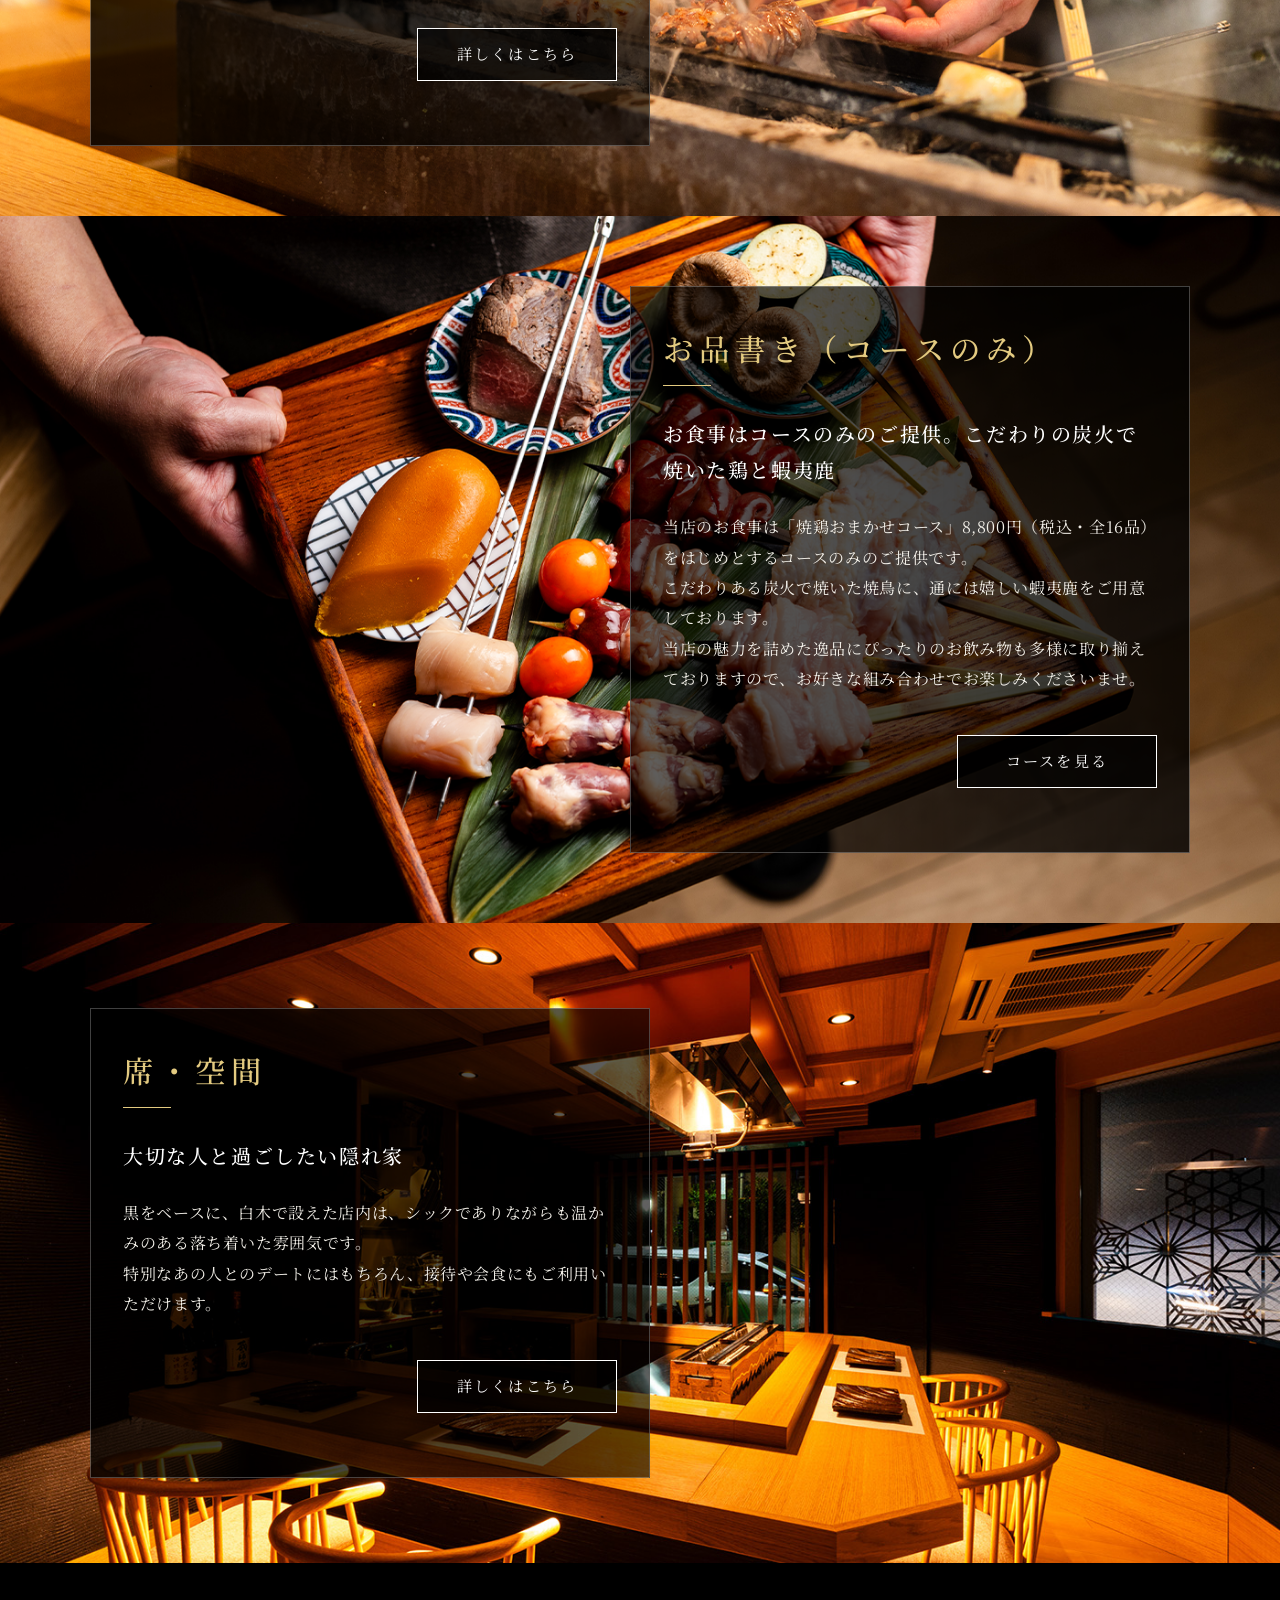
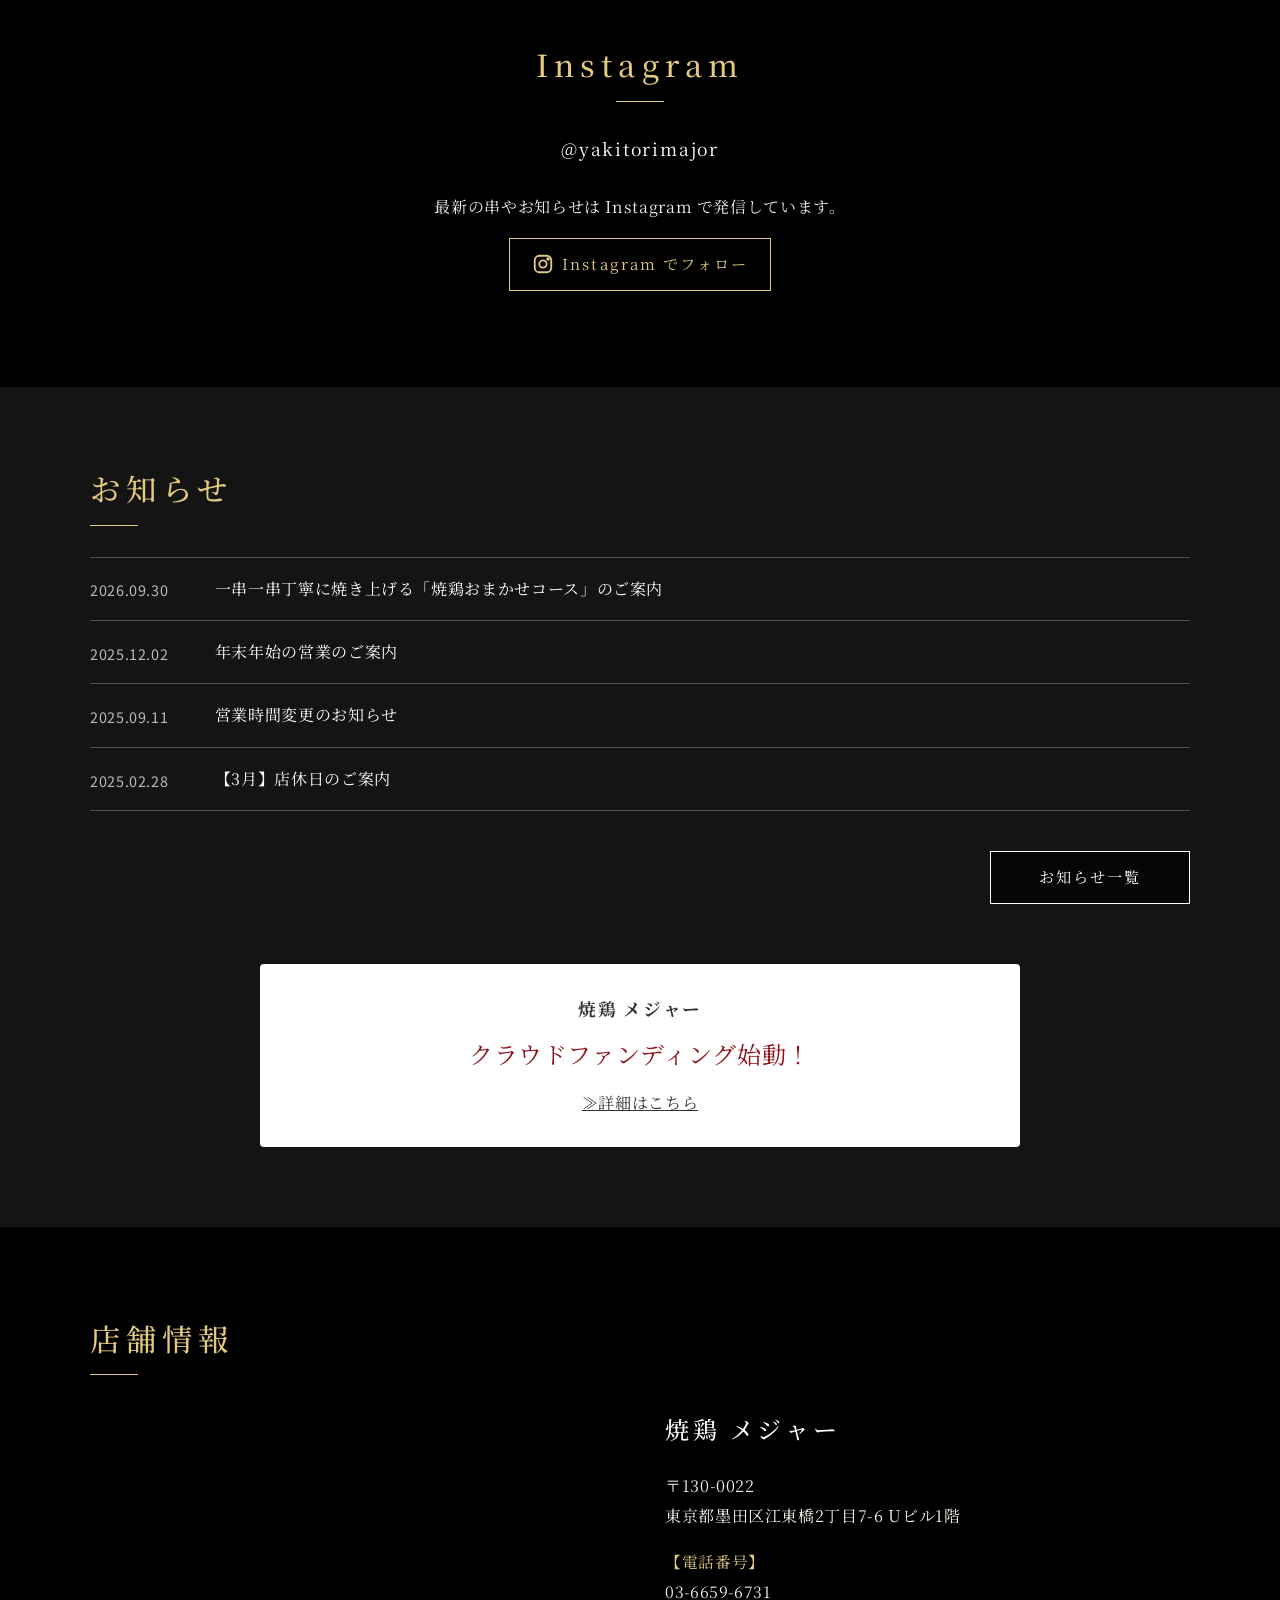
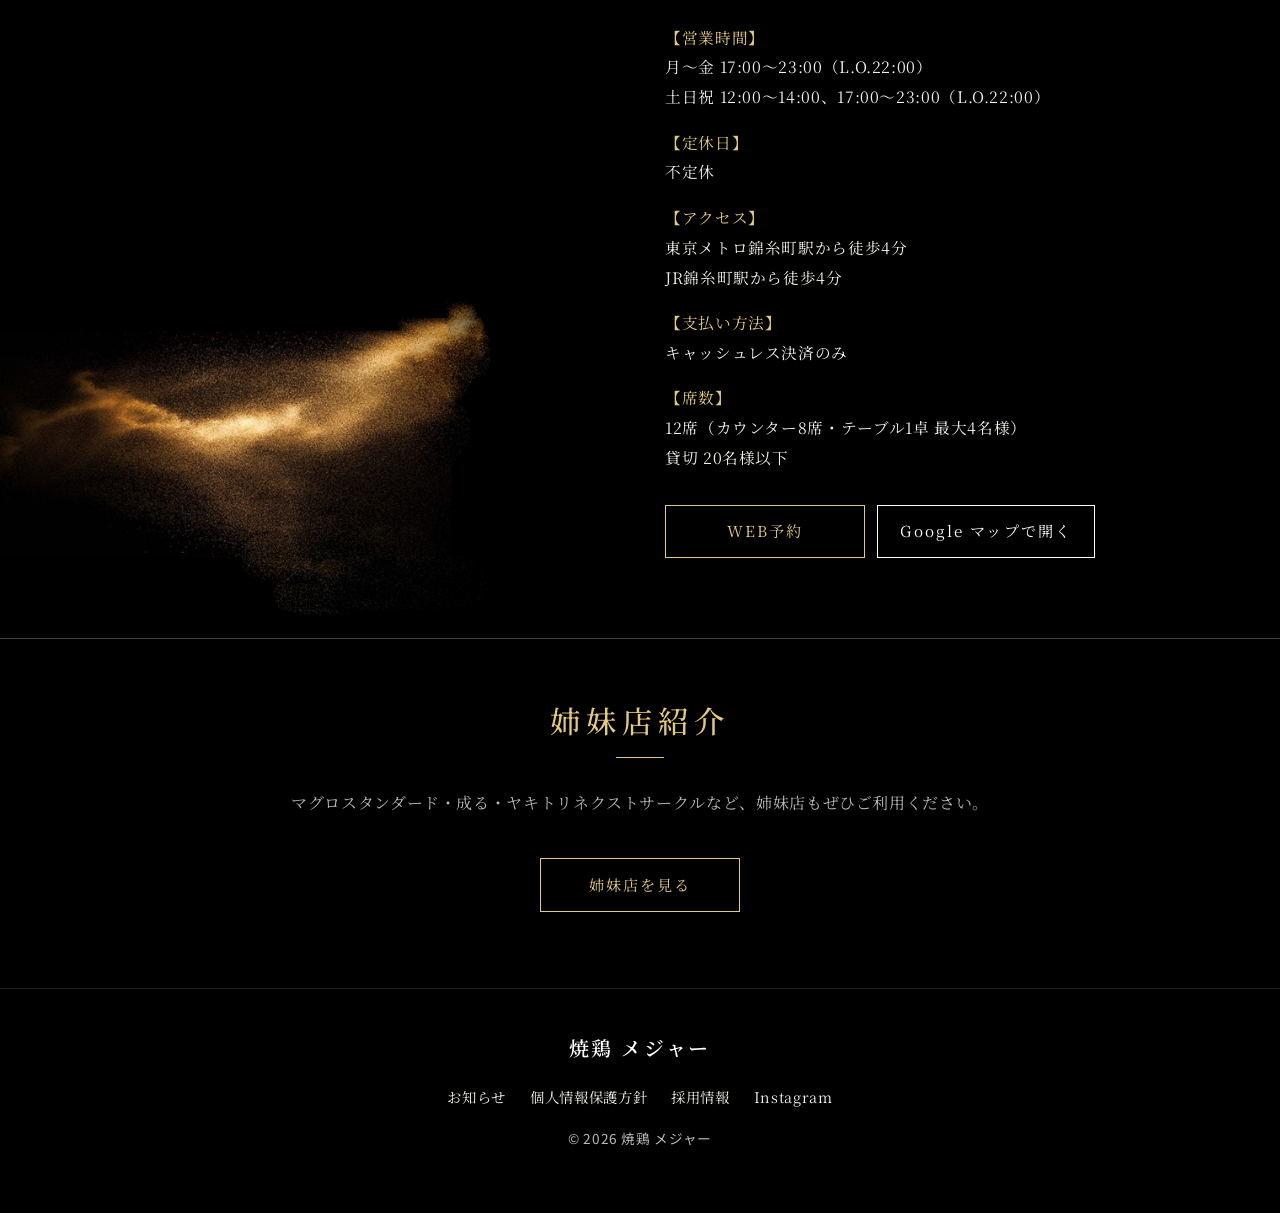
==== commit 774fff74: "食べログ掲載内容に合わせて修正（おまかせコース 8,800円・コース5本追加・ランチ営業時間・席数） Co-Authored-By: Claude Fable 5.1 <noreply@anthrop" ====
--- a/index.html
+++ b/index.html
@@ -4,11 +4,11 @@
   <meta charset="UTF-8">
   <meta name="viewport" content="width=device-width, initial-scale=1.0">
   <title>【公式】焼鶏 メジャー - 次世代に継ぐ新基準の焼鳥</title>
-  <meta name="description" content="錦糸町の焼鶏 メジャー公式サイト。こだわりの炭火で焼いた鶏と蝦夷鹿を、黒を基調にした大人の隠れ家で。接待・会食・デートに。WEB予約受付中。">
+  <meta name="description" content="錦糸町の焼鶏 メジャー公式サイト。こだわりの炭火で焼いた鶏と蝦夷鹿を、黒を基調にした大人の隠れ家で。お食事はコースのみ（焼鶏おまかせコース 8,800円・全16品）。接待・会食・デートに。WEB予約受付中。">
   <meta property="og:type" content="website">
   <meta property="og:site_name" content="焼鶏 メジャー">
   <meta property="og:title" content="【公式】焼鶏 メジャー - 次世代に継ぐ新基準の焼鳥">
-  <meta property="og:description" content="錦糸町の焼鶏 メジャー公式サイト。こだわりの炭火で焼いた鶏と蝦夷鹿を、黒を基調にした大人の隠れ家で。接待・会食・デートに。WEB予約受付中。">
+  <meta property="og:description" content="錦糸町の焼鶏 メジャー公式サイト。こだわりの炭火で焼いた鶏と蝦夷鹿を、黒を基調にした大人の隠れ家で。お食事はコースのみ（焼鶏おまかせコース 8,800円・全16品）。接待・会食・デートに。WEB予約受付中。">
   <meta property="og:url" content="https://yakitori-major.com/">
   <meta property="og:image" content="https://yakitori-major.com/images/ogp.jpg">
   <meta property="og:locale" content="ja_JP">
@@ -89,11 +89,12 @@
 <section class="feature feature-menu right" id="menu">
   <div class="feature-inner">
     <div class="panel">
-      <h2 class="ttl">お品書き</h2>
-      <h3 class="catch">こだわりの炭火で焼いた鶏と蝦夷鹿</h3>
-      <p>こだわりある炭火で焼いた焼鳥に、通には嬉しい蝦夷鹿をご用意しております。<br>
+      <h2 class="ttl">お品書き（コースのみ）</h2>
+      <h3 class="catch">お食事はコースのみのご提供。<br class="sp-only">こだわりの炭火で焼いた鶏と蝦夷鹿</h3>
+      <p>当店のお食事は「焼鶏おまかせコース」8,800円（税込・全16品）をはじめとするコースのみのご提供です。<br>
+こだわりある炭火で焼いた焼鳥に、通には嬉しい蝦夷鹿をご用意しております。<br>
 当店の魅力を詰めた逸品にぴったりのお飲み物も多様に取り揃えておりますので、お好きな組み合わせでお楽しみくださいませ。</p>
-      <p class="btn-cont"><a class="btn" href="course/">コース</a></p>
+      <p class="btn-cont"><a class="btn" href="course/">コースを見る</a></p>
     </div>
   </div>
 </section>
@@ -152,13 +153,15 @@
           <dt>電話番号</dt>
           <dd><a href="tel:0366596731">03-6659-6731</a></dd>
           <dt>営業時間</dt>
-          <dd>17:00～23:00（L.O.22:00）</dd>
+          <dd>月～金 17:00～23:00（L.O.22:00）<br>土日祝 12:00～14:00、17:00～23:00（L.O.22:00）</dd>
           <dt>定休日</dt>
           <dd>不定休</dd>
           <dt>アクセス</dt>
           <dd>東京メトロ錦糸町駅から徒歩4分<br>JR錦糸町駅から徒歩4分</dd>
           <dt>支払い方法</dt>
           <dd>キャッシュレス決済のみ</dd>
+          <dt>席数</dt>
+          <dd>12席（カウンター8席・テーブル1卓 最大4名様）<br>貸切 20名様以下</dd>
         </dl>
         <div class="store-actions">
           <a class="btn btn-gold" href="https://www.tablecheck.com/shops/yakitori-major/reserve" target="_blank" rel="noopener">WEB予約</a>
--- a/css/style.css
+++ b/css/style.css
@@ -372,7 +372,20 @@
 .ratings__asof:empty { display: none; }
 .sr-only { position: absolute; width: 1px; height: 1px; padding: 0; margin: -1px; overflow: hidden; clip: rect(0,0,0,0); white-space: nowrap; border: 0; }
 @media (max-width: 600px) {
-  .ratings__inner { flex-direction: column; align-items: stretch; gap: 10px; padding: 16px 0; }
-  .ratings__item { min-width: 0; width: 100%; max-width: 360px; margin: 0 auto; padding: 10px 18px 10px 14px; }
-  .ratings__score b { font-size: 24px; }
-}
+  .ratings__inner { width: min(100% - 24px, 420px); flex-wrap: nowrap; justify-content: center; gap: 10px; padding: 14px 0; }
+  .ratings__item { flex: 1 1 0; min-width: 0; display: flex; flex-direction: column; align-items: center; gap: 4px; padding: 10px 8px 9px; border-radius: 12px; text-align: center; }
+  .ratings__brand { flex-direction: row; align-items: center; justify-content: center; gap: 6px; padding-right: 0; border-right: 0; min-width: 0; padding-bottom: 6px; margin-bottom: 2px; border-bottom: 1px solid #ececec; width: 100%; }
+  .ratings__g { font-size: 17px; }
+  .ratings__tb { font-size: 11px; padding: 3px 7px; }
+  .ratings__label { font-size: 10.5px; }
+  .ratings__score { gap: 6px; }
+  .ratings__score b { font-size: 23px; }
+  .ratings__score small { font-size: 11px; margin-left: -4px; }
+  .ratings__stars { font-size: 13px; letter-spacing: 0; }
+  .ratings__meta { justify-content: center; gap: 0 6px; }
+  .ratings__count { font-size: 11px; }
+  .ratings__asof { font-size: 10px; width: 100%; }
+}
+@media (max-width: 360px) {
+  .ratings__asof { display: none; }
+}
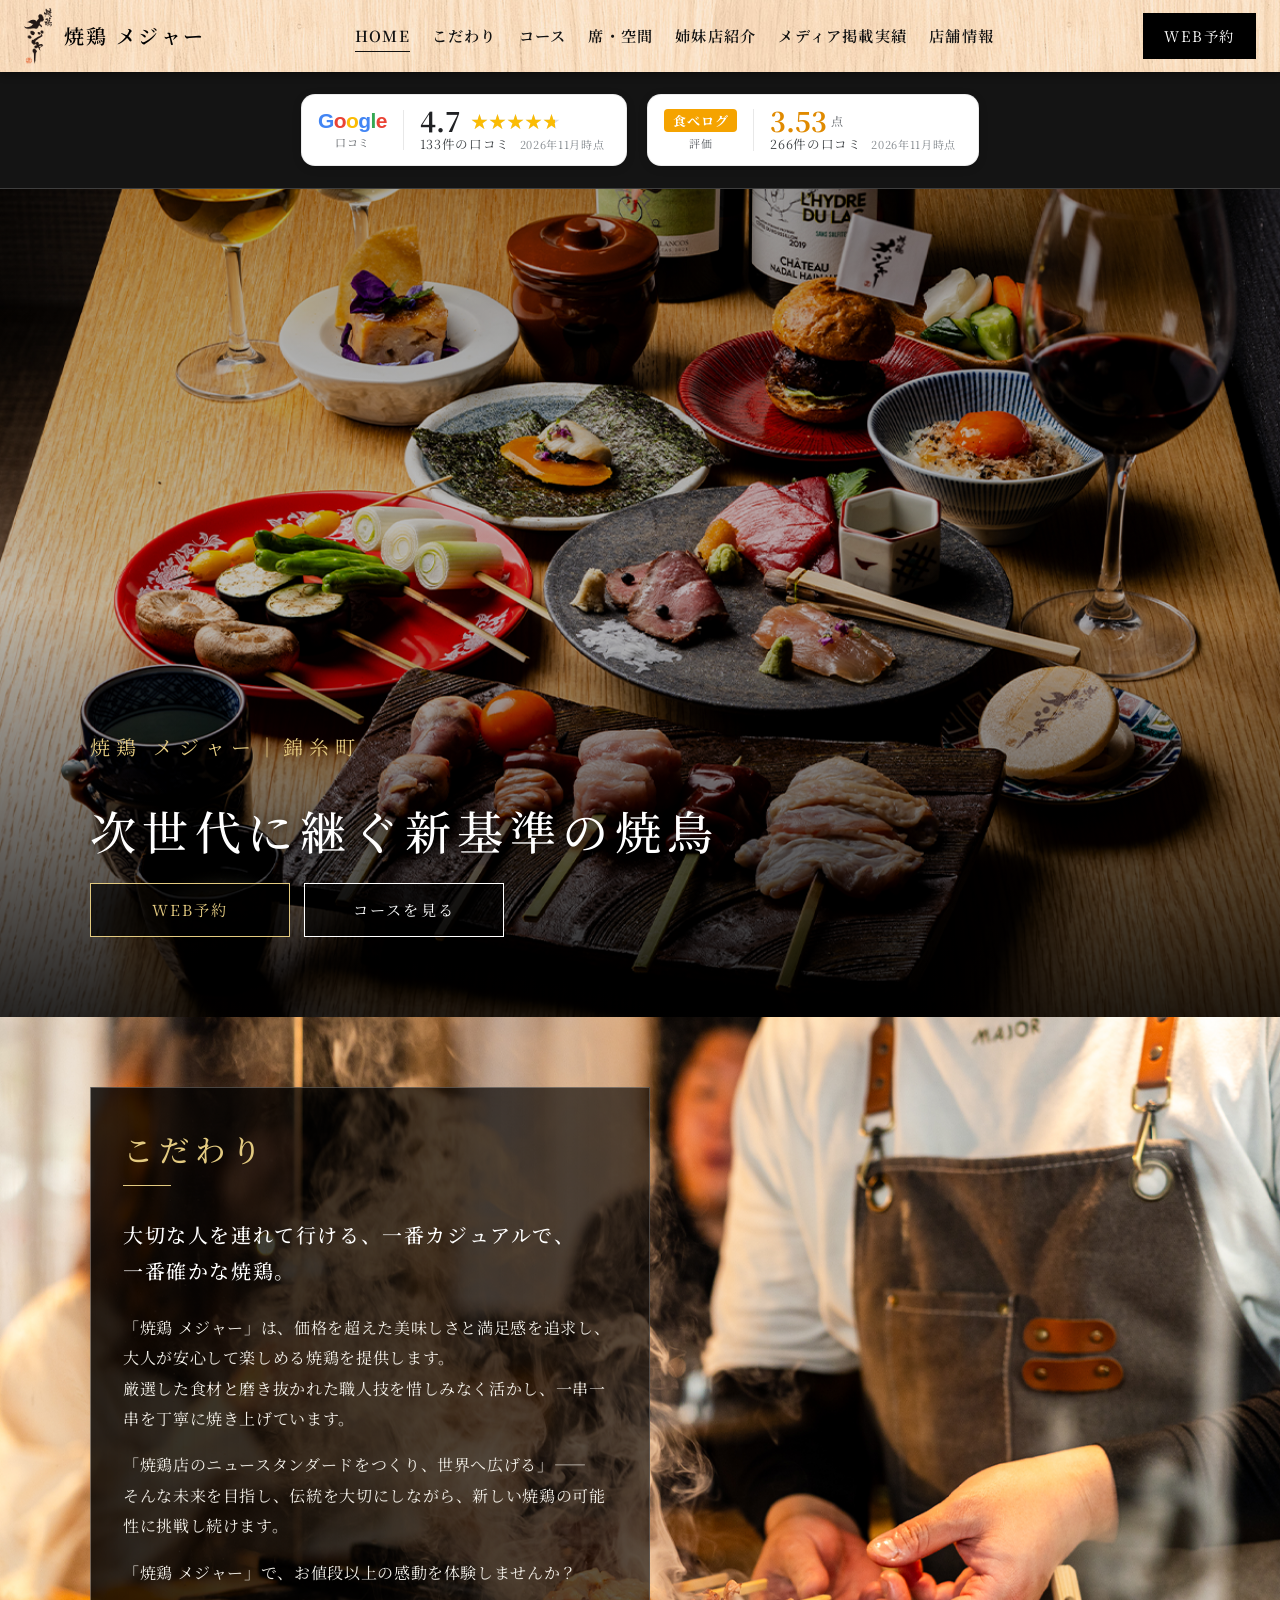
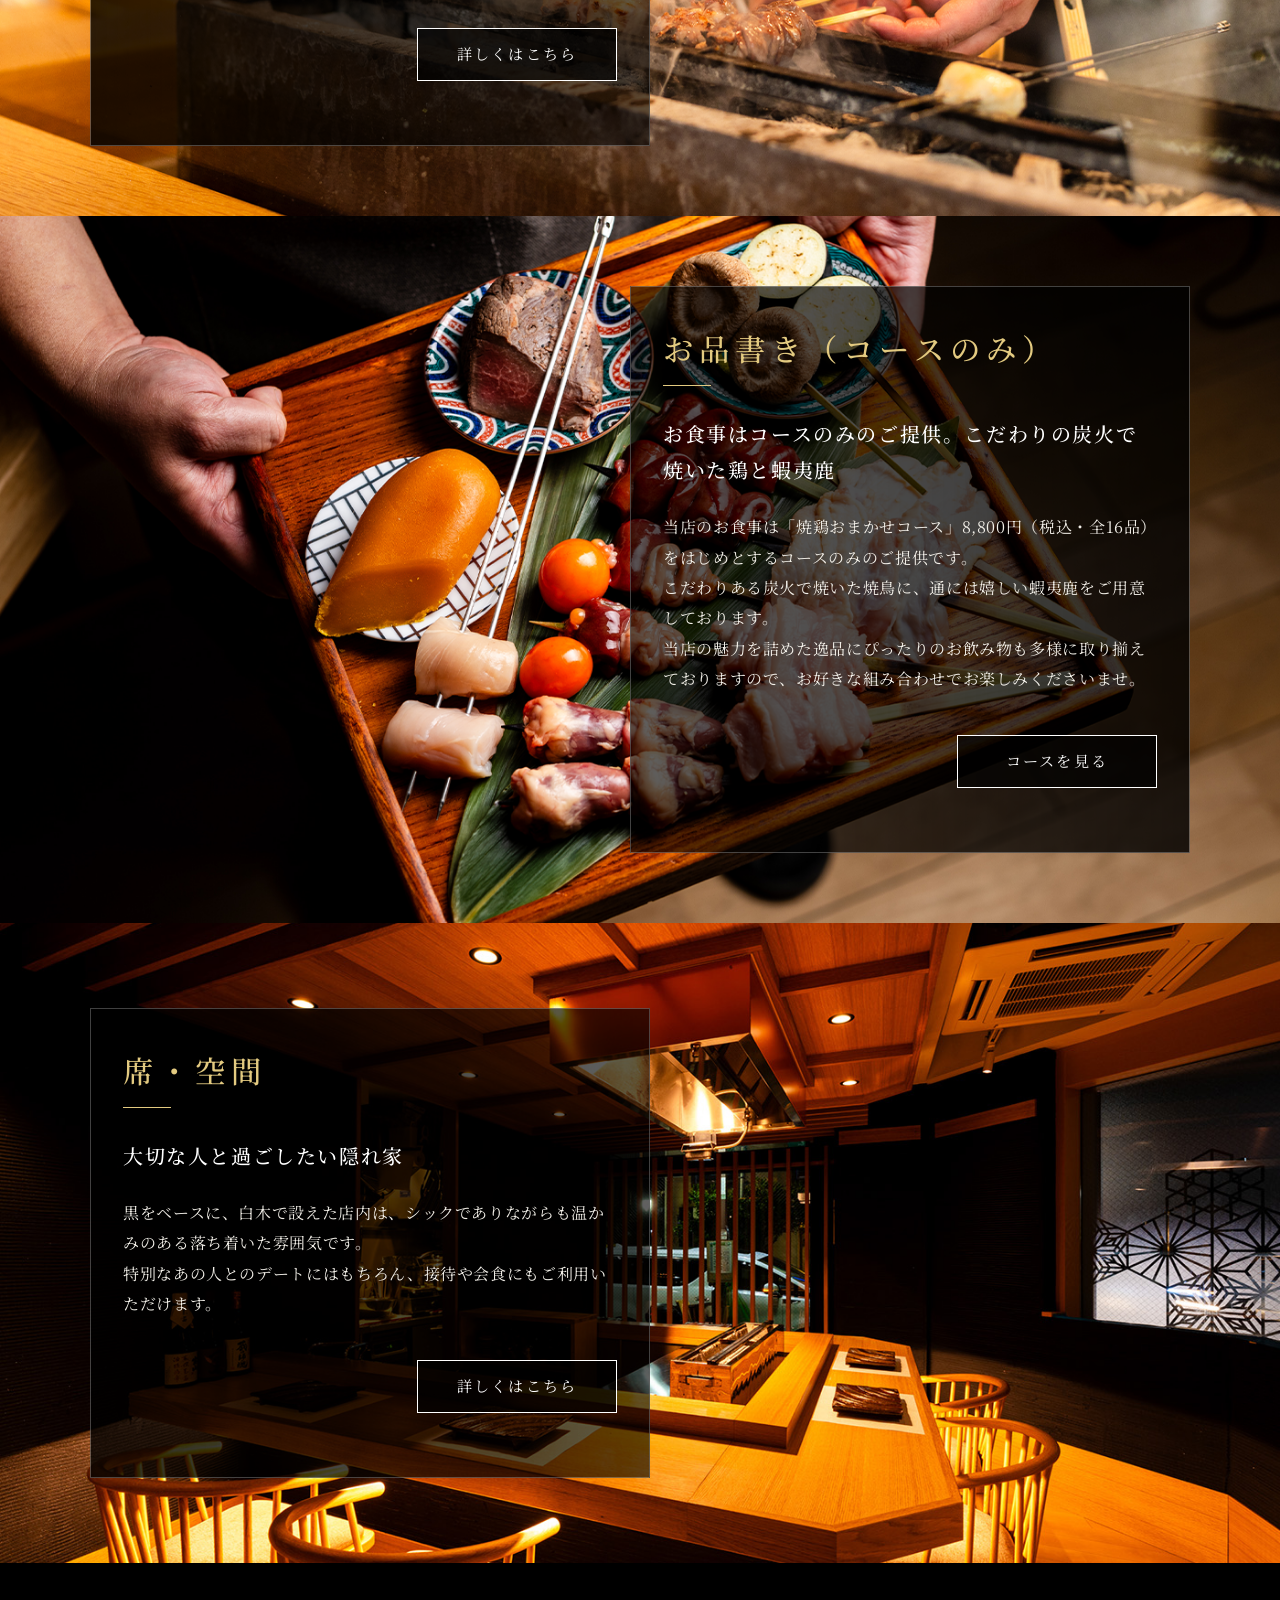
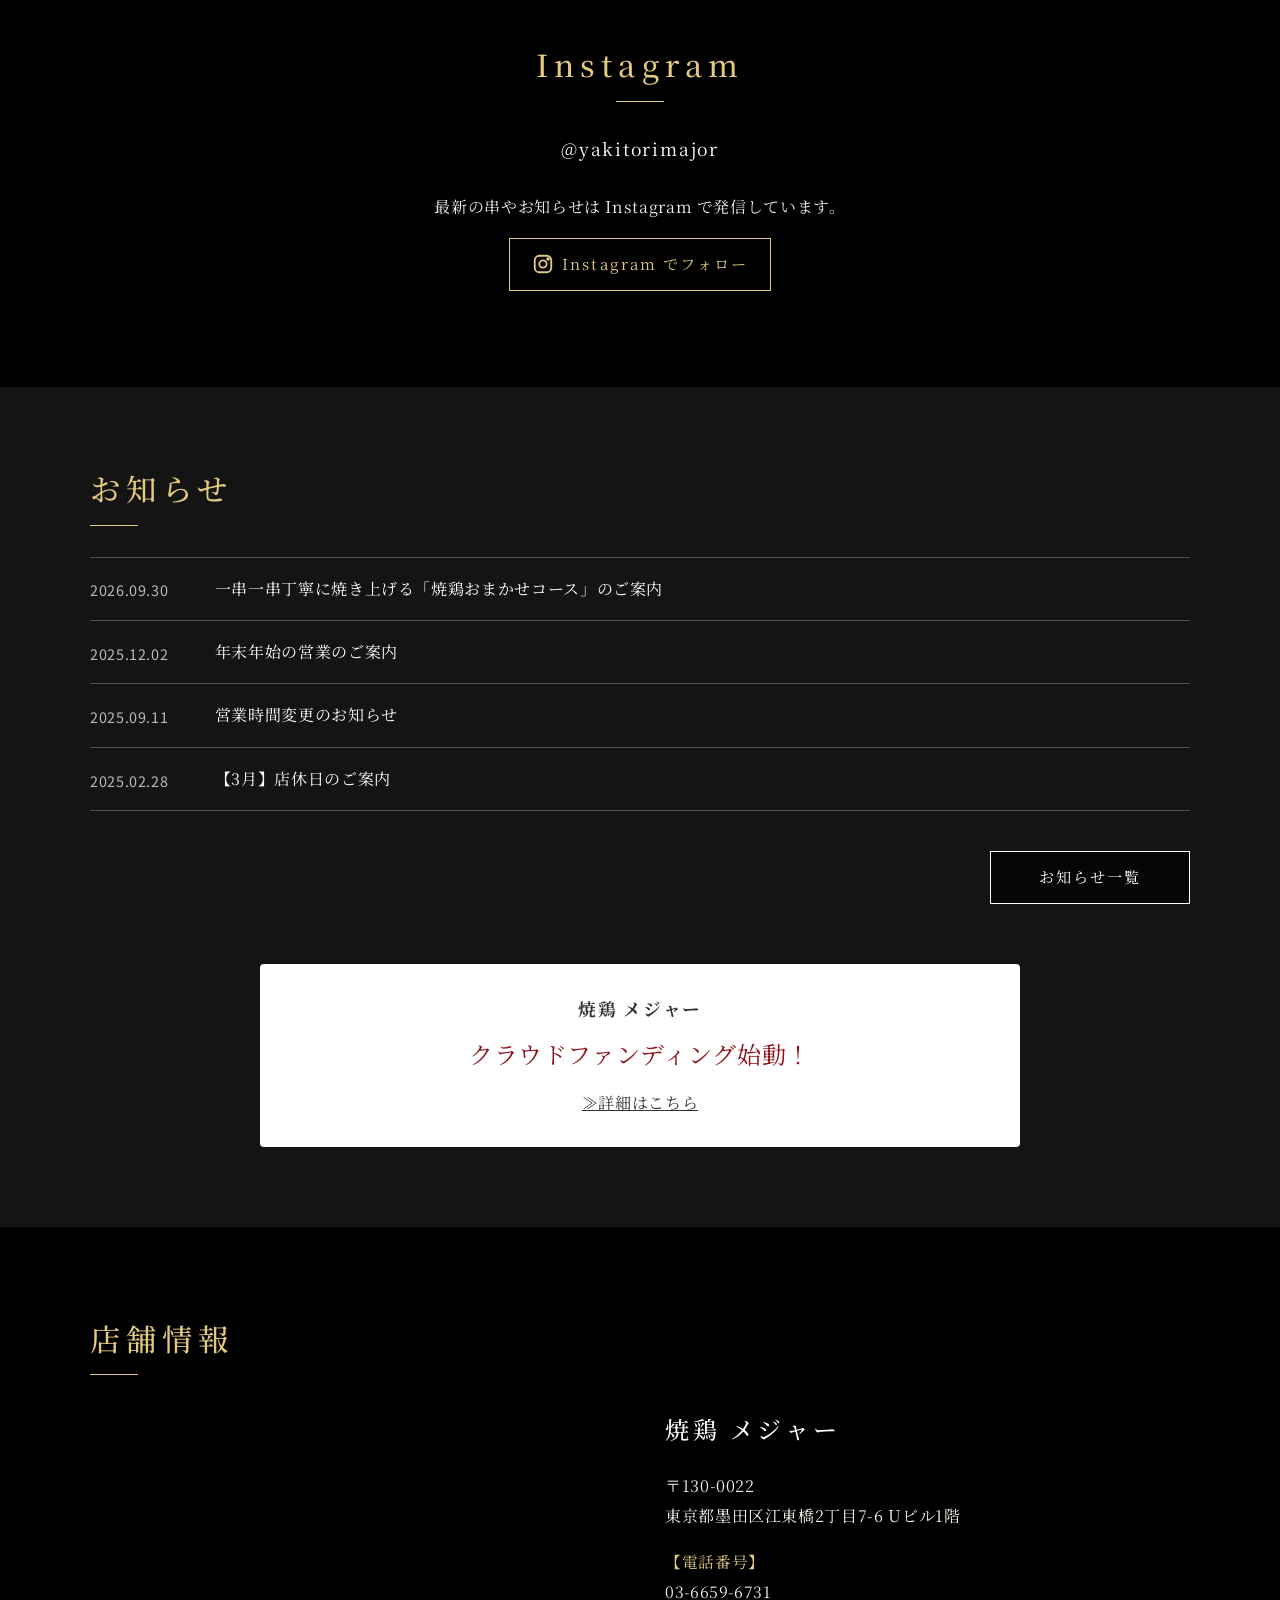
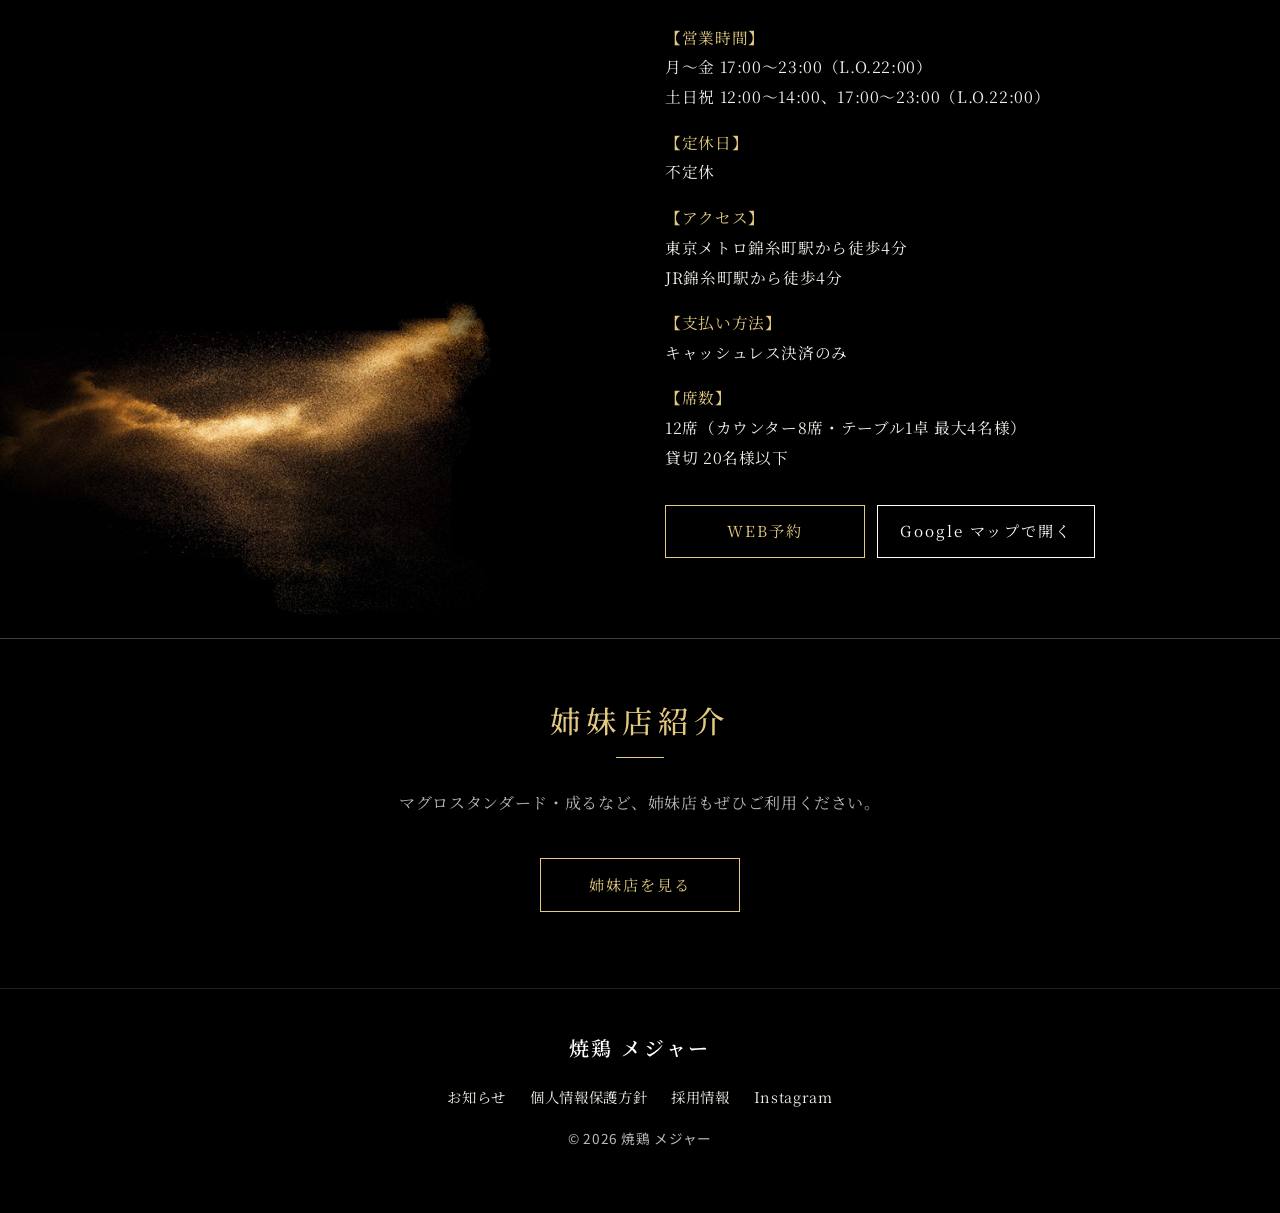
==== commit 9b82af10: "姉妹店紹介からヤキトリネクストサークルを削除 Co-Authored-By: Claude Fable 5.1 <noreply@anthropic.com>" ====
--- a/index.html
+++ b/index.html
@@ -174,7 +174,7 @@
 <section class="sister-banner">
   <div class="container">
     <h2 class="ttl center">姉妹店紹介</h2>
-    <p>マグロスタンダード・成る・ヤキトリネクストサークルなど、姉妹店もぜひご利用ください。</p>
+    <p>マグロスタンダード・成るなど、姉妹店もぜひご利用ください。</p>
     <p class="btn-cont center"><a class="btn btn-gold" href="sister-store/">姉妹店を見る</a></p>
   </div>
 </section>
